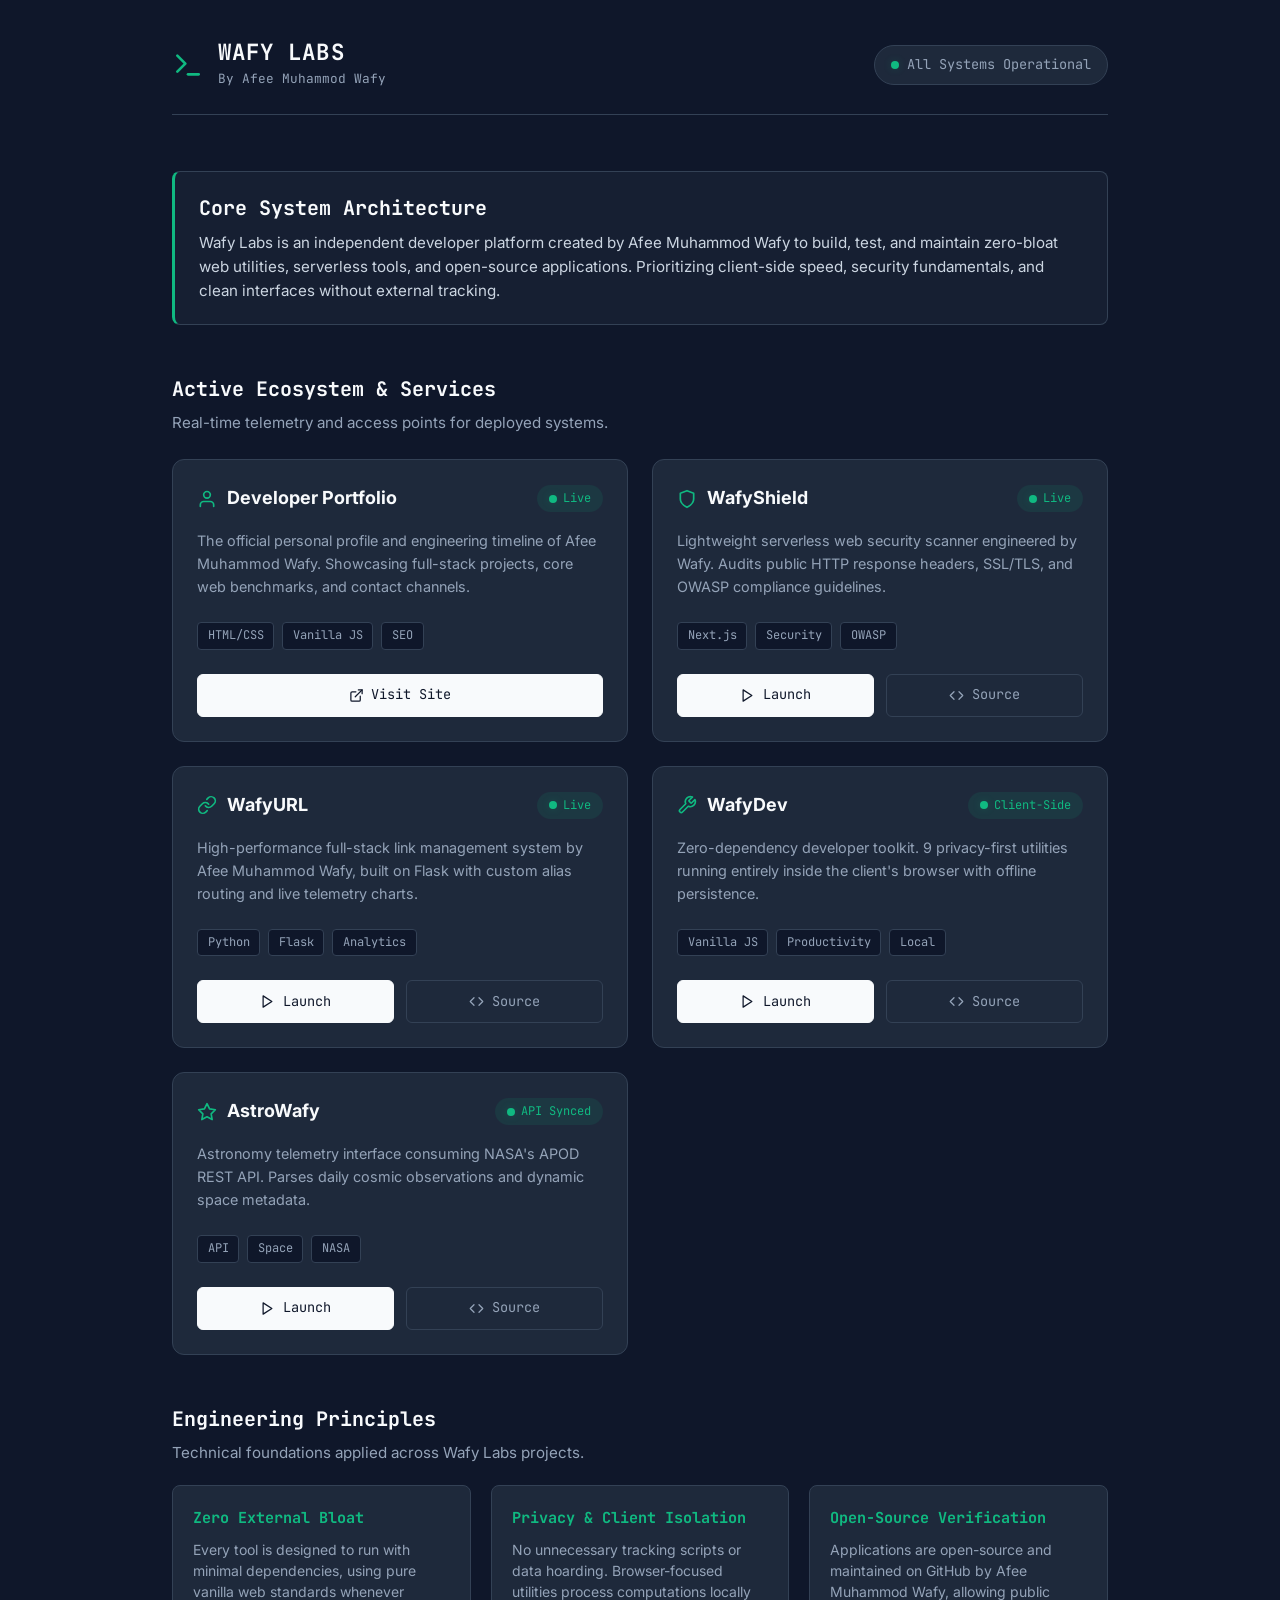
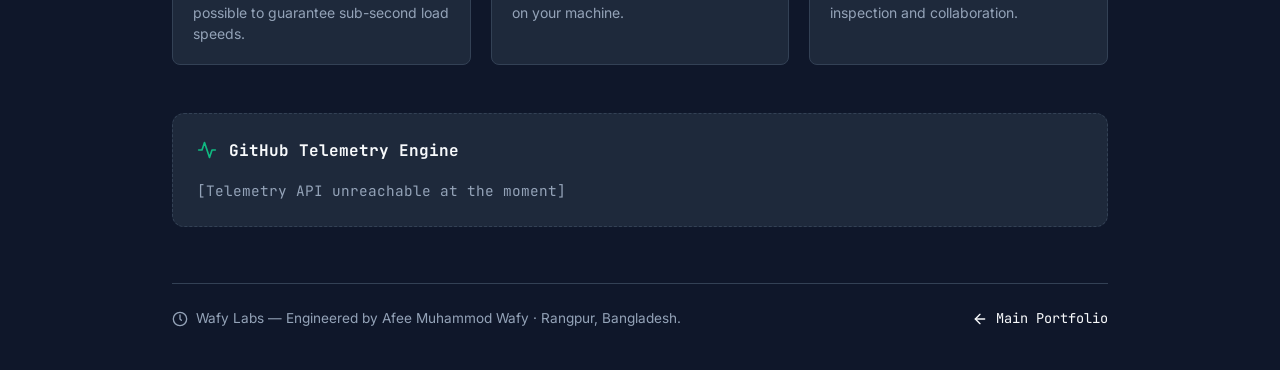
==== index.html @ 1345d780 "Add files via upload" ====
<!DOCTYPE html>
<html lang="en">
<head>
  <meta charset="UTF-8">
  <meta name="viewport" content="width=device-width, initial-scale=1.0">
  
  <!-- Primary Meta Tags -->
  <title>Wafy Labs — Developer Ecosystem & Software Utilities by Afee Muhammod Wafy</title>
  <meta name="title" content="Wafy Labs — Developer Ecosystem & Software Utilities by Afee Muhammod Wafy">
  <meta name="description" content="Central software ecosystem and developer utility lab founded by Afee Muhammod Wafy. Real-time access to security scanners, link managers, and developer suites.">
  <meta name="author" content="Afee Muhammod Wafy">
  <meta name="keywords" content="Wafy Labs, Afee Muhammod Wafy, Developer Tools, Web Security Scanner, URL Shortener, WafyDev, amwafy.xyz, Bangladesh Web Developer">
  
  <!-- Geo-SEO Tags (Rangpur, Bangladesh) -->
  <meta name="geo.region" content="BD-55">
  <meta name="geo.placename" content="Rangpur">
  <meta name="geo.position" content="25.7439;89.2752">
  <meta name="ICBM" content="25.7439, 89.2752">

  <!-- Open Graph / Facebook -->
  <meta property="og:type" content="website">
  <meta property="og:url" content="https://amwafy.xyz/">
  <meta property="og:title" content="Wafy Labs — Developer Ecosystem by Afee Muhammod Wafy">
  <meta property="og:description" content="Explore open-source developer applications and privacy-first web utilities built by Afee Muhammod Wafy.">
  <meta property="og:site_name" content="Wafy Labs">
  
  <!-- Twitter -->
  <meta property="twitter:card" content="summary_large_image">
  <meta property="twitter:url" content="https://amwafy.xyz/">
  <meta property="twitter:title" content="Wafy Labs — Developer Ecosystem by Afee Muhammod Wafy">
  <meta property="twitter:description" content="Central software ecosystem and developer utility lab founded by Afee Muhammod Wafy.">

  <!-- Inline SVG Favicon -->
  <link rel="icon" href="data:image/svg+xml,<svg xmlns='http://www.w3.org/2000/svg' viewBox='0 0 32 32'><rect width='32' height='32' rx='6' fill='%230f172a'/><path d='M8 10l6 6-6 6' fill='none' stroke='%2310b981' stroke-width='2.5' stroke-linecap='round' stroke-linejoin='round'/><line x1='16' y1='22' x2='24' y2='22' stroke='%2310b981' stroke-width='2.5' stroke-linecap='round'/></svg>">
  <link rel="canonical" href="https://amwafy.xyz/">

  <!-- Fonts & CSS -->
  <link rel="preconnect" href="https://fonts.googleapis.com">
  <link rel="preconnect" href="https://fonts.gstatic.com" crossorigin>
  <link href="https://fonts.googleapis.com/css2?family=JetBrains+Mono:wght@400;500;700&family=Inter:wght@400;500;600&display=swap" rel="stylesheet">
  <link rel="stylesheet" href="style.css">

  <!-- Rich Schema.org Graph -->
  <script type="application/ld+json">
  {
    "@context": "https://schema.org",
    "@graph": [
      {
        "@type": "WebSite",
        "@id": "https://amwafy.xyz/#website",
        "url": "https://amwafy.xyz/",
        "name": "Wafy Labs",
        "description": "Central software ecosystem and developer utility lab founded by Afee Muhammod Wafy.",
        "publisher": {
          "@id": "https://afeemuhammodwafy.com/#person"
        }
      },
      {
        "@type": "Person",
        "@id": "https://afeemuhammodwafy.com/#person",
        "name": "Afee Muhammod Wafy",
        "alternateName": ["Wafy", "Muhammod Wafy", "আফী মুহাম্মদ ওয়াফী"],
        "url": "https://afeemuhammodwafy.com/",
        "sameAs": [
          "https://github.com/afeemuhammodwafy1",
          "https://bd.linkedin.com/in/afeemuhammodwafy1",
          "https://twitter.com/muhammodwafy"
        ],
        "jobTitle": "Web Developer & Science Student",
        "address": {
          "@type": "PostalAddress",
          "addressLocality": "Rangpur",
          "addressCountry": "Bangladesh"
        }
      }
    ]
  }
  </script>
</head>
<body>
  <div class="layout">
    <!-- Header -->
    <header class="header">
      <div class="brand">
        <svg class="brand-icon" viewBox="0 0 24 24" fill="none" stroke="currentColor" stroke-width="2" stroke-linecap="round" stroke-linejoin="round"><polyline points="4 17 10 11 4 5"></polyline><line x1="12" y1="19" x2="20" y2="19"></line></svg>
        <div>
          <h1>WAFY LABS</h1>
          <span class="sub-brand">By Afee Muhammod Wafy</span>
        </div>
      </div>
      <div class="global-status">
        <span class="status-dot global"></span>
        <span class="status-text">All Systems Operational</span>
      </div>
    </header>

    <!-- Main Dashboard -->
    <main class="dashboard">
      <!-- Section: System Overview (SEO Content) -->
      <section class="overview-section">
        <div class="section-title">
          <h2>Core System Architecture</h2>
          <p>Wafy Labs is an independent developer platform created by Afee Muhammod Wafy to build, test, and maintain zero-bloat web utilities, serverless tools, and open-source applications. Prioritizing client-side speed, security fundamentals, and clean interfaces without external tracking.</p>
        </div>
      </section>

      <!-- Section: Project Cards -->
      <section class="ecosystem-section">
        <div class="section-title">
          <h2>Active Ecosystem & Services</h2>
          <p>Real-time telemetry and access points for deployed systems.</p>
        </div>

        <div class="grid">
          <!-- Main Portfolio -->
          <article class="card">
            <div class="card-header">
              <div class="card-title-group">
                <svg class="card-icon" viewBox="0 0 24 24" fill="none" stroke="currentColor" stroke-width="2" stroke-linecap="round" stroke-linejoin="round"><path d="M20 21v-2a4 4 0 0 0-4-4H8a4 4 0 0 0-4 4v2"></path><circle cx="12" cy="7" r="4"></circle></svg>
                <h3>Developer Portfolio</h3>
              </div>
              <div class="status-badge"><span class="status-dot"></span>Live</div>
            </div>
            <p class="card-desc">The official personal profile and engineering timeline of Afee Muhammod Wafy. Showcasing full-stack projects, core web benchmarks, and contact channels.</p>
            <div class="tags"><span>HTML/CSS</span><span>Vanilla JS</span><span>SEO</span></div>
            <div class="card-actions">
              <a href="https://afeemuhammodwafy.com/" target="_blank" rel="noopener" class="btn-primary">
                <svg class="btn-icon" viewBox="0 0 24 24" fill="none" stroke="currentColor" stroke-width="2" stroke-linecap="round" stroke-linejoin="round"><path d="M18 13v6a2 2 0 0 1-2 2H5a2 2 0 0 1-2-2V8a2 2 0 0 1 2-2h6"></path><polyline points="15 3 21 3 21 9"></polyline><line x1="10" y1="14" x2="21" y2="3"></line></svg>
                Visit Site
              </a>
            </div>
          </article>

          <!-- WafyShield -->
          <article class="card">
            <div class="card-header">
              <div class="card-title-group">
                <svg class="card-icon" viewBox="0 0 24 24" fill="none" stroke="currentColor" stroke-width="2" stroke-linecap="round" stroke-linejoin="round"><path d="M12 22s8-4 8-10V5l-8-3-8 3v7c0 6 8 10 8 10z"></path></svg>
                <h3>WafyShield</h3>
              </div>
              <div class="status-badge"><span class="status-dot"></span>Live</div>
            </div>
            <p class="card-desc">Lightweight serverless web security scanner engineered by Wafy. Audits public HTTP response headers, SSL/TLS, and OWASP compliance guidelines.</p>
            <div class="tags"><span>Next.js</span><span>Security</span><span>OWASP</span></div>
            <div class="card-actions">
              <a href="https://shield.amwafy.xyz/" target="_blank" rel="noopener" class="btn-primary">
                <svg class="btn-icon" viewBox="0 0 24 24" fill="none" stroke="currentColor" stroke-width="2" stroke-linecap="round" stroke-linejoin="round"><polygon points="5 3 19 12 5 21 5 3"></polygon></svg>
                Launch
              </a>
              <a href="https://github.com/afeemuhammodwafy1/wafyshield" target="_blank" rel="noopener" class="btn-secondary">
                <svg class="btn-icon" viewBox="0 0 24 24" fill="none" stroke="currentColor" stroke-width="2" stroke-linecap="round" stroke-linejoin="round"><polyline points="16 18 22 12 16 6"></polyline><polyline points="8 6 2 12 8 18"></polyline></svg>
                Source
              </a>
            </div>
          </article>

          <!-- WafyURL -->
          <article class="card">
            <div class="card-header">
              <div class="card-title-group">
                <svg class="card-icon" viewBox="0 0 24 24" fill="none" stroke="currentColor" stroke-width="2" stroke-linecap="round" stroke-linejoin="round"><path d="M10 13a5 5 0 0 0 7.54.54l3-3a5 5 0 0 0-7.07-7.07l-1.72 1.71"></path><path d="M14 11a5 5 0 0 0-7.54-.54l-3 3a5 5 0 0 0 7.07 7.07l1.71-1.71"></path></svg>
                <h3>WafyURL</h3>
              </div>
              <div class="status-badge"><span class="status-dot"></span>Live</div>
            </div>
            <p class="card-desc">High-performance full-stack link management system by Afee Muhammod Wafy, built on Flask with custom alias routing and live telemetry charts.</p>
            <div class="tags"><span>Python</span><span>Flask</span><span>Analytics</span></div>
            <div class="card-actions">
              <a href="https://url.amwafy.xyz/" target="_blank" rel="noopener" class="btn-primary">
                <svg class="btn-icon" viewBox="0 0 24 24" fill="none" stroke="currentColor" stroke-width="2" stroke-linecap="round" stroke-linejoin="round"><polygon points="5 3 19 12 5 21 5 3"></polygon></svg>
                Launch
              </a>
              <a href="https://github.com/afeemuhammodwafy1/wafyurl" target="_blank" rel="noopener" class="btn-secondary">
                <svg class="btn-icon" viewBox="0 0 24 24" fill="none" stroke="currentColor" stroke-width="2" stroke-linecap="round" stroke-linejoin="round"><polyline points="16 18 22 12 16 6"></polyline><polyline points="8 6 2 12 8 18"></polyline></svg>
                Source
              </a>
            </div>
          </article>

          <!-- WafyDev -->
          <article class="card">
            <div class="card-header">
              <div class="card-title-group">
                <svg class="card-icon" viewBox="0 0 24 24" fill="none" stroke="currentColor" stroke-width="2" stroke-linecap="round" stroke-linejoin="round"><path d="M14.7 6.3a1 1 0 0 0 0 1.4l1.6 1.6a1 1 0 0 0 1.4 0l3.77-3.77a6 6 0 0 1-7.94 7.94l-6.91 6.91a2.12 2.12 0 0 1-3-3l6.91-6.91a6 6 0 0 1 7.94-7.94l-3.76 3.76z"></path></svg>
                <h3>WafyDev</h3>
              </div>
              <div class="status-badge"><span class="status-dot"></span>Client-Side</div>
            </div>
            <p class="card-desc">Zero-dependency developer toolkit. 9 privacy-first utilities running entirely inside the client's browser with offline persistence.</p>
            <div class="tags"><span>Vanilla JS</span><span>Productivity</span><span>Local</span></div>
            <div class="card-actions">
              <a href="https://afeemuhammodwafy1.github.io/wafydev/" target="_blank" rel="noopener" class="btn-primary">
                <svg class="btn-icon" viewBox="0 0 24 24" fill="none" stroke="currentColor" stroke-width="2" stroke-linecap="round" stroke-linejoin="round"><polygon points="5 3 19 12 5 21 5 3"></polygon></svg>
                Launch
              </a>
              <a href="https://github.com/afeemuhammodwafy1/wafydev" target="_blank" rel="noopener" class="btn-secondary">
                <svg class="btn-icon" viewBox="0 0 24 24" fill="none" stroke="currentColor" stroke-width="2" stroke-linecap="round" stroke-linejoin="round"><polyline points="16 18 22 12 16 6"></polyline><polyline points="8 6 2 12 8 18"></polyline></svg>
                Source
              </a>
            </div>
          </article>

          <!-- AstroWafy -->
          <article class="card">
            <div class="card-header">
              <div class="card-title-group">
                <svg class="card-icon" viewBox="0 0 24 24" fill="none" stroke="currentColor" stroke-width="2" stroke-linecap="round" stroke-linejoin="round"><polygon points="12 2 15.09 8.26 22 9.27 17 14.14 18.18 21.02 12 17.77 5.82 21.02 7 14.14 2 9.27 8.91 8.26 12 2"></polygon></svg>
                <h3>AstroWafy</h3>
              </div>
              <div class="status-badge"><span class="status-dot"></span>API Synced</div>
            </div>
            <p class="card-desc">Astronomy telemetry interface consuming NASA's APOD REST API. Parses daily cosmic observations and dynamic space metadata.</p>
            <div class="tags"><span>API</span><span>Space</span><span>NASA</span></div>
            <div class="card-actions">
              <a href="https://astro.amwafy.xyz/" target="_blank" rel="noopener" class="btn-primary">
                <svg class="btn-icon" viewBox="0 0 24 24" fill="none" stroke="currentColor" stroke-width="2" stroke-linecap="round" stroke-linejoin="round"><polygon points="5 3 19 12 5 21 5 3"></polygon></svg>
                Launch
              </a>
              <a href="https://github.com/afeemuhammodwafy1/astrowafy" target="_blank" rel="noopener" class="btn-secondary">
                <svg class="btn-icon" viewBox="0 0 24 24" fill="none" stroke="currentColor" stroke-width="2" stroke-linecap="round" stroke-linejoin="round"><polyline points="16 18 22 12 16 6"></polyline><polyline points="8 6 2 12 8 18"></polyline></svg>
                Source
              </a>
            </div>
          </article>
        </div>
      </section>

      <!-- Section: Engineering Specs (Deep SEO Content) -->
      <section class="specs-section">
        <div class="section-title">
          <h2>Engineering Principles</h2>
          <p>Technical foundations applied across Wafy Labs projects.</p>
        </div>
        <div class="specs-grid">
          <div class="spec-box">
            <h4>Zero External Bloat</h4>
            <p>Every tool is designed to run with minimal dependencies, using pure vanilla web standards whenever possible to guarantee sub-second load speeds.</p>
          </div>
          <div class="spec-box">
            <h4>Privacy & Client Isolation</h4>
            <p>No unnecessary tracking scripts or data hoarding. Browser-focused utilities process computations locally on your machine.</p>
          </div>
          <div class="spec-box">
            <h4>Open-Source Verification</h4>
            <p>Applications are open-source and maintained on GitHub by Afee Muhammod Wafy, allowing public inspection and collaboration.</p>
          </div>
        </div>
      </section>

      <!-- Telemetry Section -->
      <div class="telemetry">
        <div class="telemetry-header">
          <svg viewBox="0 0 24 24" fill="none" stroke="currentColor" stroke-width="2" stroke-linecap="round" stroke-linejoin="round"><polyline points="22 12 18 12 15 21 9 3 6 12 2 12"></polyline></svg>
          <h3>GitHub Telemetry Engine</h3>
        </div>
        <div class="metrics" id="gh-metrics">
          <span>Fetching telemetry data for @afeemuhammodwafy1...</span>
        </div>
      </div>
    </main>

    <!-- Footer -->
    <footer class="footer">
      <div class="footer-left">
        <svg class="footer-icon" viewBox="0 0 24 24" fill="none" stroke="currentColor" stroke-width="2" stroke-linecap="round" stroke-linejoin="round"><circle cx="12" cy="12" r="10"></circle><polyline points="12 6 12 12 14 14"></polyline></svg>
        <span>Wafy Labs — Engineered by Afee Muhammod Wafy · Rangpur, Bangladesh.</span>
      </div>
      <a href="https://afeemuhammodwafy.com/" target="_blank" rel="noopener" class="footer-link">
        <svg class="footer-icon" viewBox="0 0 24 24" fill="none" stroke="currentColor" stroke-width="2" stroke-linecap="round" stroke-linejoin="round"><line x1="19" y1="12" x2="5" y2="12"></line><polyline points="12 19 5 12 12 5"></polyline></svg>
        Main Portfolio
      </a>
    </footer>
  </div>

  <script src="app.js"></script>
</body>
</html>
---- style.css ----
:root {
  --bg: #0f172a;
  --surface: #1e293b;
  --surface-hover: #334155;
  --text: #f8fafc;
  --text-muted: #94a3b8;
  --accent: #10b981;
  --accent-glow: rgba(16, 185, 129, 0.2);
  --border: #334155;
  
  --font-sans: 'Inter', sans-serif;
  --font-mono: 'JetBrains Mono', monospace;
}

* { margin: 0; padding: 0; box-sizing: border-box; }

body {
  background-color: var(--bg);
  color: var(--text);
  font-family: var(--font-sans);
  line-height: 1.6;
  min-height: 100vh;
  display: flex;
  justify-content: center;
}

.layout {
  width: 100%;
  max-width: 1000px;
  padding: 2.5rem 2rem;
  display: flex;
  flex-direction: column;
  gap: 3.5rem;
}

/* Header */
.header {
  display: flex;
  justify-content: space-between;
  align-items: center;
  padding-bottom: 1.5rem;
  border-bottom: 1px solid var(--border);
  flex-wrap: wrap;
  gap: 1rem;
}

.brand {
  display: flex;
  align-items: center;
  gap: 0.85rem;
}

.brand-icon {
  width: 32px;
  height: 32px;
  color: var(--accent);
}

.brand h1 {
  font-family: var(--font-mono);
  font-size: 1.4rem;
  font-weight: 700;
  letter-spacing: 0.05em;
  line-height: 1.1;
}

.sub-brand {
  font-size: 0.8rem;
  color: var(--text-muted);
  font-family: var(--font-mono);
}

/* Status Indicators */
.global-status {
  display: flex;
  align-items: center;
  gap: 0.5rem;
  font-family: var(--font-mono);
  font-size: 0.85rem;
  color: var(--text-muted);
  background: var(--surface);
  padding: 0.5rem 1rem;
  border-radius: 99px;
  border: 1px solid var(--border);
}

.status-dot {
  width: 8px;
  height: 8px;
  background-color: var(--accent);
  border-radius: 50%;
  display: inline-block;
  box-shadow: 0 0 8px var(--accent-glow);
}

.status-dot.global {
  animation: pulse 2s infinite;
}

@keyframes pulse {
  0% { box-shadow: 0 0 0 0 rgba(16, 185, 129, 0.4); }
  70% { box-shadow: 0 0 0 6px rgba(16, 185, 129, 0); }
  100% { box-shadow: 0 0 0 0 rgba(16, 185, 129, 0); }
}

/* Dashboard Sections */
.dashboard {
  display: flex;
  flex-direction: column;
  gap: 3rem;
}

.section-title h2 {
  font-size: 1.25rem;
  font-family: var(--font-mono);
  margin-bottom: 0.4rem;
}

.section-title p { 
  color: var(--text-muted); 
  font-size: 0.95rem; 
  line-height: 1.6;
}

.overview-section {
  background: rgba(30, 41, 59, 0.5);
  border: 1px solid var(--border);
  border-left: 3px solid var(--accent);
  padding: 1.25rem 1.5rem;
  border-radius: 8px;
}

.overview-section .section-title p {
  color: #cbd5e1;
}

.grid {
  display: grid;
  grid-template-columns: repeat(auto-fit, minmax(300px, 1fr));
  gap: 1.5rem;
  margin-top: 1.5rem;
}

/* Cards */
.card {
  background: var(--surface);
  border: 1px solid var(--border);
  border-radius: 12px;
  padding: 1.5rem;
  display: flex;
  flex-direction: column;
  transition: transform 0.2s ease, border-color 0.2s ease;
}

.card:hover {
  transform: translateY(-3px);
  border-color: var(--accent);
}

.card-header {
  display: flex;
  justify-content: space-between;
  align-items: center;
  margin-bottom: 1rem;
}

.card-title-group {
  display: flex;
  align-items: center;
  gap: 0.6rem;
}

.card-icon {
  width: 20px;
  height: 20px;
  color: var(--accent);
}

.card-header h3 { font-size: 1.125rem; }

.status-badge {
  display: flex;
  align-items: center;
  gap: 0.4rem;
  font-size: 0.75rem;
  font-family: var(--font-mono);
  background: rgba(16, 185, 129, 0.1);
  color: var(--accent);
  padding: 0.25rem 0.75rem;
  border-radius: 99px;
}

.card-desc {
  color: var(--text-muted);
  font-size: 0.9rem;
  flex-grow: 1;
  margin-bottom: 1.5rem;
}

.tags {
  display: flex;
  gap: 0.5rem;
  margin-bottom: 1.5rem;
  flex-wrap: wrap;
}

.tags span {
  font-size: 0.75rem;
  font-family: var(--font-mono);
  background: var(--bg);
  padding: 0.2rem 0.6rem;
  border-radius: 4px;
  color: var(--text-muted);
  border: 1px solid var(--border);
}

/* Card Buttons */
.card-actions {
  display: flex;
  gap: 0.75rem;
  margin-top: auto; 
}

.btn-primary, .btn-secondary {
  flex: 1; 
  display: inline-flex;
  align-items: center;
  justify-content: center;
  gap: 0.45rem;
  padding: 0.6rem;
  text-decoration: none;
  font-family: var(--font-mono);
  font-size: 0.85rem;
  border-radius: 6px;
  transition: all 0.2s ease;
}

.btn-icon {
  width: 15px;
  height: 15px;
}

.btn-primary {
  background: var(--text);
  color: var(--bg);
  border: 1px solid var(--text);
}

.btn-primary:hover {
  background: transparent;
  color: var(--text);
}

.btn-secondary {
  background: transparent;
  color: var(--text-muted);
  border: 1px solid var(--border);
}

.btn-secondary:hover {
  border-color: var(--accent);
  color: var(--accent);
}

/* Specs Section */
.specs-grid {
  display: grid;
  grid-template-columns: repeat(auto-fit, minmax(240px, 1fr));
  gap: 1.25rem;
  margin-top: 1.25rem;
}

.spec-box {
  background: var(--surface);
  border: 1px solid var(--border);
  border-radius: 8px;
  padding: 1.25rem;
}

.spec-box h4 {
  font-family: var(--font-mono);
  font-size: 0.95rem;
  color: var(--accent);
  margin-bottom: 0.5rem;
}

.spec-box p {
  font-size: 0.875rem;
  color: var(--text-muted);
  line-height: 1.5;
}

/* Telemetry Section */
.telemetry {
  padding: 1.5rem;
  background: var(--surface);
  border: 1px dashed var(--border);
  border-radius: 12px;
}

.telemetry-header {
  display: flex;
  align-items: center;
  gap: 0.75rem;
  color: var(--accent);
  margin-bottom: 1rem;
}

.telemetry-header svg { width: 20px; height: 20px; }
.telemetry-header h3 { font-family: var(--font-mono); font-size: 1rem; color: var(--text); }

.metrics {
  font-family: var(--font-mono);
  font-size: 0.9rem;
  color: var(--text-muted);
  display: flex;
  gap: 2rem;
  flex-wrap: wrap;
}

.metric-item strong { color: var(--text); }

/* Footer */
.footer {
  margin-top: auto;
  padding-top: 1.5rem;
  border-top: 1px solid var(--border);
  display: flex;
  justify-content: space-between;
  align-items: center;
  font-size: 0.85rem;
  color: var(--text-muted);
  flex-wrap: wrap;
  gap: 1rem;
}

.footer-left, .footer-link {
  display: flex;
  align-items: center;
  gap: 0.5rem;
}

.footer-icon {
  width: 16px;
  height: 16px;
}

.footer a {
  color: var(--text);
  text-decoration: none;
  font-family: var(--font-mono);
  transition: color 0.2s;
}

.footer a:hover { color: var(--accent); }

@media (max-width: 600px) {
  .layout { padding: 1.5rem; }
  .footer { flex-direction: column; align-items: flex-start; }
}
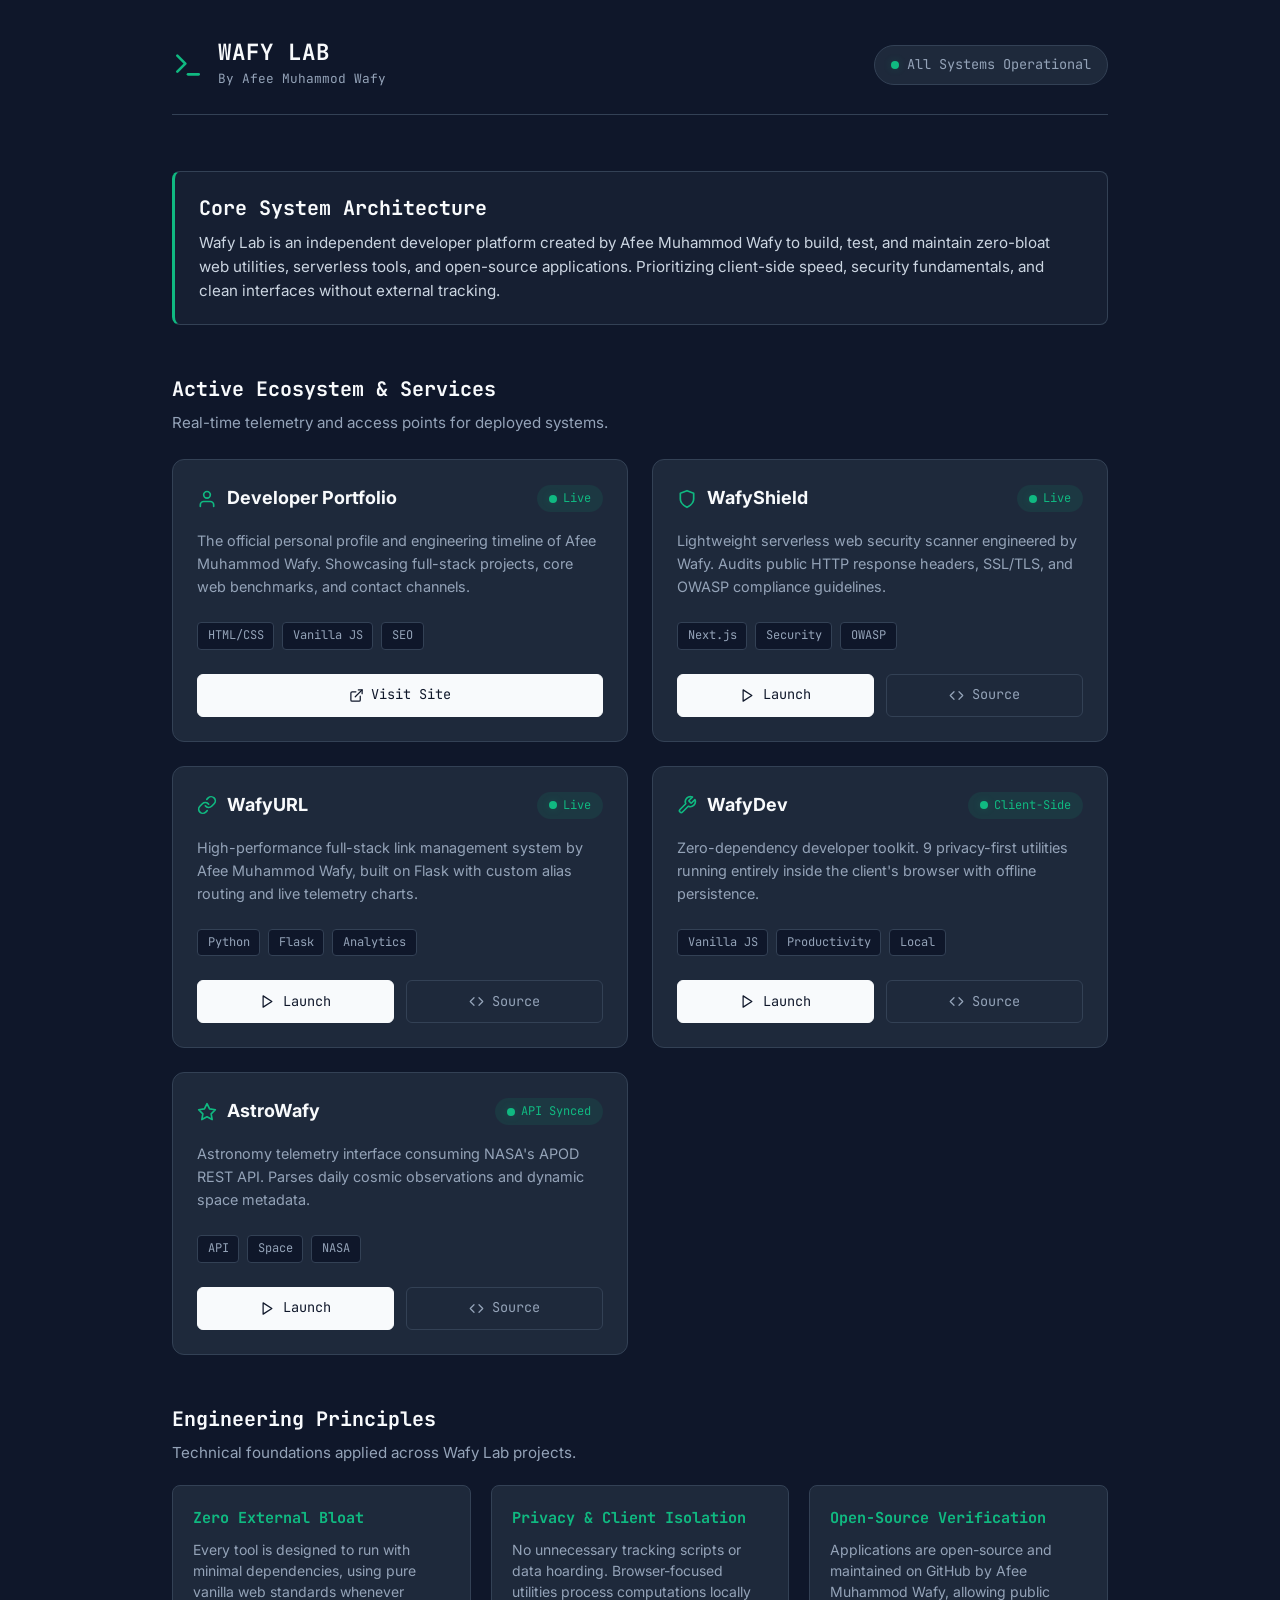
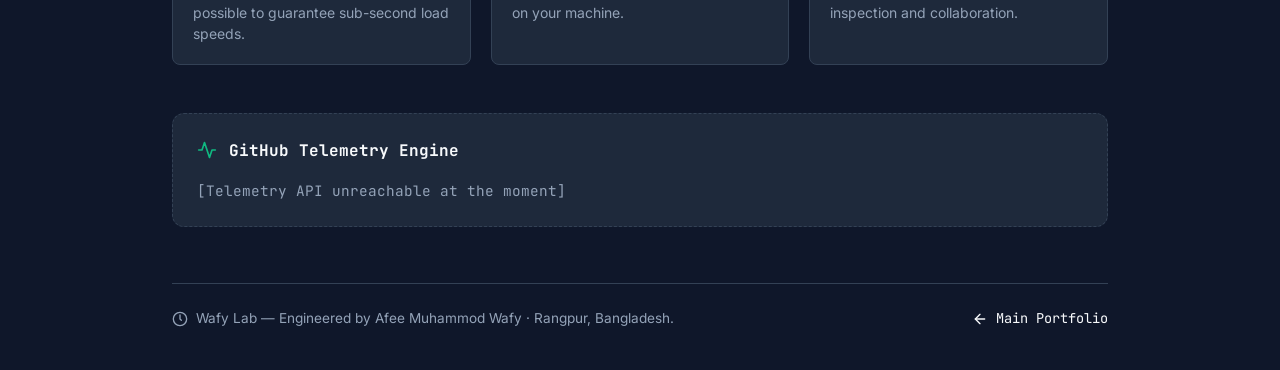
==== commit 85556e50: "Add files via upload" ====
--- a/index.html
+++ b/index.html
@@ -5,11 +5,11 @@
   <meta name="viewport" content="width=device-width, initial-scale=1.0">
   
   <!-- Primary Meta Tags -->
-  <title>Wafy Labs — Developer Ecosystem & Software Utilities by Afee Muhammod Wafy</title>
-  <meta name="title" content="Wafy Labs — Developer Ecosystem & Software Utilities by Afee Muhammod Wafy">
+  <title>Wafy Lab — Developer Ecosystem & Software Utilities by Afee Muhammod Wafy</title>
+  <meta name="title" content="Wafy Lab — Developer Ecosystem & Software Utilities by Afee Muhammod Wafy">
   <meta name="description" content="Central software ecosystem and developer utility lab founded by Afee Muhammod Wafy. Real-time access to security scanners, link managers, and developer suites.">
   <meta name="author" content="Afee Muhammod Wafy">
-  <meta name="keywords" content="Wafy Labs, Afee Muhammod Wafy, Developer Tools, Web Security Scanner, URL Shortener, WafyDev, amwafy.xyz, Bangladesh Web Developer">
+  <meta name="keywords" content="Wafy Lab, Afee Muhammod Wafy, Developer Tools, Web Security Scanner, URL Shortener, WafyDev, amwafy.xyz, Bangladesh Web Developer">
   
   <!-- Geo-SEO Tags (Rangpur, Bangladesh) -->
   <meta name="geo.region" content="BD-55">
@@ -20,14 +20,14 @@
   <!-- Open Graph / Facebook -->
   <meta property="og:type" content="website">
   <meta property="og:url" content="https://amwafy.xyz/">
-  <meta property="og:title" content="Wafy Labs — Developer Ecosystem by Afee Muhammod Wafy">
+  <meta property="og:title" content="Wafy Lab — Developer Ecosystem by Afee Muhammod Wafy">
   <meta property="og:description" content="Explore open-source developer applications and privacy-first web utilities built by Afee Muhammod Wafy.">
-  <meta property="og:site_name" content="Wafy Labs">
+  <meta property="og:site_name" content="Wafy Lab">
   
   <!-- Twitter -->
   <meta property="twitter:card" content="summary_large_image">
   <meta property="twitter:url" content="https://amwafy.xyz/">
-  <meta property="twitter:title" content="Wafy Labs — Developer Ecosystem by Afee Muhammod Wafy">
+  <meta property="twitter:title" content="Wafy Lab — Developer Ecosystem by Afee Muhammod Wafy">
   <meta property="twitter:description" content="Central software ecosystem and developer utility lab founded by Afee Muhammod Wafy.">
 
   <!-- Inline SVG Favicon -->
@@ -49,7 +49,7 @@
         "@type": "WebSite",
         "@id": "https://amwafy.xyz/#website",
         "url": "https://amwafy.xyz/",
-        "name": "Wafy Labs",
+        "name": "Wafy Lab",
         "description": "Central software ecosystem and developer utility lab founded by Afee Muhammod Wafy.",
         "publisher": {
           "@id": "https://afeemuhammodwafy.com/#person"
@@ -84,7 +84,7 @@
       <div class="brand">
         <svg class="brand-icon" viewBox="0 0 24 24" fill="none" stroke="currentColor" stroke-width="2" stroke-linecap="round" stroke-linejoin="round"><polyline points="4 17 10 11 4 5"></polyline><line x1="12" y1="19" x2="20" y2="19"></line></svg>
         <div>
-          <h1>WAFY LABS</h1>
+          <h1>WAFY LAB</h1>
           <span class="sub-brand">By Afee Muhammod Wafy</span>
         </div>
       </div>
@@ -100,7 +100,7 @@
       <section class="overview-section">
         <div class="section-title">
           <h2>Core System Architecture</h2>
-          <p>Wafy Labs is an independent developer platform created by Afee Muhammod Wafy to build, test, and maintain zero-bloat web utilities, serverless tools, and open-source applications. Prioritizing client-side speed, security fundamentals, and clean interfaces without external tracking.</p>
+          <p>Wafy Lab is an independent developer platform created by Afee Muhammod Wafy to build, test, and maintain zero-bloat web utilities, serverless tools, and open-source applications. Prioritizing client-side speed, security fundamentals, and clean interfaces without external tracking.</p>
         </div>
       </section>
 
@@ -229,7 +229,7 @@
       <section class="specs-section">
         <div class="section-title">
           <h2>Engineering Principles</h2>
-          <p>Technical foundations applied across Wafy Labs projects.</p>
+          <p>Technical foundations applied across Wafy Lab projects.</p>
         </div>
         <div class="specs-grid">
           <div class="spec-box">
@@ -263,7 +263,7 @@
     <footer class="footer">
       <div class="footer-left">
         <svg class="footer-icon" viewBox="0 0 24 24" fill="none" stroke="currentColor" stroke-width="2" stroke-linecap="round" stroke-linejoin="round"><circle cx="12" cy="12" r="10"></circle><polyline points="12 6 12 12 14 14"></polyline></svg>
-        <span>Wafy Labs — Engineered by Afee Muhammod Wafy · Rangpur, Bangladesh.</span>
+        <span>Wafy Lab — Engineered by Afee Muhammod Wafy · Rangpur, Bangladesh.</span>
       </div>
       <a href="https://afeemuhammodwafy.com/" target="_blank" rel="noopener" class="footer-link">
         <svg class="footer-icon" viewBox="0 0 24 24" fill="none" stroke="currentColor" stroke-width="2" stroke-linecap="round" stroke-linejoin="round"><line x1="19" y1="12" x2="5" y2="12"></line><polyline points="12 19 5 12 12 5"></polyline></svg>
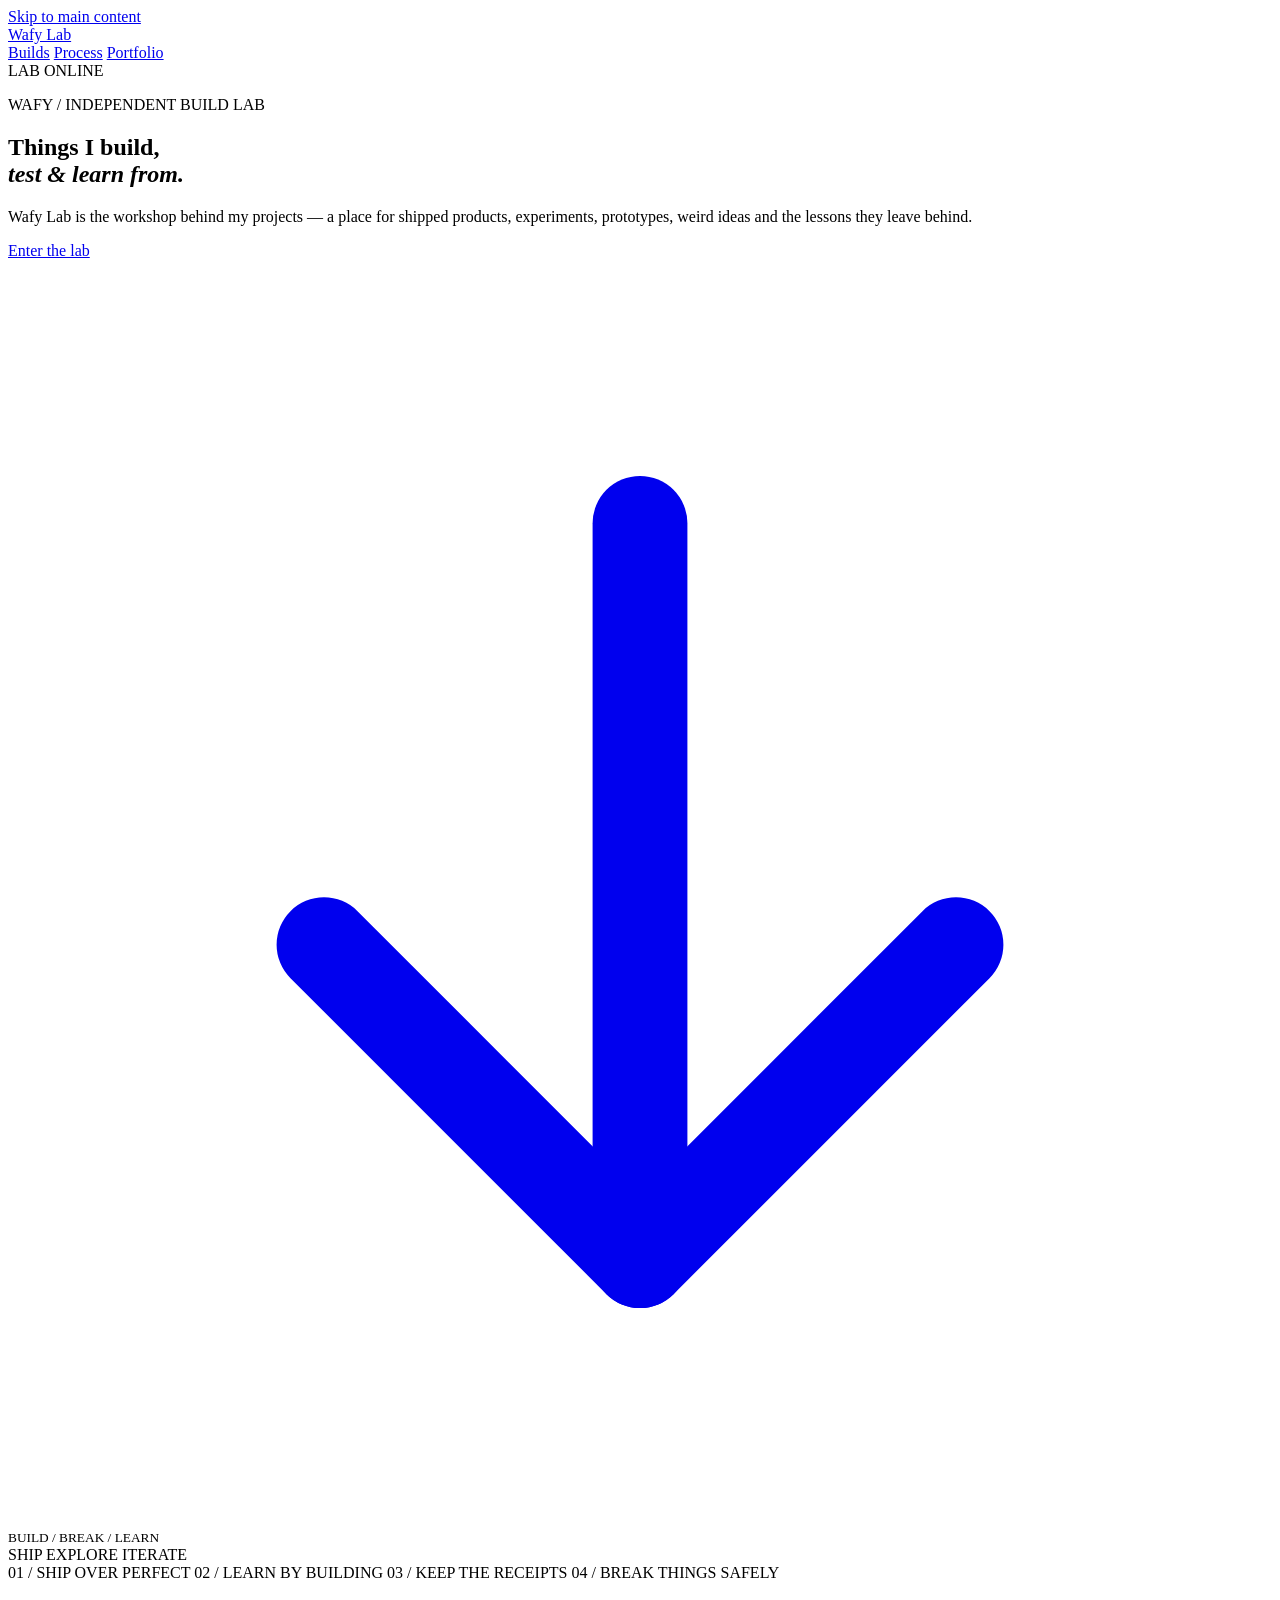
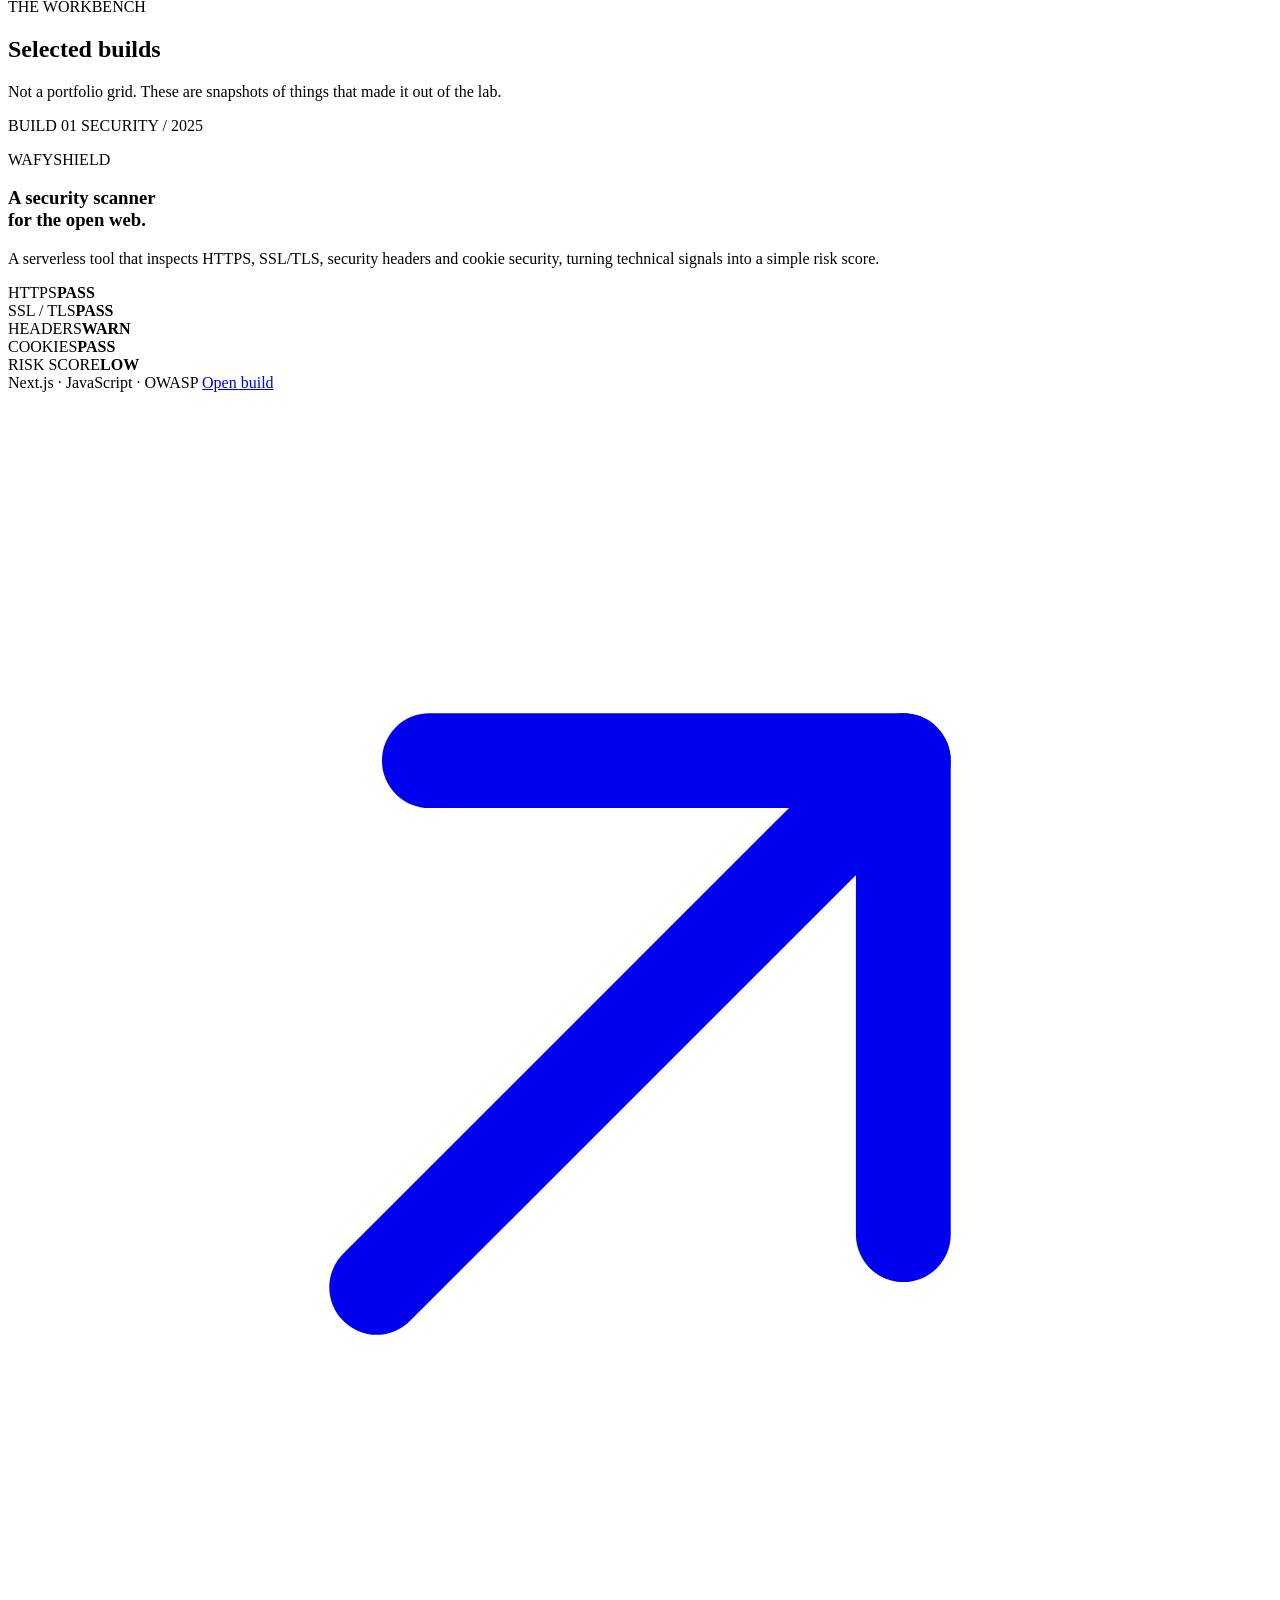
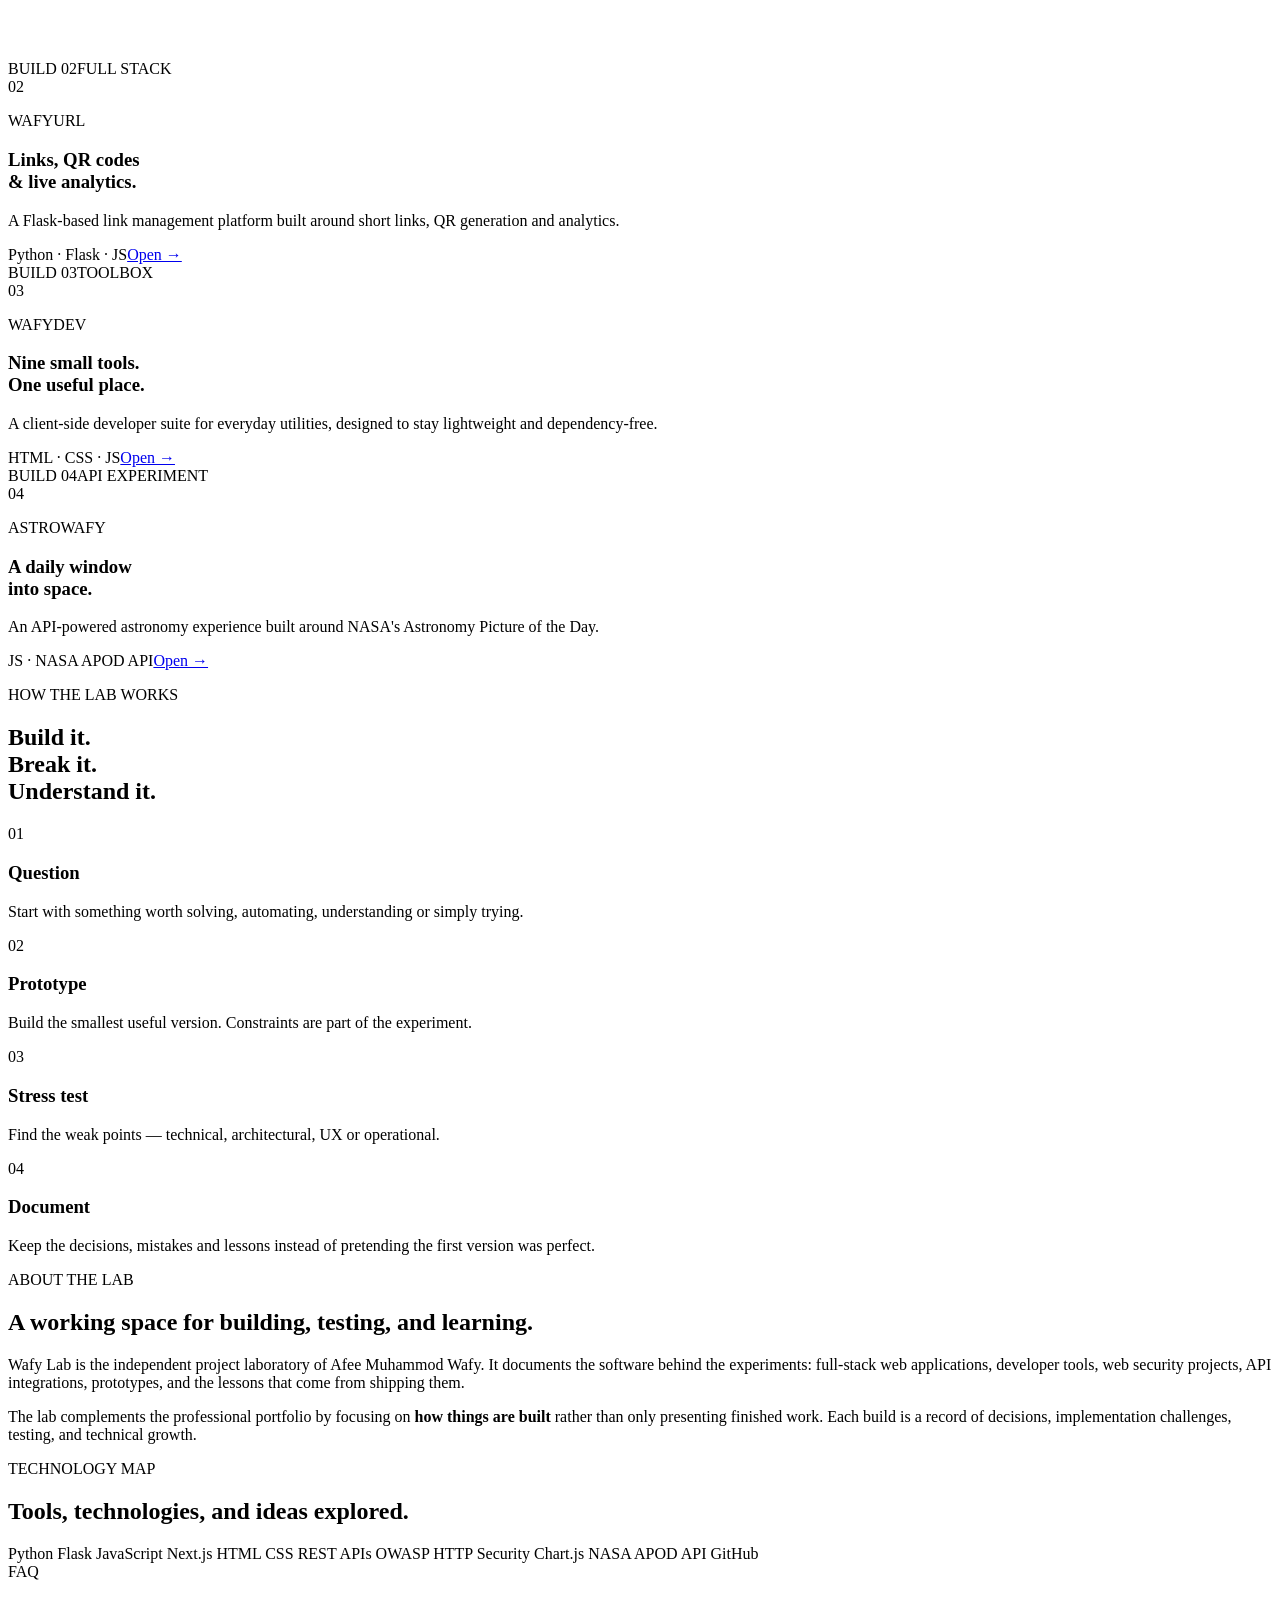
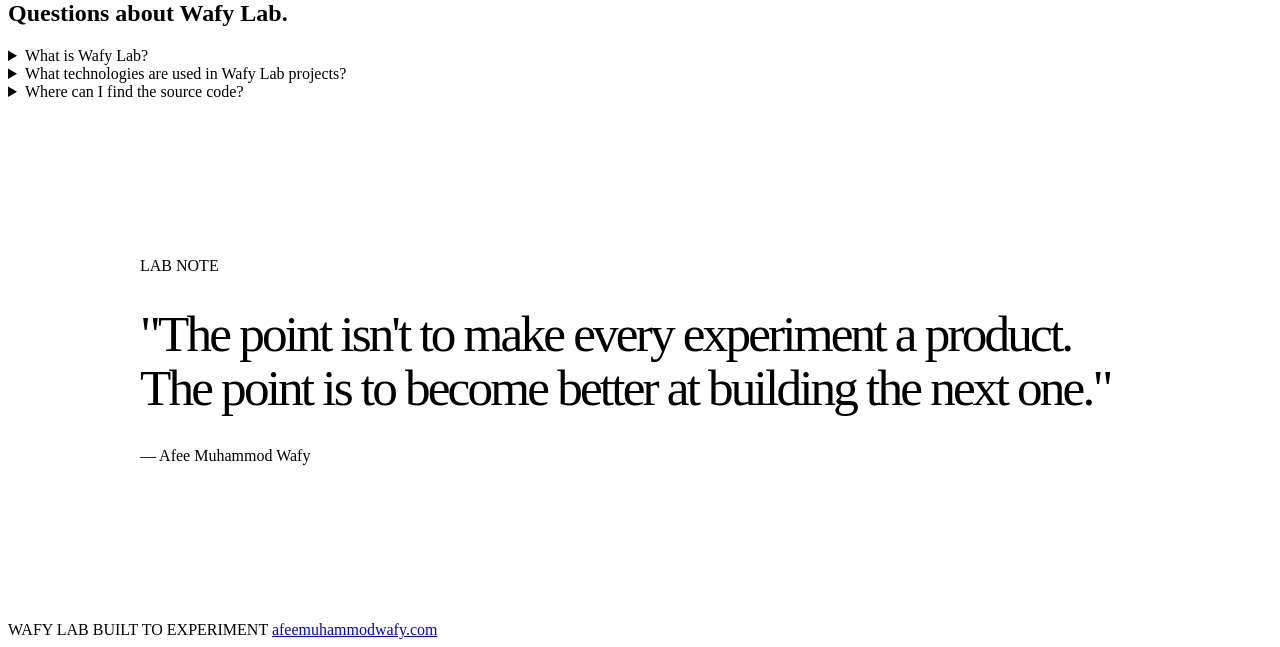
==== commit f6d5b207: "Add files via upload" ====
--- a/index.html
+++ b/index.html
@@ -1,46 +1,34 @@
-<!DOCTYPE html>
+<!doctype html>
 <html lang="en">
 <head>
   <meta charset="UTF-8">
   <meta name="viewport" content="width=device-width, initial-scale=1.0">
-  
-  <!-- Primary Meta Tags -->
-  <title>Wafy Lab — Developer Ecosystem & Software Utilities by Afee Muhammod Wafy</title>
-  <meta name="title" content="Wafy Lab — Developer Ecosystem & Software Utilities by Afee Muhammod Wafy">
-  <meta name="description" content="Central software ecosystem and developer utility lab founded by Afee Muhammod Wafy. Real-time access to security scanners, link managers, and developer suites.">
+  <title>Wafy Lab — Software Projects, Experiments & Technical Builds</title>
+  <meta name="description" content="Wafy Lab is Afee Muhammod Wafy's independent space for software projects, full-stack web apps, developer tools, security experiments, API builds, and technical lessons.">
   <meta name="author" content="Afee Muhammod Wafy">
-  <meta name="keywords" content="Wafy Lab, Afee Muhammod Wafy, Developer Tools, Web Security Scanner, URL Shortener, WafyDev, amwafy.xyz, Bangladesh Web Developer">
-  
-  <!-- Geo-SEO Tags (Rangpur, Bangladesh) -->
-  <meta name="geo.region" content="BD-55">
-  <meta name="geo.placename" content="Rangpur">
-  <meta name="geo.position" content="25.7439;89.2752">
-  <meta name="ICBM" content="25.7439, 89.2752">
-
-  <!-- Open Graph / Facebook -->
+  <meta name="robots" content="index, follow, max-image-preview:large, max-snippet:-1, max-video-preview:-1">
+  <link rel="canonical" href="https://amwafy.xyz/">
+
   <meta property="og:type" content="website">
+  <meta property="og:site_name" content="Wafy Lab">
+  <meta property="og:title" content="Wafy Lab — Software Projects, Experiments & Technical Builds">
+  <meta property="og:description" content="Explore software projects, full-stack web apps, developer tools, web security experiments, API-powered builds, and technical lessons by Afee Muhammod Wafy.">
   <meta property="og:url" content="https://amwafy.xyz/">
-  <meta property="og:title" content="Wafy Lab — Developer Ecosystem by Afee Muhammod Wafy">
-  <meta property="og:description" content="Explore open-source developer applications and privacy-first web utilities built by Afee Muhammod Wafy.">
-  <meta property="og:site_name" content="Wafy Lab">
-  
-  <!-- Twitter -->
-  <meta property="twitter:card" content="summary_large_image">
-  <meta property="twitter:url" content="https://amwafy.xyz/">
-  <meta property="twitter:title" content="Wafy Lab — Developer Ecosystem by Afee Muhammod Wafy">
-  <meta property="twitter:description" content="Central software ecosystem and developer utility lab founded by Afee Muhammod Wafy.">
-
-  <!-- Inline SVG Favicon -->
-  <link rel="icon" href="data:image/svg+xml,<svg xmlns='http://www.w3.org/2000/svg' viewBox='0 0 32 32'><rect width='32' height='32' rx='6' fill='%230f172a'/><path d='M8 10l6 6-6 6' fill='none' stroke='%2310b981' stroke-width='2.5' stroke-linecap='round' stroke-linejoin='round'/><line x1='16' y1='22' x2='24' y2='22' stroke='%2310b981' stroke-width='2.5' stroke-linecap='round'/></svg>">
-  <link rel="canonical" href="https://amwafy.xyz/">
-
-  <!-- Fonts & CSS -->
+  <meta property="og:image" content="https://afeemuhammodwafy.com/image-og.png">
+  <meta property="og:image:alt" content="Wafy Lab — software projects and technical experiments by Afee Muhammod Wafy">
+
+  <meta name="twitter:card" content="summary_large_image">
+  <meta name="twitter:title" content="Wafy Lab — Software Projects, Experiments & Technical Builds">
+  <meta name="twitter:description" content="Software projects, developer tools, security experiments, API builds, prototypes, and lessons from Afee Muhammod Wafy.">
+  <meta name="twitter:image" content="https://afeemuhammodwafy.com/image-og.png">
+  <meta name="twitter:creator" content="@muhammodwafy">
+
   <link rel="preconnect" href="https://fonts.googleapis.com">
   <link rel="preconnect" href="https://fonts.gstatic.com" crossorigin>
-  <link href="https://fonts.googleapis.com/css2?family=JetBrains+Mono:wght@400;500;700&family=Inter:wght@400;500;600&display=swap" rel="stylesheet">
+  <link href="https://fonts.googleapis.com/css2?family=DM+Mono:wght@400;500&family=Manrope:wght@400;500;600;700;800&display=swap" rel="stylesheet">
+
   <link rel="stylesheet" href="style.css">
 
-  <!-- Rich Schema.org Graph -->
   <script type="application/ld+json">
   {
     "@context": "https://schema.org",
@@ -50,228 +38,354 @@
         "@id": "https://amwafy.xyz/#website",
         "url": "https://amwafy.xyz/",
         "name": "Wafy Lab",
-        "description": "Central software ecosystem and developer utility lab founded by Afee Muhammod Wafy.",
+        "description": "An independent software project laboratory documenting builds, experiments, prototypes and technical lessons.",
         "publisher": {
-          "@id": "https://afeemuhammodwafy.com/#person"
+          "@id": "https://amwafy.xyz/#person"
         }
       },
       {
         "@type": "Person",
-        "@id": "https://afeemuhammodwafy.com/#person",
+        "@id": "https://amwafy.xyz/#person",
         "name": "Afee Muhammod Wafy",
-        "alternateName": ["Wafy", "Muhammod Wafy", "আফী মুহাম্মদ ওয়াফী"],
+        "jobTitle": "Web Developer & Science Student",
         "url": "https://afeemuhammodwafy.com/",
+        "image": "https://afeemuhammodwafy.com/profile.png",
+        "nationality": "Bangladesh",
         "sameAs": [
           "https://github.com/afeemuhammodwafy1",
+          "https://dev.to/afeemuhammodwafy",
           "https://bd.linkedin.com/in/afeemuhammodwafy1",
           "https://twitter.com/muhammodwafy"
         ],
-        "jobTitle": "Web Developer & Science Student",
-        "address": {
-          "@type": "PostalAddress",
-          "addressLocality": "Rangpur",
-          "addressCountry": "Bangladesh"
-        }
+        "knowsAbout": [
+          "Front-End Development",
+          "Web Development",
+          "Cybersecurity",
+          "Artificial Intelligence",
+          "Python",
+          "JavaScript",
+          "Flask",
+          "Next.js",
+          "REST APIs",
+          "OWASP"
+        ]
+      },
+      {
+        "@type": "CollectionPage",
+        "@id": "https://amwafy.xyz/#collection",
+        "url": "https://amwafy.xyz/",
+        "name": "Wafy Lab — Software Projects, Experiments & Technical Builds",
+        "description": "A collection of software projects, developer tools, web security experiments, API integrations, prototypes and technical learnings.",
+        "isPartOf": {
+          "@id": "https://amwafy.xyz/#website"
+        },
+        "about": {
+          "@id": "https://amwafy.xyz/#person"
+        }
+      },
+      {
+        "@type": "ItemList",
+        "@id": "https://amwafy.xyz/#projects",
+        "name": "Selected Wafy Lab Builds",
+        "itemListElement": [
+          {
+            "@type": "ListItem",
+            "position": 1,
+            "name": "WafyShield",
+            "url": "https://shield.amwafy.xyz/"
+          },
+          {
+            "@type": "ListItem",
+            "position": 2,
+            "name": "WafyURL",
+            "url": "https://url.amwafy.xyz/"
+          },
+          {
+            "@type": "ListItem",
+            "position": 3,
+            "name": "WafyDev",
+            "url": "https://github.com/afeemuhammodwafy1/wafydev"
+          },
+          {
+            "@type": "ListItem",
+            "position": 4,
+            "name": "AstroWafy",
+            "url": "https://astro.amwafy.xyz/"
+          }
+        ]
       }
     ]
   }
   </script>
+
+  <script type="application/ld+json">
+  {
+    "@context": "https://schema.org",
+    "@type": "FAQPage",
+    "mainEntity": [
+      {
+        "@type": "Question",
+        "name": "What is Wafy Lab?",
+        "acceptedAnswer": {
+          "@type": "Answer",
+          "text": "Wafy Lab is Afee Muhammod Wafy's independent space for software projects, experiments, prototypes, technical notes, and lessons learned while building."
+        }
+      },
+      {
+        "@type": "Question",
+        "name": "What technologies are used in Wafy Lab projects?",
+        "acceptedAnswer": {
+          "@type": "Answer",
+          "text": "Projects explore Python, Flask, JavaScript, Next.js, HTML, CSS, REST APIs, OWASP-oriented web security, Chart.js, and the NASA APOD API."
+        }
+      },
+      {
+        "@type": "Question",
+        "name": "Where can I find the source code?",
+        "acceptedAnswer": {
+          "@type": "Answer",
+          "text": "Open-source projects and source repositories are linked from their individual build entries and Afee Muhammod Wafy's GitHub profile."
+        }
+      }
+    ]
+  }
+  </script>
+
 </head>
 <body>
-  <div class="layout">
-    <!-- Header -->
-    <header class="header">
-      <div class="brand">
-        <svg class="brand-icon" viewBox="0 0 24 24" fill="none" stroke="currentColor" stroke-width="2" stroke-linecap="round" stroke-linejoin="round"><polyline points="4 17 10 11 4 5"></polyline><line x1="12" y1="19" x2="20" y2="19"></line></svg>
+  <a class="skip-link" href="#main-content">Skip to main content</a>
+  <div class="noise" aria-hidden="true"></div>
+
+  <header class="topbar">
+    <a class="brand" href="/" aria-label="Wafy Lab home">
+      <span>Wafy Lab</span>
+    </a>
+
+    <nav>
+      <a href="#builds">Builds</a>
+      <a href="#process">Process</a>
+      <a href="https://afeemuhammodwafy.com/" target="_blank" rel="noopener">Portfolio</a>
+    </nav>
+
+    <span class="status"><i></i> LAB ONLINE</span>
+  </header>
+
+  <main id="main-content">
+    <section class="hero">
+      <div class="hero-copy">
+        <p class="kicker"><span>WAFY</span> / INDEPENDENT BUILD LAB</p>
+        <h1>Things I build,<br><em>test & learn from.</em></h1>
+        <p class="lede">
+          Wafy Lab is the workshop behind my projects — a place for shipped products,
+          experiments, prototypes, weird ideas and the lessons they leave behind.
+        </p>
+        <a class="scroll-cue" href="#builds">
+          <span>Enter the lab</span>
+          <svg viewBox="0 0 24 24" fill="none" stroke="currentColor" stroke-width="1.8" stroke-linecap="round" stroke-linejoin="round" aria-hidden="true">
+            <path d="M12 5v14"></path><path d="m6 13 6 6 6-6"></path>
+          </svg>
+        </a>
+      </div>
+
+      <div class="lab-orbit" aria-hidden="true">
+        <div class="orbit orbit-a"></div>
+        <div class="orbit orbit-b"></div>
+        <div class="orbit orbit-c"></div>
+        <div class="core">
+          <small>BUILD / BREAK / LEARN</small>
+        </div>
+        <span class="orbit-label l1">SHIP</span>
+        <span class="orbit-label l2">EXPLORE</span>
+        <span class="orbit-label l3">ITERATE</span>
+      </div>
+    </section>
+
+    <section class="signal-strip" aria-label="Lab principles">
+      <span>01 / SHIP OVER PERFECT</span>
+      <span>02 / LEARN BY BUILDING</span>
+      <span>03 / KEEP THE RECEIPTS</span>
+      <span>04 / BREAK THINGS SAFELY</span>
+    </section>
+
+    <section class="builds" id="builds">
+      <div class="section-intro">
         <div>
-          <h1>WAFY LAB</h1>
-          <span class="sub-brand">By Afee Muhammod Wafy</span>
-        </div>
-      </div>
-      <div class="global-status">
-        <span class="status-dot global"></span>
-        <span class="status-text">All Systems Operational</span>
-      </div>
-    </header>
-
-    <!-- Main Dashboard -->
-    <main class="dashboard">
-      <!-- Section: System Overview (SEO Content) -->
-      <section class="overview-section">
-        <div class="section-title">
-          <h2>Core System Architecture</h2>
-          <p>Wafy Lab is an independent developer platform created by Afee Muhammod Wafy to build, test, and maintain zero-bloat web utilities, serverless tools, and open-source applications. Prioritizing client-side speed, security fundamentals, and clean interfaces without external tracking.</p>
-        </div>
-      </section>
-
-      <!-- Section: Project Cards -->
-      <section class="ecosystem-section">
-        <div class="section-title">
-          <h2>Active Ecosystem & Services</h2>
-          <p>Real-time telemetry and access points for deployed systems.</p>
-        </div>
-
-        <div class="grid">
-          <!-- Main Portfolio -->
-          <article class="card">
-            <div class="card-header">
-              <div class="card-title-group">
-                <svg class="card-icon" viewBox="0 0 24 24" fill="none" stroke="currentColor" stroke-width="2" stroke-linecap="round" stroke-linejoin="round"><path d="M20 21v-2a4 4 0 0 0-4-4H8a4 4 0 0 0-4 4v2"></path><circle cx="12" cy="7" r="4"></circle></svg>
-                <h3>Developer Portfolio</h3>
-              </div>
-              <div class="status-badge"><span class="status-dot"></span>Live</div>
-            </div>
-            <p class="card-desc">The official personal profile and engineering timeline of Afee Muhammod Wafy. Showcasing full-stack projects, core web benchmarks, and contact channels.</p>
-            <div class="tags"><span>HTML/CSS</span><span>Vanilla JS</span><span>SEO</span></div>
-            <div class="card-actions">
-              <a href="https://afeemuhammodwafy.com/" target="_blank" rel="noopener" class="btn-primary">
-                <svg class="btn-icon" viewBox="0 0 24 24" fill="none" stroke="currentColor" stroke-width="2" stroke-linecap="round" stroke-linejoin="round"><path d="M18 13v6a2 2 0 0 1-2 2H5a2 2 0 0 1-2-2V8a2 2 0 0 1 2-2h6"></path><polyline points="15 3 21 3 21 9"></polyline><line x1="10" y1="14" x2="21" y2="3"></line></svg>
-                Visit Site
-              </a>
-            </div>
-          </article>
-
-          <!-- WafyShield -->
-          <article class="card">
-            <div class="card-header">
-              <div class="card-title-group">
-                <svg class="card-icon" viewBox="0 0 24 24" fill="none" stroke="currentColor" stroke-width="2" stroke-linecap="round" stroke-linejoin="round"><path d="M12 22s8-4 8-10V5l-8-3-8 3v7c0 6 8 10 8 10z"></path></svg>
-                <h3>WafyShield</h3>
-              </div>
-              <div class="status-badge"><span class="status-dot"></span>Live</div>
-            </div>
-            <p class="card-desc">Lightweight serverless web security scanner engineered by Wafy. Audits public HTTP response headers, SSL/TLS, and OWASP compliance guidelines.</p>
-            <div class="tags"><span>Next.js</span><span>Security</span><span>OWASP</span></div>
-            <div class="card-actions">
-              <a href="https://shield.amwafy.xyz/" target="_blank" rel="noopener" class="btn-primary">
-                <svg class="btn-icon" viewBox="0 0 24 24" fill="none" stroke="currentColor" stroke-width="2" stroke-linecap="round" stroke-linejoin="round"><polygon points="5 3 19 12 5 21 5 3"></polygon></svg>
-                Launch
-              </a>
-              <a href="https://github.com/afeemuhammodwafy1/wafyshield" target="_blank" rel="noopener" class="btn-secondary">
-                <svg class="btn-icon" viewBox="0 0 24 24" fill="none" stroke="currentColor" stroke-width="2" stroke-linecap="round" stroke-linejoin="round"><polyline points="16 18 22 12 16 6"></polyline><polyline points="8 6 2 12 8 18"></polyline></svg>
-                Source
-              </a>
-            </div>
-          </article>
-
-          <!-- WafyURL -->
-          <article class="card">
-            <div class="card-header">
-              <div class="card-title-group">
-                <svg class="card-icon" viewBox="0 0 24 24" fill="none" stroke="currentColor" stroke-width="2" stroke-linecap="round" stroke-linejoin="round"><path d="M10 13a5 5 0 0 0 7.54.54l3-3a5 5 0 0 0-7.07-7.07l-1.72 1.71"></path><path d="M14 11a5 5 0 0 0-7.54-.54l-3 3a5 5 0 0 0 7.07 7.07l1.71-1.71"></path></svg>
-                <h3>WafyURL</h3>
-              </div>
-              <div class="status-badge"><span class="status-dot"></span>Live</div>
-            </div>
-            <p class="card-desc">High-performance full-stack link management system by Afee Muhammod Wafy, built on Flask with custom alias routing and live telemetry charts.</p>
-            <div class="tags"><span>Python</span><span>Flask</span><span>Analytics</span></div>
-            <div class="card-actions">
-              <a href="https://url.amwafy.xyz/" target="_blank" rel="noopener" class="btn-primary">
-                <svg class="btn-icon" viewBox="0 0 24 24" fill="none" stroke="currentColor" stroke-width="2" stroke-linecap="round" stroke-linejoin="round"><polygon points="5 3 19 12 5 21 5 3"></polygon></svg>
-                Launch
-              </a>
-              <a href="https://github.com/afeemuhammodwafy1/wafyurl" target="_blank" rel="noopener" class="btn-secondary">
-                <svg class="btn-icon" viewBox="0 0 24 24" fill="none" stroke="currentColor" stroke-width="2" stroke-linecap="round" stroke-linejoin="round"><polyline points="16 18 22 12 16 6"></polyline><polyline points="8 6 2 12 8 18"></polyline></svg>
-                Source
-              </a>
-            </div>
-          </article>
-
-          <!-- WafyDev -->
-          <article class="card">
-            <div class="card-header">
-              <div class="card-title-group">
-                <svg class="card-icon" viewBox="0 0 24 24" fill="none" stroke="currentColor" stroke-width="2" stroke-linecap="round" stroke-linejoin="round"><path d="M14.7 6.3a1 1 0 0 0 0 1.4l1.6 1.6a1 1 0 0 0 1.4 0l3.77-3.77a6 6 0 0 1-7.94 7.94l-6.91 6.91a2.12 2.12 0 0 1-3-3l6.91-6.91a6 6 0 0 1 7.94-7.94l-3.76 3.76z"></path></svg>
-                <h3>WafyDev</h3>
-              </div>
-              <div class="status-badge"><span class="status-dot"></span>Client-Side</div>
-            </div>
-            <p class="card-desc">Zero-dependency developer toolkit. 9 privacy-first utilities running entirely inside the client's browser with offline persistence.</p>
-            <div class="tags"><span>Vanilla JS</span><span>Productivity</span><span>Local</span></div>
-            <div class="card-actions">
-              <a href="https://afeemuhammodwafy1.github.io/wafydev/" target="_blank" rel="noopener" class="btn-primary">
-                <svg class="btn-icon" viewBox="0 0 24 24" fill="none" stroke="currentColor" stroke-width="2" stroke-linecap="round" stroke-linejoin="round"><polygon points="5 3 19 12 5 21 5 3"></polygon></svg>
-                Launch
-              </a>
-              <a href="https://github.com/afeemuhammodwafy1/wafydev" target="_blank" rel="noopener" class="btn-secondary">
-                <svg class="btn-icon" viewBox="0 0 24 24" fill="none" stroke="currentColor" stroke-width="2" stroke-linecap="round" stroke-linejoin="round"><polyline points="16 18 22 12 16 6"></polyline><polyline points="8 6 2 12 8 18"></polyline></svg>
-                Source
-              </a>
-            </div>
-          </article>
-
-          <!-- AstroWafy -->
-          <article class="card">
-            <div class="card-header">
-              <div class="card-title-group">
-                <svg class="card-icon" viewBox="0 0 24 24" fill="none" stroke="currentColor" stroke-width="2" stroke-linecap="round" stroke-linejoin="round"><polygon points="12 2 15.09 8.26 22 9.27 17 14.14 18.18 21.02 12 17.77 5.82 21.02 7 14.14 2 9.27 8.91 8.26 12 2"></polygon></svg>
-                <h3>AstroWafy</h3>
-              </div>
-              <div class="status-badge"><span class="status-dot"></span>API Synced</div>
-            </div>
-            <p class="card-desc">Astronomy telemetry interface consuming NASA's APOD REST API. Parses daily cosmic observations and dynamic space metadata.</p>
-            <div class="tags"><span>API</span><span>Space</span><span>NASA</span></div>
-            <div class="card-actions">
-              <a href="https://astro.amwafy.xyz/" target="_blank" rel="noopener" class="btn-primary">
-                <svg class="btn-icon" viewBox="0 0 24 24" fill="none" stroke="currentColor" stroke-width="2" stroke-linecap="round" stroke-linejoin="round"><polygon points="5 3 19 12 5 21 5 3"></polygon></svg>
-                Launch
-              </a>
-              <a href="https://github.com/afeemuhammodwafy1/astrowafy" target="_blank" rel="noopener" class="btn-secondary">
-                <svg class="btn-icon" viewBox="0 0 24 24" fill="none" stroke="currentColor" stroke-width="2" stroke-linecap="round" stroke-linejoin="round"><polyline points="16 18 22 12 16 6"></polyline><polyline points="8 6 2 12 8 18"></polyline></svg>
-                Source
-              </a>
-            </div>
-          </article>
-        </div>
-      </section>
-
-      <!-- Section: Engineering Specs (Deep SEO Content) -->
-      <section class="specs-section">
-        <div class="section-title">
-          <h2>Engineering Principles</h2>
-          <p>Technical foundations applied across Wafy Lab projects.</p>
-        </div>
-        <div class="specs-grid">
-          <div class="spec-box">
-            <h4>Zero External Bloat</h4>
-            <p>Every tool is designed to run with minimal dependencies, using pure vanilla web standards whenever possible to guarantee sub-second load speeds.</p>
+          <p class="eyebrow">THE WORKBENCH</p>
+          <h2>Selected builds</h2>
+        </div>
+        <p class="section-note">Not a portfolio grid. These are snapshots of things that made it out of the lab.</p>
+      </div>
+
+      <div class="featured-build">
+        <div class="build-meta">
+          <span>BUILD 01</span>
+          <span>SECURITY / 2025</span>
+        </div>
+
+        <div class="featured-content">
+          <div>
+            <p class="micro">WAFYSHIELD</p>
+            <h3>A security scanner<br>for the open web.</h3>
+            <p class="build-description">
+              A serverless tool that inspects HTTPS, SSL/TLS, security headers and cookie
+              security, turning technical signals into a simple risk score.
+            </p>
           </div>
-          <div class="spec-box">
-            <h4>Privacy & Client Isolation</h4>
-            <p>No unnecessary tracking scripts or data hoarding. Browser-focused utilities process computations locally on your machine.</p>
+
+          <div class="specimen">
+            <div class="scanner-line"><span>HTTPS</span><b>PASS</b></div>
+            <div class="scanner-line"><span>SSL / TLS</span><b>PASS</b></div>
+            <div class="scanner-line"><span>HEADERS</span><b>WARN</b></div>
+            <div class="scanner-line"><span>COOKIES</span><b>PASS</b></div>
+            <div class="score"><span>RISK SCORE</span><strong>LOW</strong></div>
           </div>
-          <div class="spec-box">
-            <h4>Open-Source Verification</h4>
-            <p>Applications are open-source and maintained on GitHub by Afee Muhammod Wafy, allowing public inspection and collaboration.</p>
-          </div>
-        </div>
-      </section>
-
-      <!-- Telemetry Section -->
-      <div class="telemetry">
-        <div class="telemetry-header">
-          <svg viewBox="0 0 24 24" fill="none" stroke="currentColor" stroke-width="2" stroke-linecap="round" stroke-linejoin="round"><polyline points="22 12 18 12 15 21 9 3 6 12 2 12"></polyline></svg>
-          <h3>GitHub Telemetry Engine</h3>
-        </div>
-        <div class="metrics" id="gh-metrics">
-          <span>Fetching telemetry data for @afeemuhammodwafy1...</span>
-        </div>
-      </div>
-    </main>
-
-    <!-- Footer -->
-    <footer class="footer">
-      <div class="footer-left">
-        <svg class="footer-icon" viewBox="0 0 24 24" fill="none" stroke="currentColor" stroke-width="2" stroke-linecap="round" stroke-linejoin="round"><circle cx="12" cy="12" r="10"></circle><polyline points="12 6 12 12 14 14"></polyline></svg>
-        <span>Wafy Lab — Engineered by Afee Muhammod Wafy · Rangpur, Bangladesh.</span>
-      </div>
-      <a href="https://afeemuhammodwafy.com/" target="_blank" rel="noopener" class="footer-link">
-        <svg class="footer-icon" viewBox="0 0 24 24" fill="none" stroke="currentColor" stroke-width="2" stroke-linecap="round" stroke-linejoin="round"><line x1="19" y1="12" x2="5" y2="12"></line><polyline points="12 19 5 12 12 5"></polyline></svg>
-        Main Portfolio
-      </a>
-    </footer>
+        </div>
+
+        <div class="build-footer">
+          <span>Next.js · JavaScript · OWASP</span>
+          <a href="https://shield.amwafy.xyz/" target="_blank" rel="noopener">
+            Open build
+            <svg viewBox="0 0 24 24" fill="none" stroke="currentColor" stroke-width="1.8" stroke-linecap="round" stroke-linejoin="round" aria-hidden="true">
+              <path d="M7 17 17 7"></path><path d="M8 7h9v9"></path>
+            </svg>
+          </a>
+        </div>
+      </div>
+
+      <div class="build-stack">
+        <article class="build-tile">
+          <div class="tile-head"><span>BUILD 02</span><span>FULL STACK</span></div>
+          <div class="tile-number">02</div>
+          <p class="micro">WAFYURL</p>
+          <h3>Links, QR codes<br>& live analytics.</h3>
+          <p>A Flask-based link management platform built around short links, QR generation and analytics.</p>
+          <div class="tile-foot"><span>Python · Flask · JS</span><a href="https://url.amwafy.xyz/" target="_blank" rel="noopener">Open →</a></div>
+        </article>
+
+        <article class="build-tile">
+          <div class="tile-head"><span>BUILD 03</span><span>TOOLBOX</span></div>
+          <div class="tile-number">03</div>
+          <p class="micro">WAFYDEV</p>
+          <h3>Nine small tools.<br>One useful place.</h3>
+          <p>A client-side developer suite for everyday utilities, designed to stay lightweight and dependency-free.</p>
+          <div class="tile-foot"><span>HTML · CSS · JS</span><a href="https://afeemuhammodwafy1.github.io/wafydev/" target="_blank" rel="noopener">Open →</a></div>
+        </article>
+
+        <article class="build-tile">
+          <div class="tile-head"><span>BUILD 04</span><span>API EXPERIMENT</span></div>
+          <div class="tile-number">04</div>
+          <p class="micro">ASTROWAFY</p>
+          <h3>A daily window<br>into space.</h3>
+          <p>An API-powered astronomy experience built around NASA's Astronomy Picture of the Day.</p>
+          <div class="tile-foot"><span>JS · NASA APOD API</span><a href="https://astro.amwafy.xyz/" target="_blank" rel="noopener">Open →</a></div>
+        </article>
+      </div>
+    </section>
+
+    <section class="process" id="process">
+      <div class="process-side">
+        <p class="eyebrow">HOW THE LAB WORKS</p>
+        <h2>Build it.<br>Break it.<br>Understand it.</h2>
+      </div>
+
+      <div class="process-list">
+        <div class="process-row">
+          <span>01</span>
+          <div><h3>Question</h3><p>Start with something worth solving, automating, understanding or simply trying.</p></div>
+        </div>
+        <div class="process-row">
+          <span>02</span>
+          <div><h3>Prototype</h3><p>Build the smallest useful version. Constraints are part of the experiment.</p></div>
+        </div>
+        <div class="process-row">
+          <span>03</span>
+          <div><h3>Stress test</h3><p>Find the weak points — technical, architectural, UX or operational.</p></div>
+        </div>
+        <div class="process-row">
+          <span>04</span>
+          <div><h3>Document</h3><p>Keep the decisions, mistakes and lessons instead of pretending the first version was perfect.</p></div>
+        </div>
+      </div>
+    </section>
+
+    
+<section class="lab-info" id="about-lab" aria-labelledby="about-lab-title">
+  <div class="section-label">ABOUT THE LAB</div>
+  <div class="lab-info-grid">
+    <div>
+      <h2 id="about-lab-title">A working space for building, testing, and learning.</h2>
+    </div>
+    <div class="lab-info-copy">
+      <p>Wafy Lab is the independent project laboratory of Afee Muhammod Wafy. It documents the software behind the experiments: full-stack web applications, developer tools, web security projects, API integrations, prototypes, and the lessons that come from shipping them.</p>
+      <p>The lab complements the professional portfolio by focusing on <strong>how things are built</strong> rather than only presenting finished work. Each build is a record of decisions, implementation challenges, testing, and technical growth.</p>
+    </div>
   </div>
-
-  <script src="app.js"></script>
+</section>
+
+<section class="tech-map" id="technology" aria-labelledby="technology-title">
+  <div class="section-label">TECHNOLOGY MAP</div>
+  <div class="tech-map-grid">
+    <div>
+      <h2 id="technology-title">Tools, technologies, and ideas explored.</h2>
+    </div>
+    <div class="tech-list" aria-label="Technologies used across Wafy Lab projects">
+      <span>Python</span>
+      <span>Flask</span>
+      <span>JavaScript</span>
+      <span>Next.js</span>
+      <span>HTML</span>
+      <span>CSS</span>
+      <span>REST APIs</span>
+      <span>OWASP</span>
+      <span>HTTP Security</span>
+      <span>Chart.js</span>
+      <span>NASA APOD API</span>
+      <span>GitHub</span>
+    </div>
+  </div>
+</section>
+
+
+<section class="faq" id="faq" aria-labelledby="faq-title">
+  <div class="section-label">FAQ</div>
+  <div class="faq-grid">
+    <div>
+      <h2 id="faq-title">Questions about Wafy Lab.</h2>
+    </div>
+    <div class="faq-list">
+      <details>
+        <summary>What is Wafy Lab?</summary>
+        <p>Wafy Lab is Afee Muhammod Wafy's independent space for software projects, experiments, prototypes, technical notes, and lessons learned while building.</p>
+      </details>
+      <details>
+        <summary>What technologies are used in Wafy Lab projects?</summary>
+        <p>Projects explore technologies including Python, Flask, JavaScript, Next.js, HTML, CSS, REST APIs, OWASP-oriented web security, Chart.js, and the NASA APOD API.</p>
+      </details>
+      <details>
+        <summary>Where can I find the source code?</summary>
+        <p>Open-source projects and source repositories are linked from their individual build entries and GitHub profile.</p>
+      </details>
+    </div>
+  </div>
+</section>
+
+<!-- ====== ফাঁকা বক্স রিমুভ করে শুধু টেক্সট রাখা হয়েছে ====== -->
+<section class="manifesto">
+  <div>
+    <p class="eyebrow">LAB NOTE</p>
+    <blockquote>"The point isn't to make every experiment a product. The point is to become better at building the next one."</blockquote>
+    <p class="signature">— Afee Muhammod Wafy</p>
+  </div>
+</section>
+
+  </main>
+
+  <footer>
+    <span>WAFY LAB</span>
+    <span>BUILT TO EXPERIMENT</span>
+    <a href="https://afeemuhammodwafy.com/" target="_blank" rel="noopener">afeemuhammodwafy.com</a>
+  </footer>
+
+  <script src="script.js"></script>
 </body>
 </html>
--- a/style.css
+++ b/style.css
@@ -1,360 +1,32 @@
-:root {
-  --bg: #0f172a;
-  --surface: #1e293b;
-  --surface-hover: #334155;
-  --text: #f8fafc;
-  --text-muted: #94a3b8;
-  --accent: #10b981;
-  --accent-glow: rgba(16, 185, 129, 0.2);
-  --border: #334155;
-  
-  --font-sans: 'Inter', sans-serif;
-  --font-mono: 'JetBrains Mono', monospace;
+/* ====== ম্যানিফেস্টো - ফাঁকা বক্স রিমুভ ====== */
+.manifesto {
+  padding: 140px clamp(20px, 8vw, 120px);
+  border-top: 1px solid var(--line);
+  border-bottom: 1px solid var(--line);
+  max-width: 1000px;
+  margin: 0 auto;
 }
 
-* { margin: 0; padding: 0; box-sizing: border-box; }
-
-body {
-  background-color: var(--bg);
-  color: var(--text);
-  font-family: var(--font-sans);
-  line-height: 1.6;
-  min-height: 100vh;
-  display: flex;
-  justify-content: center;
+.manifesto .eyebrow {
+  margin-bottom: 2rem;
 }
 
-.layout {
-  width: 100%;
+blockquote {
+  font-size: clamp(1.9rem, 4vw, 4.2rem);
+  line-height: 1.05;
+  letter-spacing: -0.055em;
   max-width: 1000px;
-  padding: 2.5rem 2rem;
-  display: flex;
-  flex-direction: column;
-  gap: 3.5rem;
+  margin: 0 0 2rem 0;
 }
 
-/* Header */
-.header {
-  display: flex;
-  justify-content: space-between;
-  align-items: center;
-  padding-bottom: 1.5rem;
-  border-bottom: 1px solid var(--border);
-  flex-wrap: wrap;
-  gap: 1rem;
+.signature {
+  font: 500 0.68rem var(--mono);
+  color: var(--dim);
 }
 
-.brand {
-  display: flex;
-  align-items: center;
-  gap: 0.85rem;
-}
-
-.brand-icon {
-  width: 32px;
-  height: 32px;
-  color: var(--accent);
-}
-
-.brand h1 {
-  font-family: var(--font-mono);
-  font-size: 1.4rem;
-  font-weight: 700;
-  letter-spacing: 0.05em;
-  line-height: 1.1;
-}
-
-.sub-brand {
-  font-size: 0.8rem;
-  color: var(--text-muted);
-  font-family: var(--font-mono);
-}
-
-/* Status Indicators */
-.global-status {
-  display: flex;
-  align-items: center;
-  gap: 0.5rem;
-  font-family: var(--font-mono);
-  font-size: 0.85rem;
-  color: var(--text-muted);
-  background: var(--surface);
-  padding: 0.5rem 1rem;
-  border-radius: 99px;
-  border: 1px solid var(--border);
-}
-
-.status-dot {
-  width: 8px;
-  height: 8px;
-  background-color: var(--accent);
-  border-radius: 50%;
-  display: inline-block;
-  box-shadow: 0 0 8px var(--accent-glow);
-}
-
-.status-dot.global {
-  animation: pulse 2s infinite;
-}
-
-@keyframes pulse {
-  0% { box-shadow: 0 0 0 0 rgba(16, 185, 129, 0.4); }
-  70% { box-shadow: 0 0 0 6px rgba(16, 185, 129, 0); }
-  100% { box-shadow: 0 0 0 0 rgba(16, 185, 129, 0); }
-}
-
-/* Dashboard Sections */
-.dashboard {
-  display: flex;
-  flex-direction: column;
-  gap: 3rem;
-}
-
-.section-title h2 {
-  font-size: 1.25rem;
-  font-family: var(--font-mono);
-  margin-bottom: 0.4rem;
-}
-
-.section-title p { 
-  color: var(--text-muted); 
-  font-size: 0.95rem; 
-  line-height: 1.6;
-}
-
-.overview-section {
-  background: rgba(30, 41, 59, 0.5);
-  border: 1px solid var(--border);
-  border-left: 3px solid var(--accent);
-  padding: 1.25rem 1.5rem;
-  border-radius: 8px;
-}
-
-.overview-section .section-title p {
-  color: #cbd5e1;
-}
-
-.grid {
-  display: grid;
-  grid-template-columns: repeat(auto-fit, minmax(300px, 1fr));
-  gap: 1.5rem;
-  margin-top: 1.5rem;
-}
-
-/* Cards */
-.card {
-  background: var(--surface);
-  border: 1px solid var(--border);
-  border-radius: 12px;
-  padding: 1.5rem;
-  display: flex;
-  flex-direction: column;
-  transition: transform 0.2s ease, border-color 0.2s ease;
-}
-
-.card:hover {
-  transform: translateY(-3px);
-  border-color: var(--accent);
-}
-
-.card-header {
-  display: flex;
-  justify-content: space-between;
-  align-items: center;
-  margin-bottom: 1rem;
-}
-
-.card-title-group {
-  display: flex;
-  align-items: center;
-  gap: 0.6rem;
-}
-
-.card-icon {
-  width: 20px;
-  height: 20px;
-  color: var(--accent);
-}
-
-.card-header h3 { font-size: 1.125rem; }
-
-.status-badge {
-  display: flex;
-  align-items: center;
-  gap: 0.4rem;
-  font-size: 0.75rem;
-  font-family: var(--font-mono);
-  background: rgba(16, 185, 129, 0.1);
-  color: var(--accent);
-  padding: 0.25rem 0.75rem;
-  border-radius: 99px;
-}
-
-.card-desc {
-  color: var(--text-muted);
-  font-size: 0.9rem;
-  flex-grow: 1;
-  margin-bottom: 1.5rem;
-}
-
-.tags {
-  display: flex;
-  gap: 0.5rem;
-  margin-bottom: 1.5rem;
-  flex-wrap: wrap;
-}
-
-.tags span {
-  font-size: 0.75rem;
-  font-family: var(--font-mono);
-  background: var(--bg);
-  padding: 0.2rem 0.6rem;
-  border-radius: 4px;
-  color: var(--text-muted);
-  border: 1px solid var(--border);
-}
-
-/* Card Buttons */
-.card-actions {
-  display: flex;
-  gap: 0.75rem;
-  margin-top: auto; 
-}
-
-.btn-primary, .btn-secondary {
-  flex: 1; 
-  display: inline-flex;
-  align-items: center;
-  justify-content: center;
-  gap: 0.45rem;
-  padding: 0.6rem;
-  text-decoration: none;
-  font-family: var(--font-mono);
-  font-size: 0.85rem;
-  border-radius: 6px;
-  transition: all 0.2s ease;
-}
-
-.btn-icon {
-  width: 15px;
-  height: 15px;
-}
-
-.btn-primary {
-  background: var(--text);
-  color: var(--bg);
-  border: 1px solid var(--text);
-}
-
-.btn-primary:hover {
-  background: transparent;
-  color: var(--text);
-}
-
-.btn-secondary {
-  background: transparent;
-  color: var(--text-muted);
-  border: 1px solid var(--border);
-}
-
-.btn-secondary:hover {
-  border-color: var(--accent);
-  color: var(--accent);
-}
-
-/* Specs Section */
-.specs-grid {
-  display: grid;
-  grid-template-columns: repeat(auto-fit, minmax(240px, 1fr));
-  gap: 1.25rem;
-  margin-top: 1.25rem;
-}
-
-.spec-box {
-  background: var(--surface);
-  border: 1px solid var(--border);
-  border-radius: 8px;
-  padding: 1.25rem;
-}
-
-.spec-box h4 {
-  font-family: var(--font-mono);
-  font-size: 0.95rem;
-  color: var(--accent);
-  margin-bottom: 0.5rem;
-}
-
-.spec-box p {
-  font-size: 0.875rem;
-  color: var(--text-muted);
-  line-height: 1.5;
-}
-
-/* Telemetry Section */
-.telemetry {
-  padding: 1.5rem;
-  background: var(--surface);
-  border: 1px dashed var(--border);
-  border-radius: 12px;
-}
-
-.telemetry-header {
-  display: flex;
-  align-items: center;
-  gap: 0.75rem;
-  color: var(--accent);
-  margin-bottom: 1rem;
-}
-
-.telemetry-header svg { width: 20px; height: 20px; }
-.telemetry-header h3 { font-family: var(--font-mono); font-size: 1rem; color: var(--text); }
-
-.metrics {
-  font-family: var(--font-mono);
-  font-size: 0.9rem;
-  color: var(--text-muted);
-  display: flex;
-  gap: 2rem;
-  flex-wrap: wrap;
-}
-
-.metric-item strong { color: var(--text); }
-
-/* Footer */
-.footer {
-  margin-top: auto;
-  padding-top: 1.5rem;
-  border-top: 1px solid var(--border);
-  display: flex;
-  justify-content: space-between;
-  align-items: center;
-  font-size: 0.85rem;
-  color: var(--text-muted);
-  flex-wrap: wrap;
-  gap: 1rem;
-}
-
-.footer-left, .footer-link {
-  display: flex;
-  align-items: center;
-  gap: 0.5rem;
-}
-
-.footer-icon {
-  width: 16px;
-  height: 16px;
-}
-
-.footer a {
-  color: var(--text);
-  text-decoration: none;
-  font-family: var(--font-mono);
-  transition: color 0.2s;
-}
-
-.footer a:hover { color: var(--accent); }
-
-@media (max-width: 600px) {
-  .layout { padding: 1.5rem; }
-  .footer { flex-direction: column; align-items: flex-start; }
+/* মোবাইলে */
+@media (max-width: 620px) {
+  .manifesto {
+    padding: 90px 20px;
+  }
 }
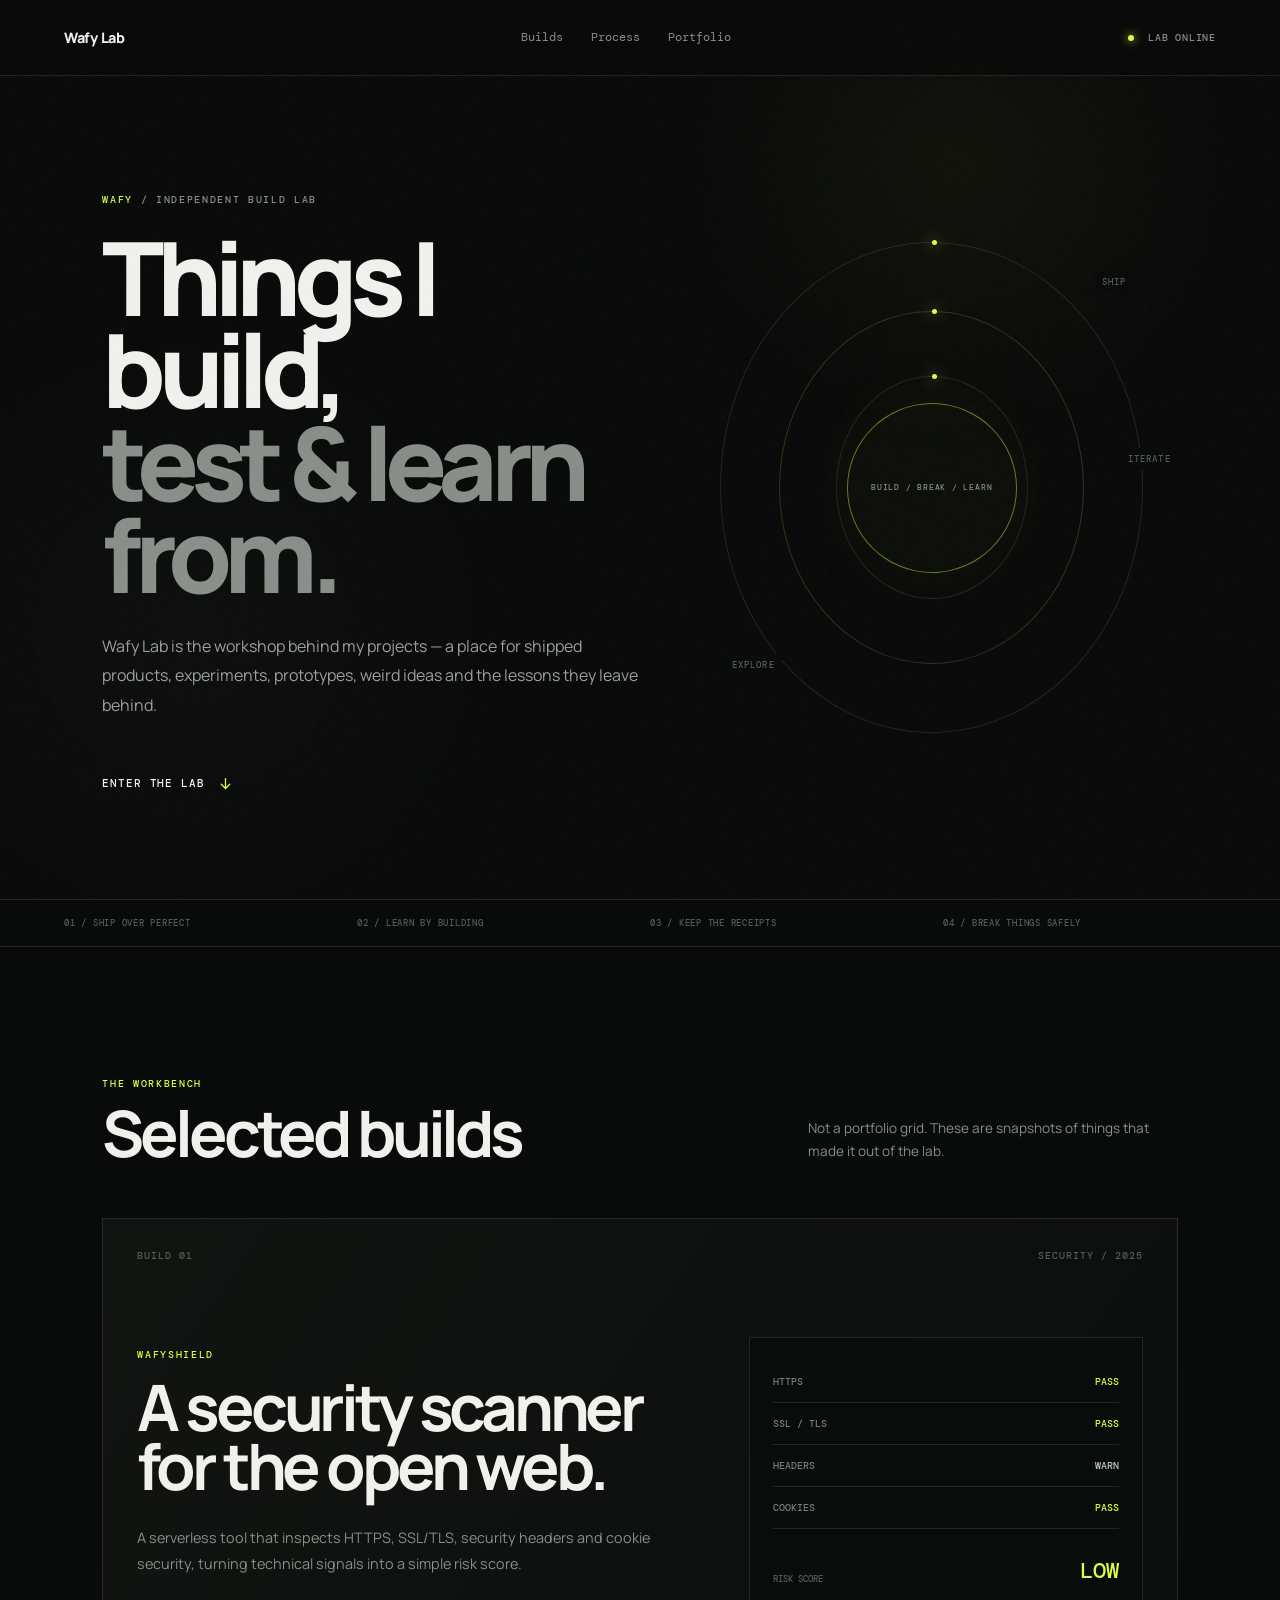
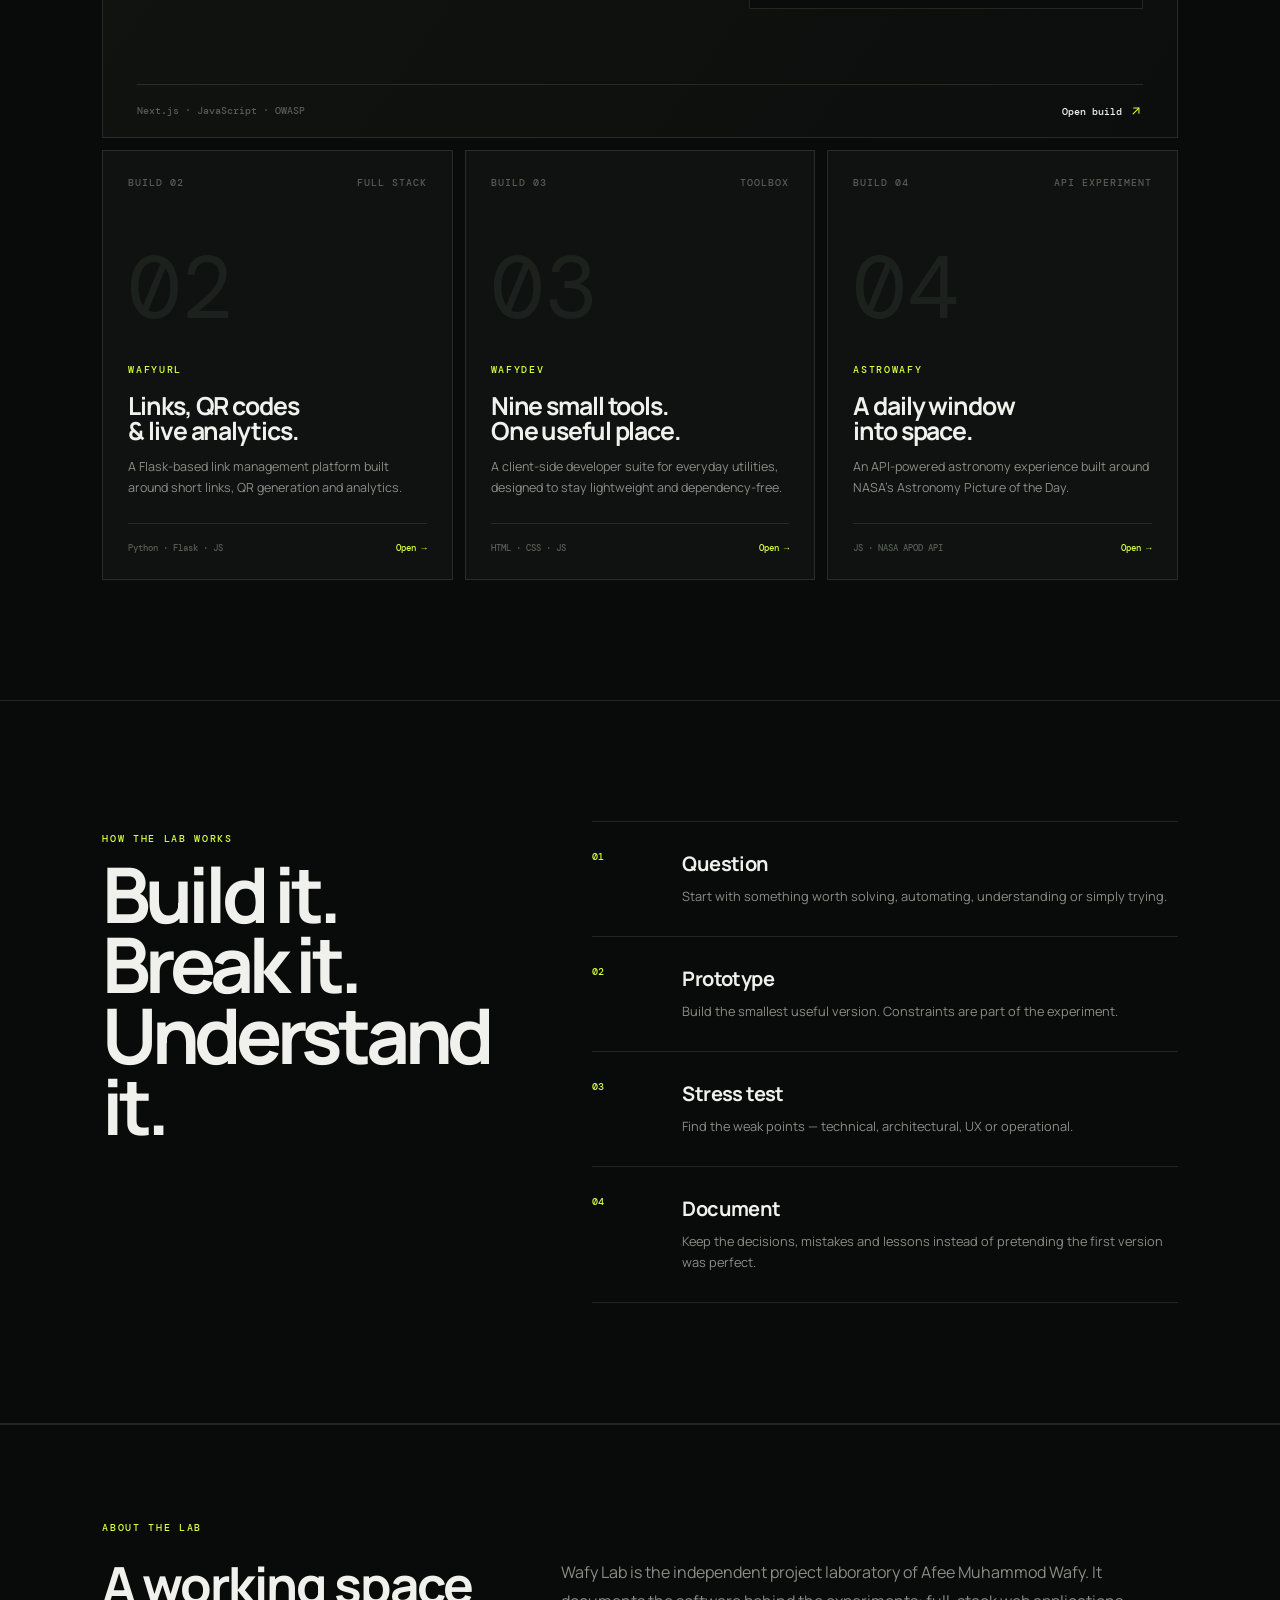
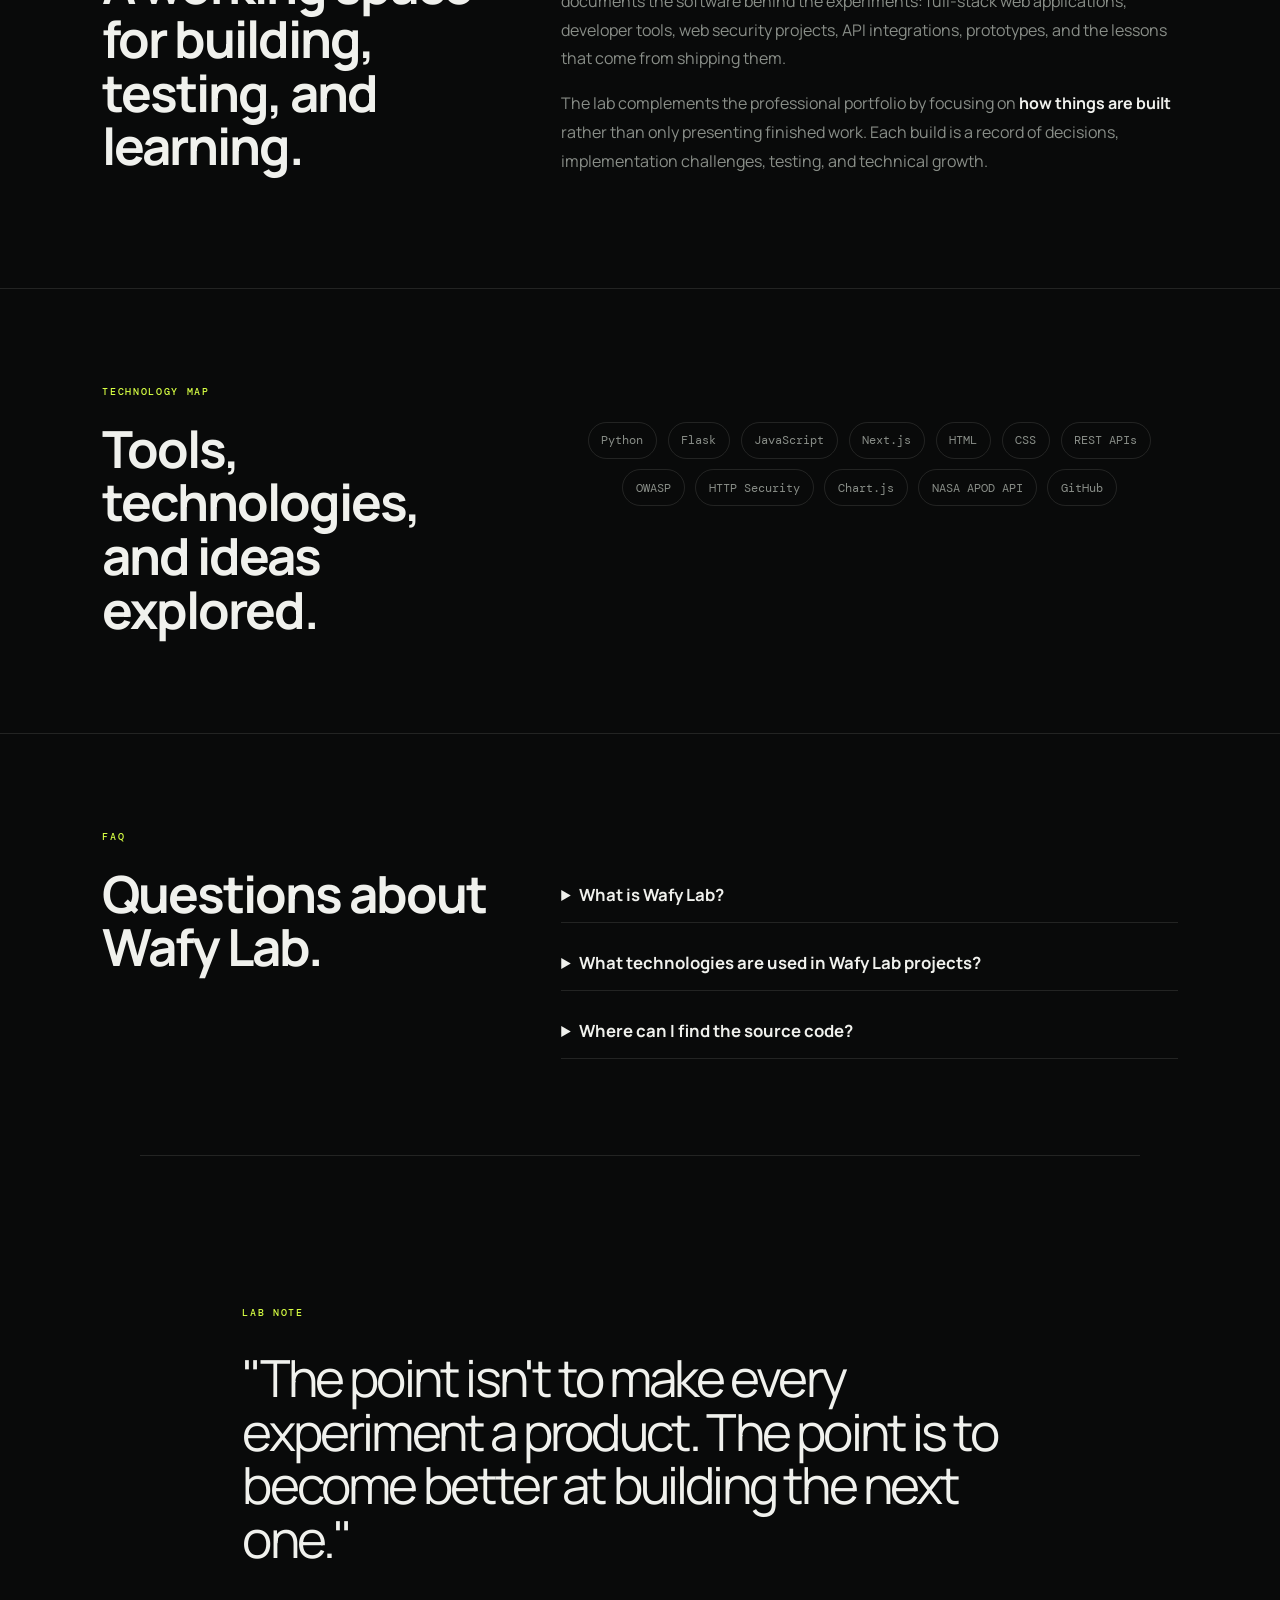
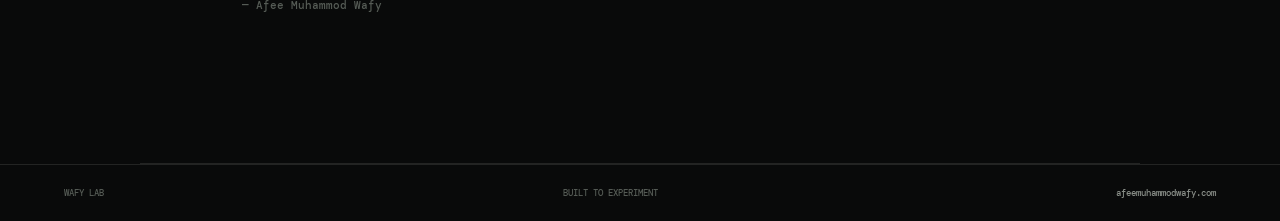
==== commit 03db6ccd: "Add files via upload" ====
--- a/index.html
+++ b/index.html
@@ -26,6 +26,8 @@
   <link rel="preconnect" href="https://fonts.googleapis.com">
   <link rel="preconnect" href="https://fonts.gstatic.com" crossorigin>
   <link href="https://fonts.googleapis.com/css2?family=DM+Mono:wght@400;500&family=Manrope:wght@400;500;600;700;800&display=swap" rel="stylesheet">
+
+  <link rel="icon" href="data:image/svg+xml,%3Csvg xmlns='http://www.w3.org/2000/svg' viewBox='0 0 64 64'%3E%3Crect width='64' height='64' rx='14' fill='%230b0b0b'/%3E%3Cpath d='M18 17h28v8H34v22h-9V25H18z' fill='white'/%3E%3C/svg%3E">
 
   <link rel="stylesheet" href="style.css">
 
@@ -369,7 +371,6 @@
   </div>
 </section>
 
-<!-- ====== ফাঁকা বক্স রিমুভ করে শুধু টেক্সট রাখা হয়েছে ====== -->
 <section class="manifesto">
   <div>
     <p class="eyebrow">LAB NOTE</p>
--- a/style.css
+++ b/style.css
@@ -1,32 +1,247 @@
-/* ====== ম্যানিফেস্টো - ফাঁকা বক্স রিমুভ ====== */
-.manifesto {
-  padding: 140px clamp(20px, 8vw, 120px);
+:root{
+  --bg:#090a0a;
+  --panel:#101211;
+  --panel-2:#141715;
+  --text:#f0f1ed;
+  --muted:#898e88;
+  --dim:#555b55;
+  --line:rgba(240,241,237,.11);
+  --acid:#d7ff43;
+  --mono:"DM Mono",monospace;
+  --sans:"Manrope",sans-serif;
+}
+*{box-sizing:border-box}
+html{scroll-behavior:smooth}
+body{margin:0;background:var(--bg);color:var(--text);font-family:var(--sans);overflow-x:hidden}
+body:before{content:"";position:fixed;inset:0;background:radial-gradient(circle at 75% 18%,rgba(215,255,67,.045),transparent 25%),radial-gradient(circle at 15% 70%,rgba(255,255,255,.025),transparent 30%);pointer-events:none}
+.noise{position:fixed;inset:0;opacity:.025;pointer-events:none;z-index:10;background-image:url("data:image/svg+xml,%3Csvg viewBox='0 0 180 180' xmlns='http://www.w3.org/2000/svg'%3E%3Cfilter id='n'%3E%3CfeTurbulence type='fractalNoise' baseFrequency='.9' numOctaves='3' stitchTiles='stitch'/%3E%3C/filter%3E%3Crect width='100%25' height='100%25' filter='url(%23n)' opacity='.7'/%3E%3C/svg%3E")}
+a{color:inherit}
+.topbar{height:76px;border-bottom:1px solid var(--line);display:flex;align-items:center;padding:0 clamp(20px,5vw,72px);gap:42px;position:relative;z-index:2;background:rgba(9,10,10,.78);backdrop-filter:blur(16px);position:sticky;top:0}
+.brand{display:flex;align-items:center;gap:0;text-decoration:none;font-size:.9rem;font-weight:800;letter-spacing:-.02em}
+.brand-mark{display:none}
+.topbar nav{display:flex;gap:28px;margin:auto;font:400 .72rem var(--mono);color:var(--muted)}
+.topbar nav a{text-decoration:none;transition:color .2s}
+.topbar nav a:hover{color:var(--text)}
+.status{font:500 .62rem var(--mono);letter-spacing:.08em;color:var(--muted)}
+.status i{display:inline-block;width:6px;height:6px;background:var(--acid);border-radius:50%;margin-right:7px;box-shadow:0 0 10px var(--acid)}
+.hero{min-height:calc(100vh - 76px);display:grid;grid-template-columns:minmax(0,1.05fr) minmax(380px,.95fr);align-items:center;gap:40px;padding:70px clamp(20px,8vw,120px);border-bottom:1px solid var(--line)}
+.kicker,.eyebrow,.micro{font:500 .65rem var(--mono);letter-spacing:.16em;color:var(--muted);text-transform:uppercase}
+.kicker span,.eyebrow{color:var(--acid)}
+.hero h1{font-size:clamp(3.6rem,8vw,8.2rem);line-height:.9;letter-spacing:-.075em;margin:25px 0 32px;font-weight:800}
+.hero h1 em{font-style:normal;color:var(--muted)}
+.lede{max-width:630px;color:#9b9f99;font-size:1rem;line-height:1.85}
+.scroll-cue{display:inline-flex;align-items:center;gap:12px;margin-top:38px;text-decoration:none;font:500 .68rem var(--mono);color:var(--text);text-transform:uppercase;letter-spacing:.08em}
+.scroll-cue svg{width:17px;color:var(--acid);transition:transform .2s}
+.scroll-cue:hover svg{transform:translateY(4px)}
+.lab-orbit{height:min(570px,45vw);min-height:360px;position:relative;display:grid;place-items:center}
+.orbit{position:absolute;border:1px solid var(--line);border-radius:50%;animation:spin linear infinite}
+.orbit-a{width:86%;height:86%;animation-duration:28s}
+.orbit-b{width:62%;height:62%;border-color:rgba(215,255,67,.18);animation-duration:19s;animation-direction:reverse}
+.orbit-c{width:39%;height:39%;animation-duration:12s}
+.orbit:after{content:"";position:absolute;width:5px;height:5px;background:var(--acid);border-radius:50%;top:-3px;left:50%;box-shadow:0 0 16px var(--acid)}
+.core{width:170px;height:170px;border:1px solid rgba(215,255,67,.45);border-radius:50%;display:flex;flex-direction:column;align-items:center;justify-content:center;background:rgba(215,255,67,.025);box-shadow:0 0 80px rgba(215,255,67,.05)}
+.core small{font:500 .48rem var(--mono);color:var(--muted);letter-spacing:.1em;text-align:center;line-height:1.6}
+.orbit-label{position:absolute;font:500 .55rem var(--mono);letter-spacing:.12em;color:var(--dim);background:var(--bg);padding:5px 7px}
+.l1{top:12%;right:9%}.l2{bottom:17%;left:8%}.l3{top:43%;right:0}
+@keyframes spin{to{transform:rotate(360deg)}}
+.signal-strip{border-bottom:1px solid var(--line);display:grid;grid-template-columns:repeat(4,1fr);padding:17px clamp(20px,5vw,72px);gap:20px;font:500 .59rem var(--mono);color:var(--dim);letter-spacing:.08em}
+.builds{padding:120px clamp(20px,8vw,120px)}
+.section-intro{display:flex;justify-content:space-between;align-items:end;gap:40px;margin-bottom:55px}
+.section-intro h2,.process h2{font-size:clamp(2.7rem,5vw,5.2rem);line-height:.92;letter-spacing:-.065em;margin:14px 0 0}
+.section-note{max-width:370px;color:var(--muted);font-size:.85rem;line-height:1.7;margin:0}
+.featured-build{border:1px solid var(--line);background:linear-gradient(125deg,#111411,#0c0e0d);padding:30px 34px 0;overflow:hidden}
+.build-meta,.tile-head{display:flex;justify-content:space-between;font:500 .6rem var(--mono);letter-spacing:.1em;color:var(--dim)}
+.featured-content{display:grid;grid-template-columns:1.15fr .85fr;gap:80px;padding:75px 0}
+.micro{color:var(--acid);margin-bottom:17px}
+.featured-content h3{font-size:clamp(2.5rem,5vw,5.2rem);line-height:.92;letter-spacing:-.065em;margin:0}
+.build-description{max-width:560px;color:var(--muted);line-height:1.8;font-size:.9rem;margin-top:30px}
+.specimen{border:1px solid var(--line);align-self:center;padding:23px;background:#0a0c0b}
+.scanner-line{display:flex;justify-content:space-between;padding:14px 0;border-bottom:1px solid var(--line);font:500 .65rem var(--mono);color:#777d76}
+.scanner-line b{color:var(--acid);font-weight:500}
+.scanner-line:nth-child(3) b{color:#c3c7bd}
+.score{display:flex;justify-content:space-between;align-items:end;padding-top:28px}
+.score span{font:500 .57rem var(--mono);color:var(--dim)}
+.score strong{font:500 1.35rem var(--mono);color:var(--acid)}
+.build-footer{border-top:1px solid var(--line);padding:19px 0;display:flex;justify-content:space-between;gap:20px;font:500 .6rem var(--mono);color:var(--dim)}
+.build-footer a,.tile-foot a{display:inline-flex;align-items:center;gap:7px;color:var(--text);text-decoration:none}
+.build-footer svg{width:14px;color:var(--acid)}
+.build-stack{display:grid;grid-template-columns:repeat(3,1fr);gap:12px;margin-top:12px}
+.build-tile{min-height:430px;border:1px solid var(--line);padding:25px;display:flex;flex-direction:column;position:relative;background:var(--panel);transition:transform .25s,border-color .25s}
+.build-tile:hover{transform:translateY(-4px);border-color:rgba(215,255,67,.28)}
+.tile-number{font:400 5.5rem var(--mono);line-height:1;color:#1d211e;margin:55px 0 20px}
+.build-tile h3{font-size:1.55rem;line-height:1.02;letter-spacing:-.045em;margin:0}
+.build-tile>p:not(.micro){color:var(--muted);font-size:.78rem;line-height:1.7;max-width:330px}
+.tile-foot{border-top:1px solid var(--line);margin-top:auto;padding-top:18px;display:flex;justify-content:space-between;font:500 .58rem var(--mono);color:var(--dim)}
+.tile-foot a{color:var(--acid)}
+.process{padding:120px clamp(20px,8vw,120px);display:grid;grid-template-columns:.8fr 1.2fr;gap:100px;border-top:1px solid var(--line);border-bottom:1px solid var(--line)}
+.process h2{font-size:clamp(3rem,6vw,6rem)}
+.process-list{border-top:1px solid var(--line)}
+.process-row{display:grid;grid-template-columns:70px 1fr;gap:20px;padding:28px 0;border-bottom:1px solid var(--line)}
+.process-row>span{font:500 .65rem var(--mono);color:var(--acid)}
+.process-row h3{margin:0;font-size:1.25rem;letter-spacing:-.03em}
+.process-row p{color:var(--muted);font-size:.8rem;line-height:1.7;max-width:540px;margin:9px 0 0}
+.manifesto{padding:140px clamp(20px,8vw,120px);border-top:1px solid var(--line);border-bottom:1px solid var(--line);max-width:1000px;margin:0 auto}
+.manifesto .eyebrow{margin-bottom:2rem}
+blockquote{font-size:clamp(1.9rem,4vw,4.2rem);line-height:1.05;letter-spacing:-.055em;max-width:1000px;margin:0 0 2rem 0}
+.signature{font:500 .68rem var(--mono);color:var(--dim)}
+footer{border-top:1px solid var(--line);padding:22px clamp(20px,5vw,72px);display:flex;justify-content:space-between;gap:20px;font:500 .57rem var(--mono);color:var(--dim)}
+footer a{text-decoration:none;color:var(--muted)}
+@media(max-width:900px){
+  .hero{grid-template-columns:1fr;padding-top:90px}
+  .lab-orbit{height:440px}
+  .build-stack{grid-template-columns:1fr}
+  .featured-content{grid-template-columns:1fr;gap:45px}
+  .process{grid-template-columns:1fr;gap:60px}
+}
+@media(max-width:620px){
+  .topbar{height:64px;padding:0 18px;gap:0}
+  .topbar nav{display:none}
+  .status{margin-left:auto}
+  .hero{min-height:auto;padding:80px 20px 70px}
+  .hero h1{font-size:clamp(3.1rem,17vw,5rem)}
+  .lab-orbit{min-height:310px;height:310px}
+  .core{width:130px;height:130px}
+  .core small{font-size:.4rem}
+  .signal-strip{grid-template-columns:1fr 1fr;font-size:.52rem}
+  .builds,.process{padding:80px 20px}
+  .section-intro{display:block}
+  .section-note{margin-top:20px}
+  .featured-build{padding:22px 20px 0}
+  .featured-content{padding:55px 0 45px}
+  .build-footer{display:block}
+  .build-footer a{margin-top:14px}
+  .manifesto{padding:90px 20px}
+  footer{display:grid;grid-template-columns:1fr}
+}
+@media(prefers-reduced-motion:reduce){
+  html{scroll-behavior:auto}
+  .orbit{animation:none}
+}
+
+.featured-build,.build-tile,.process-row,.manifesto{opacity:0;transform:translateY(16px);transition:opacity .7s ease,transform .7s ease,border-color .25s}
+.featured-build.visible,.build-tile.visible,.process-row.visible,.manifesto.visible{opacity:1;transform:none}
+
+/* SEO content + accessibility additions */
+.skip-link {
+  position: fixed;
+  left: 1rem;
+  top: -4rem;
+  z-index: 9999;
+  padding: .7rem 1rem;
+  background: #111;
+  color: #fff;
+  text-decoration: none;
+  border-radius: .5rem;
+}
+.skip-link:focus { top: 1rem; }
+
+.section-label {
+  font-family: var(--mono);
+  font-size: 0.65rem;
+  font-weight: 500;
+  letter-spacing: 0.16em;
+  color: var(--acid);
+  text-transform: uppercase;
+  margin-bottom: 1.5rem;
+}
+
+.lab-info, .tech-map, .faq {
+  padding: 6rem clamp(20px, 8vw, 120px);
   border-top: 1px solid var(--line);
+}
+
+.lab-info-grid, .tech-map-grid, .faq-grid {
+  display: grid;
+  grid-template-columns: minmax(0, 0.8fr) minmax(0, 1.2fr);
+  gap: 3rem;
+  align-items: start;
+  max-width: 1400px;
+  margin: 0 auto;
+}
+
+.lab-info h2, .tech-map h2, .faq h2 {
+  margin: 0;
+  font-size: clamp(2.5rem, 4vw, 3.8rem);
+  line-height: 1.05;
+  letter-spacing: -0.04em;
+}
+
+.lab-info-copy p {
+  margin: 0 0 1rem;
+  max-width: 65ch;
+  line-height: 1.8;
+  color: var(--muted);
+}
+
+.lab-info-copy p strong {
+  color: var(--text);
+}
+
+.tech-list {
+  display: flex;
+  flex-wrap: wrap;
+  gap: 0.65rem;
+  justify-content: center;
+}
+
+.tech-list span {
+  display: inline-flex;
+  align-items: center;
+  padding: 0.6rem 0.8rem;
+  border: 1px solid var(--line);
+  border-radius: 999px;
+  font-family: var(--mono);
+  font-size: 0.78rem;
+  color: var(--muted);
+  transition: all 0.2s ease;
+}
+
+.tech-list span:hover {
+  border-color: var(--acid);
+  color: var(--text);
+}
+
+.faq-list {
+  display: grid;
+  gap: 0.75rem;
+}
+
+.faq details {
   border-bottom: 1px solid var(--line);
-  max-width: 1000px;
-  margin: 0 auto;
-}
-
-.manifesto .eyebrow {
-  margin-bottom: 2rem;
-}
-
-blockquote {
-  font-size: clamp(1.9rem, 4vw, 4.2rem);
-  line-height: 1.05;
-  letter-spacing: -0.055em;
-  max-width: 1000px;
-  margin: 0 0 2rem 0;
-}
-
-.signature {
-  font: 500 0.68rem var(--mono);
-  color: var(--dim);
-}
-
-/* মোবাইলে */
-@media (max-width: 620px) {
-  .manifesto {
-    padding: 90px 20px;
+  padding: 1rem 0;
+}
+
+.faq summary {
+  cursor: pointer;
+  font-weight: 700;
+  font-size: 1.05rem;
+  color: var(--text);
+  transition: color 0.2s ease;
+}
+
+.faq summary:hover {
+  color: var(--acid);
+}
+
+.faq details p {
+  max-width: 65ch;
+  line-height: 1.7;
+  margin: 0.9rem 0 0;
+  color: var(--muted);
+}
+
+@media (max-width: 760px) {
+  .lab-info-grid, .tech-map-grid, .faq-grid {
+    grid-template-columns: 1fr;
+    gap: 1.5rem;
+  }
+  .lab-info, .tech-map, .faq {
+    padding: 4rem 20px;
+  }
+  .lab-info h2, .tech-map h2, .faq h2 {
+    font-size: clamp(2rem, 6vw, 2.8rem);
+  }
+  .tech-list {
+    justify-content: flex-start;
   }
 }
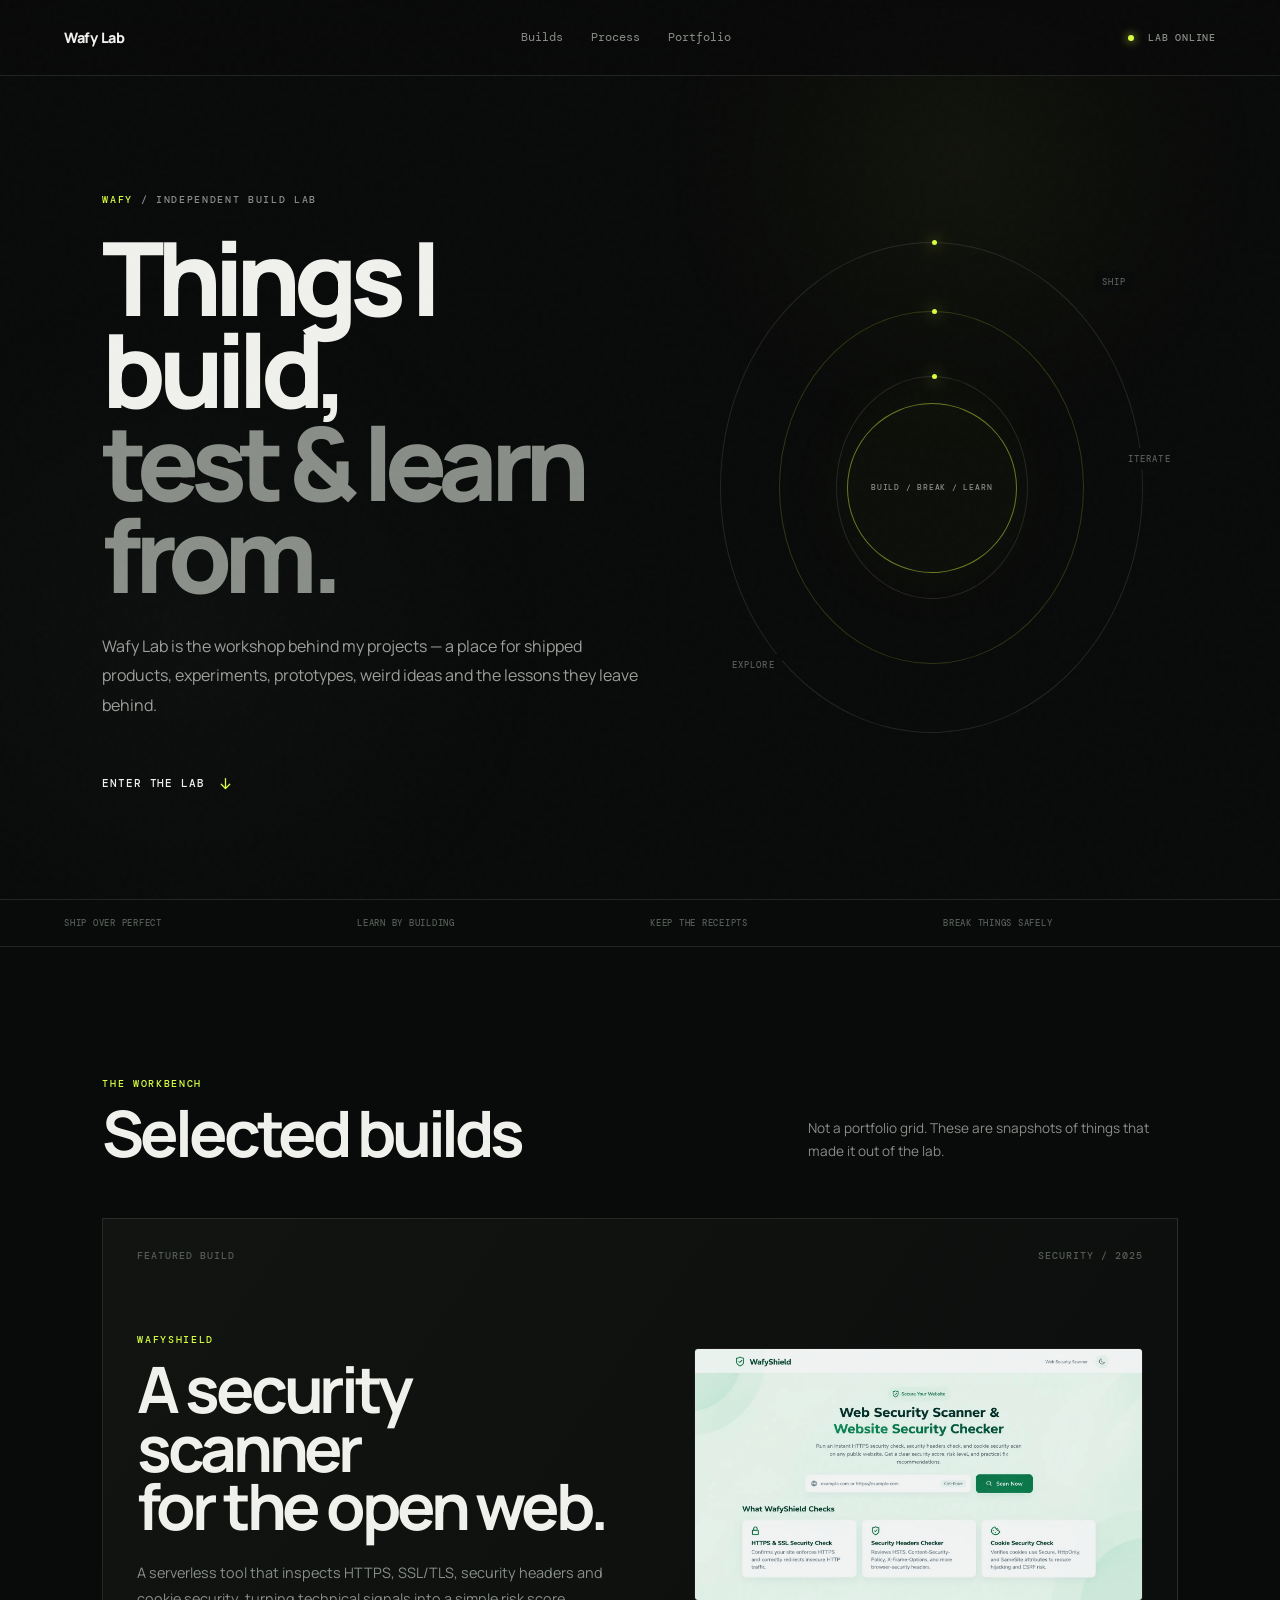
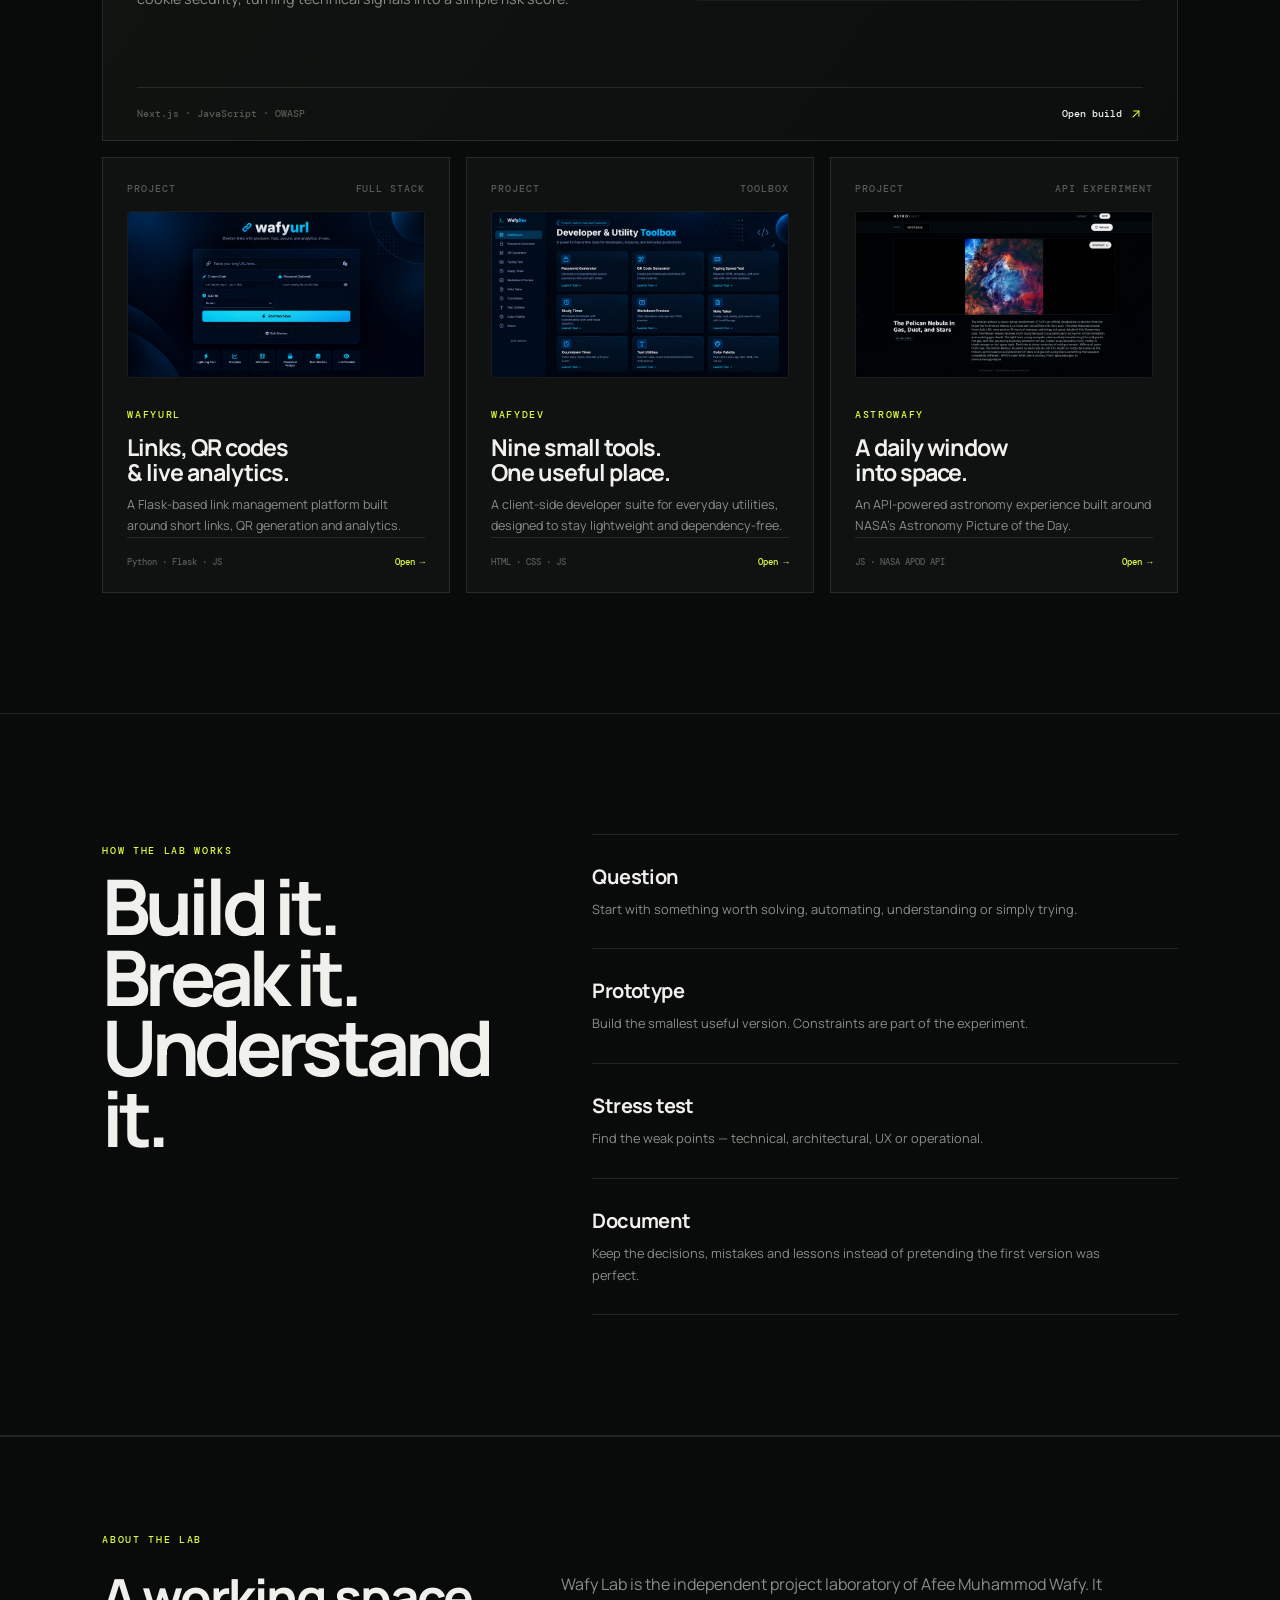
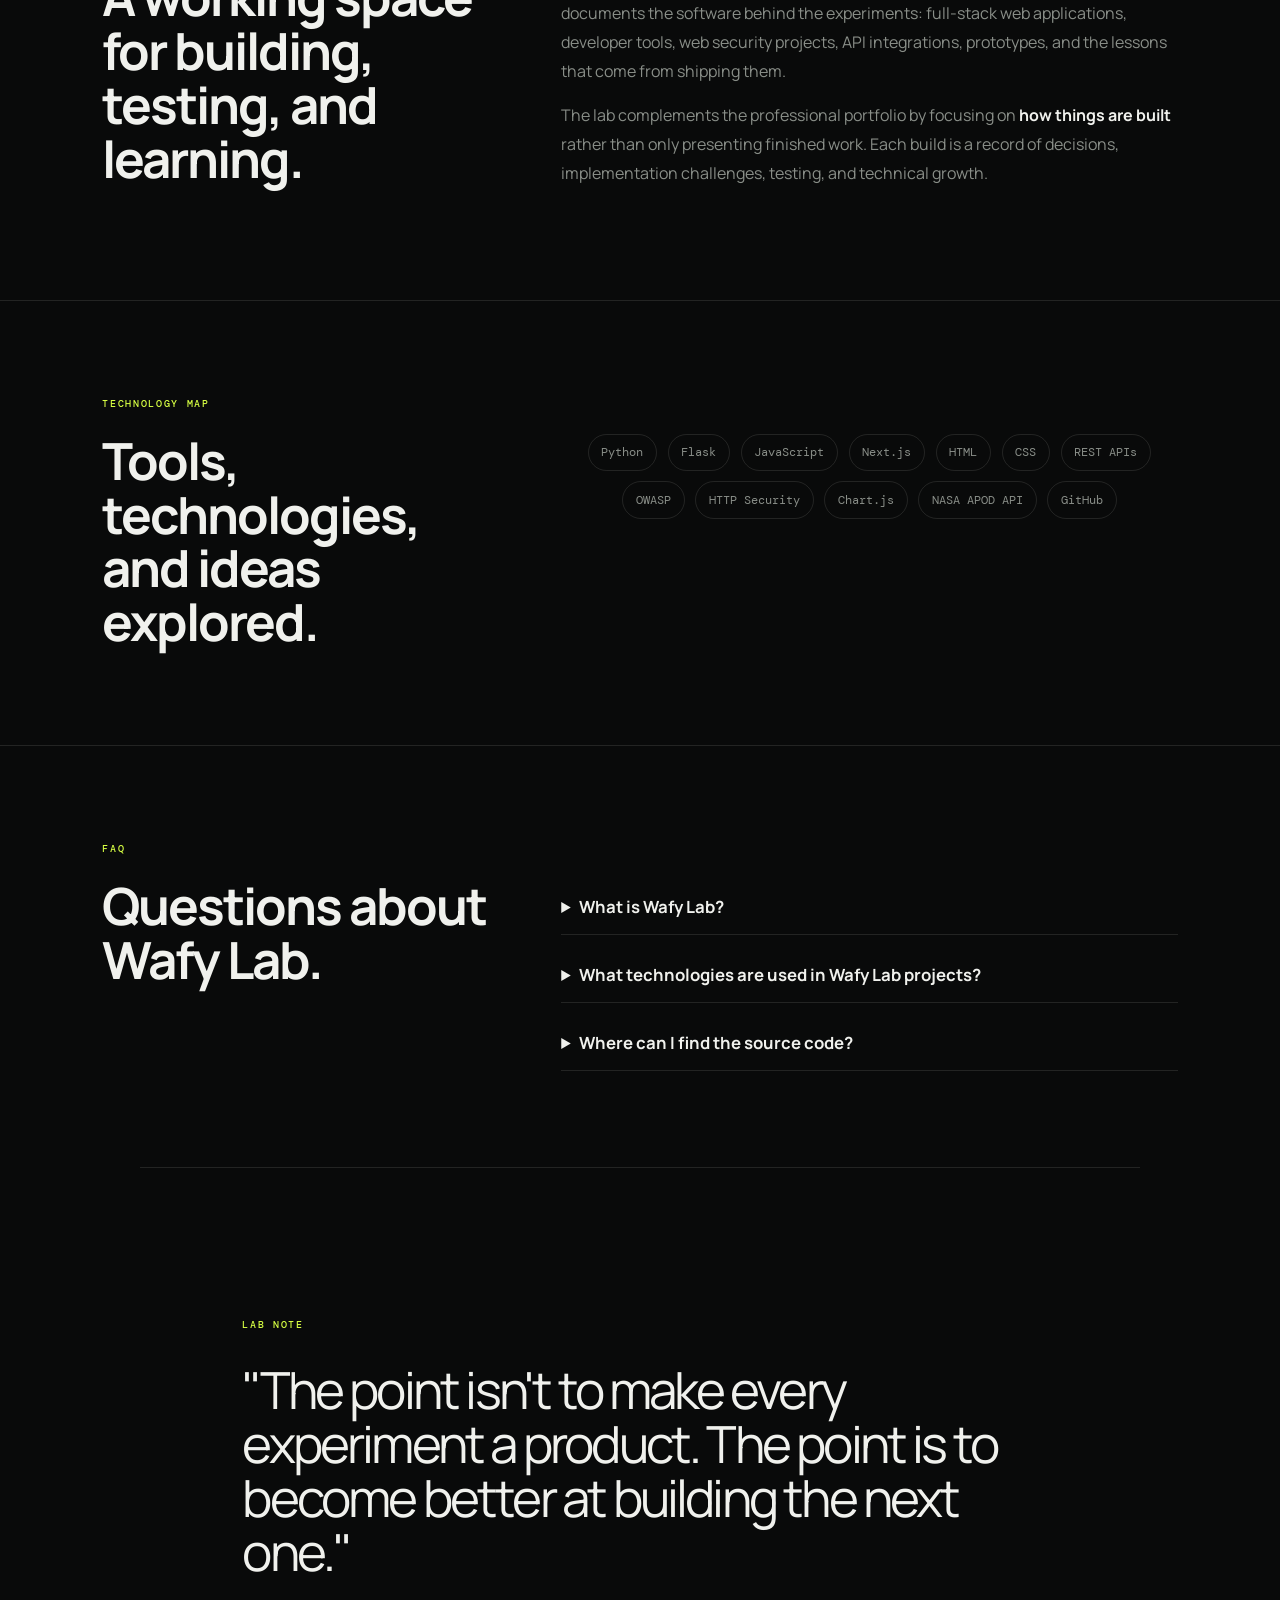
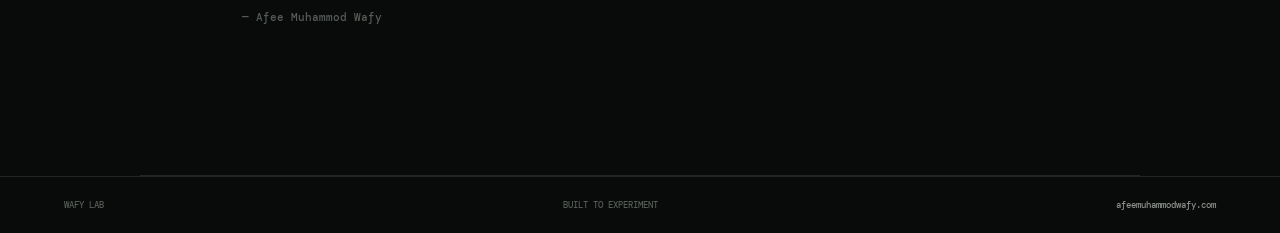
==== commit 2a4e9cd6: "Add files via upload" ====
--- a/index.html
+++ b/index.html
@@ -203,10 +203,10 @@
     </section>
 
     <section class="signal-strip" aria-label="Lab principles">
-      <span>01 / SHIP OVER PERFECT</span>
-      <span>02 / LEARN BY BUILDING</span>
-      <span>03 / KEEP THE RECEIPTS</span>
-      <span>04 / BREAK THINGS SAFELY</span>
+      <span>SHIP OVER PERFECT</span>
+      <span>LEARN BY BUILDING</span>
+      <span>KEEP THE RECEIPTS</span>
+      <span>BREAK THINGS SAFELY</span>
     </section>
 
     <section class="builds" id="builds">
@@ -220,7 +220,7 @@
 
       <div class="featured-build">
         <div class="build-meta">
-          <span>BUILD 01</span>
+          <span>FEATURED BUILD</span>
           <span>SECURITY / 2025</span>
         </div>
 
@@ -234,12 +234,8 @@
             </p>
           </div>
 
-          <div class="specimen">
-            <div class="scanner-line"><span>HTTPS</span><b>PASS</b></div>
-            <div class="scanner-line"><span>SSL / TLS</span><b>PASS</b></div>
-            <div class="scanner-line"><span>HEADERS</span><b>WARN</b></div>
-            <div class="scanner-line"><span>COOKIES</span><b>PASS</b></div>
-            <div class="score"><span>RISK SCORE</span><strong>LOW</strong></div>
+          <div class="project-media">
+            <img src="assets/images/wafyshield.webp" alt="WafyShield Security Scanner Interface" class="project-shot" loading="lazy">
           </div>
         </div>
 
@@ -256,8 +252,10 @@
 
       <div class="build-stack">
         <article class="build-tile">
-          <div class="tile-head"><span>BUILD 02</span><span>FULL STACK</span></div>
-          <div class="tile-number">02</div>
+          <div class="tile-head"><span>PROJECT</span><span>FULL STACK</span></div>
+          <div class="tile-media">
+            <img src="assets/images/wafyurl.webp" alt="WafyURL Interface Preview" class="project-shot" loading="lazy">
+          </div>
           <p class="micro">WAFYURL</p>
           <h3>Links, QR codes<br>& live analytics.</h3>
           <p>A Flask-based link management platform built around short links, QR generation and analytics.</p>
@@ -265,8 +263,10 @@
         </article>
 
         <article class="build-tile">
-          <div class="tile-head"><span>BUILD 03</span><span>TOOLBOX</span></div>
-          <div class="tile-number">03</div>
+          <div class="tile-head"><span>PROJECT</span><span>TOOLBOX</span></div>
+          <div class="tile-media">
+            <img src="assets/images/wafydev.webp" alt="WafyDev Tool Suite Preview" class="project-shot" loading="lazy">
+          </div>
           <p class="micro">WAFYDEV</p>
           <h3>Nine small tools.<br>One useful place.</h3>
           <p>A client-side developer suite for everyday utilities, designed to stay lightweight and dependency-free.</p>
@@ -274,8 +274,10 @@
         </article>
 
         <article class="build-tile">
-          <div class="tile-head"><span>BUILD 04</span><span>API EXPERIMENT</span></div>
-          <div class="tile-number">04</div>
+          <div class="tile-head"><span>PROJECT</span><span>API EXPERIMENT</span></div>
+          <div class="tile-media">
+            <img src="assets/images/astrowafy.webp" alt="AstroWafy NASA APOD Interface" class="project-shot" loading="lazy">
+          </div>
           <p class="micro">ASTROWAFY</p>
           <h3>A daily window<br>into space.</h3>
           <p>An API-powered astronomy experience built around NASA's Astronomy Picture of the Day.</p>
@@ -292,93 +294,86 @@
 
       <div class="process-list">
         <div class="process-row">
-          <span>01</span>
           <div><h3>Question</h3><p>Start with something worth solving, automating, understanding or simply trying.</p></div>
         </div>
         <div class="process-row">
-          <span>02</span>
           <div><h3>Prototype</h3><p>Build the smallest useful version. Constraints are part of the experiment.</p></div>
         </div>
         <div class="process-row">
-          <span>03</span>
           <div><h3>Stress test</h3><p>Find the weak points — technical, architectural, UX or operational.</p></div>
         </div>
         <div class="process-row">
-          <span>04</span>
           <div><h3>Document</h3><p>Keep the decisions, mistakes and lessons instead of pretending the first version was perfect.</p></div>
         </div>
       </div>
     </section>
 
-    
-<section class="lab-info" id="about-lab" aria-labelledby="about-lab-title">
-  <div class="section-label">ABOUT THE LAB</div>
-  <div class="lab-info-grid">
-    <div>
-      <h2 id="about-lab-title">A working space for building, testing, and learning.</h2>
-    </div>
-    <div class="lab-info-copy">
-      <p>Wafy Lab is the independent project laboratory of Afee Muhammod Wafy. It documents the software behind the experiments: full-stack web applications, developer tools, web security projects, API integrations, prototypes, and the lessons that come from shipping them.</p>
-      <p>The lab complements the professional portfolio by focusing on <strong>how things are built</strong> rather than only presenting finished work. Each build is a record of decisions, implementation challenges, testing, and technical growth.</p>
-    </div>
-  </div>
-</section>
-
-<section class="tech-map" id="technology" aria-labelledby="technology-title">
-  <div class="section-label">TECHNOLOGY MAP</div>
-  <div class="tech-map-grid">
-    <div>
-      <h2 id="technology-title">Tools, technologies, and ideas explored.</h2>
-    </div>
-    <div class="tech-list" aria-label="Technologies used across Wafy Lab projects">
-      <span>Python</span>
-      <span>Flask</span>
-      <span>JavaScript</span>
-      <span>Next.js</span>
-      <span>HTML</span>
-      <span>CSS</span>
-      <span>REST APIs</span>
-      <span>OWASP</span>
-      <span>HTTP Security</span>
-      <span>Chart.js</span>
-      <span>NASA APOD API</span>
-      <span>GitHub</span>
-    </div>
-  </div>
-</section>
-
-
-<section class="faq" id="faq" aria-labelledby="faq-title">
-  <div class="section-label">FAQ</div>
-  <div class="faq-grid">
-    <div>
-      <h2 id="faq-title">Questions about Wafy Lab.</h2>
-    </div>
-    <div class="faq-list">
-      <details>
-        <summary>What is Wafy Lab?</summary>
-        <p>Wafy Lab is Afee Muhammod Wafy's independent space for software projects, experiments, prototypes, technical notes, and lessons learned while building.</p>
-      </details>
-      <details>
-        <summary>What technologies are used in Wafy Lab projects?</summary>
-        <p>Projects explore technologies including Python, Flask, JavaScript, Next.js, HTML, CSS, REST APIs, OWASP-oriented web security, Chart.js, and the NASA APOD API.</p>
-      </details>
-      <details>
-        <summary>Where can I find the source code?</summary>
-        <p>Open-source projects and source repositories are linked from their individual build entries and GitHub profile.</p>
-      </details>
-    </div>
-  </div>
-</section>
-
-<section class="manifesto">
-  <div>
-    <p class="eyebrow">LAB NOTE</p>
-    <blockquote>"The point isn't to make every experiment a product. The point is to become better at building the next one."</blockquote>
-    <p class="signature">— Afee Muhammod Wafy</p>
-  </div>
-</section>
-
+    <section class="lab-info" id="about-lab" aria-labelledby="about-lab-title">
+      <div class="section-label">ABOUT THE LAB</div>
+      <div class="lab-info-grid">
+        <div>
+          <h2 id="about-lab-title">A working space for building, testing, and learning.</h2>
+        </div>
+        <div class="lab-info-copy">
+          <p>Wafy Lab is the independent project laboratory of Afee Muhammod Wafy. It documents the software behind the experiments: full-stack web applications, developer tools, web security projects, API integrations, prototypes, and the lessons that come from shipping them.</p>
+          <p>The lab complements the professional portfolio by focusing on <strong>how things are built</strong> rather than only presenting finished work. Each build is a record of decisions, implementation challenges, testing, and technical growth.</p>
+        </div>
+      </div>
+    </section>
+
+    <section class="tech-map" id="technology" aria-labelledby="technology-title">
+      <div class="section-label">TECHNOLOGY MAP</div>
+      <div class="tech-map-grid">
+        <div>
+          <h2 id="technology-title">Tools, technologies, and ideas explored.</h2>
+        </div>
+        <div class="tech-list" aria-label="Technologies used across Wafy Lab projects">
+          <span>Python</span>
+          <span>Flask</span>
+          <span>JavaScript</span>
+          <span>Next.js</span>
+          <span>HTML</span>
+          <span>CSS</span>
+          <span>REST APIs</span>
+          <span>OWASP</span>
+          <span>HTTP Security</span>
+          <span>Chart.js</span>
+          <span>NASA APOD API</span>
+          <span>GitHub</span>
+        </div>
+      </div>
+    </section>
+
+    <section class="faq" id="faq" aria-labelledby="faq-title">
+      <div class="section-label">FAQ</div>
+      <div class="faq-grid">
+        <div>
+          <h2 id="faq-title">Questions about Wafy Lab.</h2>
+        </div>
+        <div class="faq-list">
+          <details>
+            <summary>What is Wafy Lab?</summary>
+            <p>Wafy Lab is Afee Muhammod Wafy's independent space for software projects, experiments, prototypes, technical notes, and lessons learned while building.</p>
+          </details>
+          <details>
+            <summary>What technologies are used in Wafy Lab projects?</summary>
+            <p>Projects explore technologies including Python, Flask, JavaScript, Next.js, HTML, CSS, REST APIs, OWASP-oriented web security, Chart.js, and the NASA APOD API.</p>
+          </details>
+          <details>
+            <summary>Where can I find the source code?</summary>
+            <p>Open-source projects and source repositories are linked from their individual build entries and GitHub profile.</p>
+          </details>
+        </div>
+      </div>
+    </section>
+
+    <section class="manifesto">
+      <div>
+        <p class="eyebrow">LAB NOTE</p>
+        <blockquote>"The point isn't to make every experiment a product. The point is to become better at building the next one."</blockquote>
+        <p class="signature">— Afee Muhammod Wafy</p>
+      </div>
+    </section>
   </main>
 
   <footer>
--- a/style.css
+++ b/style.css
@@ -51,33 +51,29 @@
 .section-note{max-width:370px;color:var(--muted);font-size:.85rem;line-height:1.7;margin:0}
 .featured-build{border:1px solid var(--line);background:linear-gradient(125deg,#111411,#0c0e0d);padding:30px 34px 0;overflow:hidden}
 .build-meta,.tile-head{display:flex;justify-content:space-between;font:500 .6rem var(--mono);letter-spacing:.1em;color:var(--dim)}
-.featured-content{display:grid;grid-template-columns:1.15fr .85fr;gap:80px;padding:75px 0}
-.micro{color:var(--acid);margin-bottom:17px}
+.featured-content{display:grid;grid-template-columns:1.05fr .95fr;gap:60px;padding:60px 0;align-items:center}
+.micro{color:var(--acid);margin-bottom:14px}
 .featured-content h3{font-size:clamp(2.5rem,5vw,5.2rem);line-height:.92;letter-spacing:-.065em;margin:0}
-.build-description{max-width:560px;color:var(--muted);line-height:1.8;font-size:.9rem;margin-top:30px}
-.specimen{border:1px solid var(--line);align-self:center;padding:23px;background:#0a0c0b}
-.scanner-line{display:flex;justify-content:space-between;padding:14px 0;border-bottom:1px solid var(--line);font:500 .65rem var(--mono);color:#777d76}
-.scanner-line b{color:var(--acid);font-weight:500}
-.scanner-line:nth-child(3) b{color:#c3c7bd}
-.score{display:flex;justify-content:space-between;align-items:end;padding-top:28px}
-.score span{font:500 .57rem var(--mono);color:var(--dim)}
-.score strong{font:500 1.35rem var(--mono);color:var(--acid)}
+.build-description{max-width:560px;color:var(--muted);line-height:1.8;font-size:.9rem;margin-top:24px}
+.project-media{width:100%;aspect-ratio:16/9;border:1px solid var(--line);background:#000;border-radius:4px;overflow:hidden;position:relative}
+.tile-media{width:100%;aspect-ratio:16/9;border:1px solid var(--line);background:#000;border-radius:4px;overflow:hidden;position:relative;margin:16px 0 20px}
+.project-shot{width:100%;height:100%;object-fit:cover;display:block;filter:contrast(102%) brightness(0.95);transition:transform .4s cubic-bezier(.16,1,.3,1),filter .4s ease}
 .build-footer{border-top:1px solid var(--line);padding:19px 0;display:flex;justify-content:space-between;gap:20px;font:500 .6rem var(--mono);color:var(--dim)}
 .build-footer a,.tile-foot a{display:inline-flex;align-items:center;gap:7px;color:var(--text);text-decoration:none}
 .build-footer svg{width:14px;color:var(--acid)}
-.build-stack{display:grid;grid-template-columns:repeat(3,1fr);gap:12px;margin-top:12px}
-.build-tile{min-height:430px;border:1px solid var(--line);padding:25px;display:flex;flex-direction:column;position:relative;background:var(--panel);transition:transform .25s,border-color .25s}
+.build-stack{display:grid;grid-template-columns:repeat(3,1fr);gap:16px;margin-top:16px}
+.build-tile{min-height:430px;border:1px solid var(--line);padding:24px;display:flex;flex-direction:column;position:relative;background:var(--panel);transition:transform .25s,border-color .25s}
 .build-tile:hover{transform:translateY(-4px);border-color:rgba(215,255,67,.28)}
-.tile-number{font:400 5.5rem var(--mono);line-height:1;color:#1d211e;margin:55px 0 20px}
-.build-tile h3{font-size:1.55rem;line-height:1.02;letter-spacing:-.045em;margin:0}
-.build-tile>p:not(.micro){color:var(--muted);font-size:.78rem;line-height:1.7;max-width:330px}
+.build-tile:hover .project-shot,.featured-build:hover .project-shot{transform:scale(1.04);filter:contrast(108%) brightness(1)}
+.build-tile:hover .tile-media,.featured-build:hover .project-media{border-color:rgba(215,255,67,.35)}
+.build-tile h3{font-size:1.45rem;line-height:1.05;letter-spacing:-.045em;margin:0 0 10px}
+.build-tile>p:not(.micro){color:var(--muted);font-size:.78rem;line-height:1.7;max-width:330px;margin:0}
 .tile-foot{border-top:1px solid var(--line);margin-top:auto;padding-top:18px;display:flex;justify-content:space-between;font:500 .58rem var(--mono);color:var(--dim)}
 .tile-foot a{color:var(--acid)}
 .process{padding:120px clamp(20px,8vw,120px);display:grid;grid-template-columns:.8fr 1.2fr;gap:100px;border-top:1px solid var(--line);border-bottom:1px solid var(--line)}
 .process h2{font-size:clamp(3rem,6vw,6rem)}
 .process-list{border-top:1px solid var(--line)}
-.process-row{display:grid;grid-template-columns:70px 1fr;gap:20px;padding:28px 0;border-bottom:1px solid var(--line)}
-.process-row>span{font:500 .65rem var(--mono);color:var(--acid)}
+.process-row{padding:28px 0;border-bottom:1px solid var(--line)}
 .process-row h3{margin:0;font-size:1.25rem;letter-spacing:-.03em}
 .process-row p{color:var(--muted);font-size:.8rem;line-height:1.7;max-width:540px;margin:9px 0 0}
 .manifesto{padding:140px clamp(20px,8vw,120px);border-top:1px solid var(--line);border-bottom:1px solid var(--line);max-width:1000px;margin:0 auto}
@@ -107,7 +103,7 @@
   .section-intro{display:block}
   .section-note{margin-top:20px}
   .featured-build{padding:22px 20px 0}
-  .featured-content{padding:55px 0 45px}
+  .featured-content{padding:40px 0 35px}
   .build-footer{display:block}
   .build-footer a{margin-top:14px}
   .manifesto{padding:90px 20px}
@@ -117,131 +113,27 @@
   html{scroll-behavior:auto}
   .orbit{animation:none}
 }
-
 .featured-build,.build-tile,.process-row,.manifesto{opacity:0;transform:translateY(16px);transition:opacity .7s ease,transform .7s ease,border-color .25s}
 .featured-build.visible,.build-tile.visible,.process-row.visible,.manifesto.visible{opacity:1;transform:none}
-
-/* SEO content + accessibility additions */
-.skip-link {
-  position: fixed;
-  left: 1rem;
-  top: -4rem;
-  z-index: 9999;
-  padding: .7rem 1rem;
-  background: #111;
-  color: #fff;
-  text-decoration: none;
-  border-radius: .5rem;
-}
-.skip-link:focus { top: 1rem; }
-
-.section-label {
-  font-family: var(--mono);
-  font-size: 0.65rem;
-  font-weight: 500;
-  letter-spacing: 0.16em;
-  color: var(--acid);
-  text-transform: uppercase;
-  margin-bottom: 1.5rem;
-}
-
-.lab-info, .tech-map, .faq {
-  padding: 6rem clamp(20px, 8vw, 120px);
-  border-top: 1px solid var(--line);
-}
-
-.lab-info-grid, .tech-map-grid, .faq-grid {
-  display: grid;
-  grid-template-columns: minmax(0, 0.8fr) minmax(0, 1.2fr);
-  gap: 3rem;
-  align-items: start;
-  max-width: 1400px;
-  margin: 0 auto;
-}
-
-.lab-info h2, .tech-map h2, .faq h2 {
-  margin: 0;
-  font-size: clamp(2.5rem, 4vw, 3.8rem);
-  line-height: 1.05;
-  letter-spacing: -0.04em;
-}
-
-.lab-info-copy p {
-  margin: 0 0 1rem;
-  max-width: 65ch;
-  line-height: 1.8;
-  color: var(--muted);
-}
-
-.lab-info-copy p strong {
-  color: var(--text);
-}
-
-.tech-list {
-  display: flex;
-  flex-wrap: wrap;
-  gap: 0.65rem;
-  justify-content: center;
-}
-
-.tech-list span {
-  display: inline-flex;
-  align-items: center;
-  padding: 0.6rem 0.8rem;
-  border: 1px solid var(--line);
-  border-radius: 999px;
-  font-family: var(--mono);
-  font-size: 0.78rem;
-  color: var(--muted);
-  transition: all 0.2s ease;
-}
-
-.tech-list span:hover {
-  border-color: var(--acid);
-  color: var(--text);
-}
-
-.faq-list {
-  display: grid;
-  gap: 0.75rem;
-}
-
-.faq details {
-  border-bottom: 1px solid var(--line);
-  padding: 1rem 0;
-}
-
-.faq summary {
-  cursor: pointer;
-  font-weight: 700;
-  font-size: 1.05rem;
-  color: var(--text);
-  transition: color 0.2s ease;
-}
-
-.faq summary:hover {
-  color: var(--acid);
-}
-
-.faq details p {
-  max-width: 65ch;
-  line-height: 1.7;
-  margin: 0.9rem 0 0;
-  color: var(--muted);
-}
-
-@media (max-width: 760px) {
-  .lab-info-grid, .tech-map-grid, .faq-grid {
-    grid-template-columns: 1fr;
-    gap: 1.5rem;
-  }
-  .lab-info, .tech-map, .faq {
-    padding: 4rem 20px;
-  }
-  .lab-info h2, .tech-map h2, .faq h2 {
-    font-size: clamp(2rem, 6vw, 2.8rem);
-  }
-  .tech-list {
-    justify-content: flex-start;
-  }
+.skip-link{position:fixed;left:1rem;top:-4rem;z-index:9999;padding:.7rem 1rem;background:#111;color:#fff;text-decoration:none;border-radius:.5rem}
+.skip-link:focus{top:1rem}
+.section-label{font-family:var(--mono);font-size:.65rem;font-weight:500;letter-spacing:.16em;color:var(--acid);text-transform:uppercase;margin-bottom:1.5rem}
+.lab-info,.tech-map,.faq{padding:6rem clamp(20px,8vw,120px);border-top:1px solid var(--line)}
+.lab-info-grid,.tech-map-grid,.faq-grid{display:grid;grid-template-columns:minmax(0,.8fr) minmax(0,1.2fr);gap:3rem;align-items:start;max-width:1400px;margin:0 auto}
+.lab-info h2,.tech-map h2,.faq h2{margin:0;font-size:clamp(2.5rem,4vw,3.8rem);line-height:1.05;letter-spacing:-.04em}
+.lab-info-copy p{margin:0 0 1rem;max-width:65ch;line-height:1.8;color:var(--muted)}
+.lab-info-copy p strong{color:var(--text)}
+.tech-list{display:flex;flex-wrap:wrap;gap:.65rem;justify-content:center}
+.tech-list span{display:inline-flex;align-items:center;padding:.6rem .8rem;border:1px solid var(--line);border-radius:999px;font-family:var(--mono);font-size:.78rem;color:var(--muted);transition:all .2s ease}
+.tech-list span:hover{border-color:var(--acid);color:var(--text)}
+.faq-list{display:grid;gap:.75rem}
+.faq details{border-bottom:1px solid var(--line);padding:1rem 0}
+.faq summary{cursor:pointer;font-weight:700;font-size:1.05rem;color:var(--text);transition:color .2s ease}
+.faq summary:hover{color:var(--acid)}
+.faq details p{max-width:65ch;line-height:1.7;margin:.9rem 0 0;color:var(--muted)}
+@media(max-width:760px){
+  .lab-info-grid,.tech-map-grid,.faq-grid{grid-template-columns:1fr;gap:1.5rem}
+  .lab-info,.tech-map,.faq{padding:4rem 20px}
+  .lab-info h2,.tech-map h2,.faq h2{font-size:clamp(2rem,6vw,2.8rem)}
+  .tech-list{justify-content:flex-start}
 }
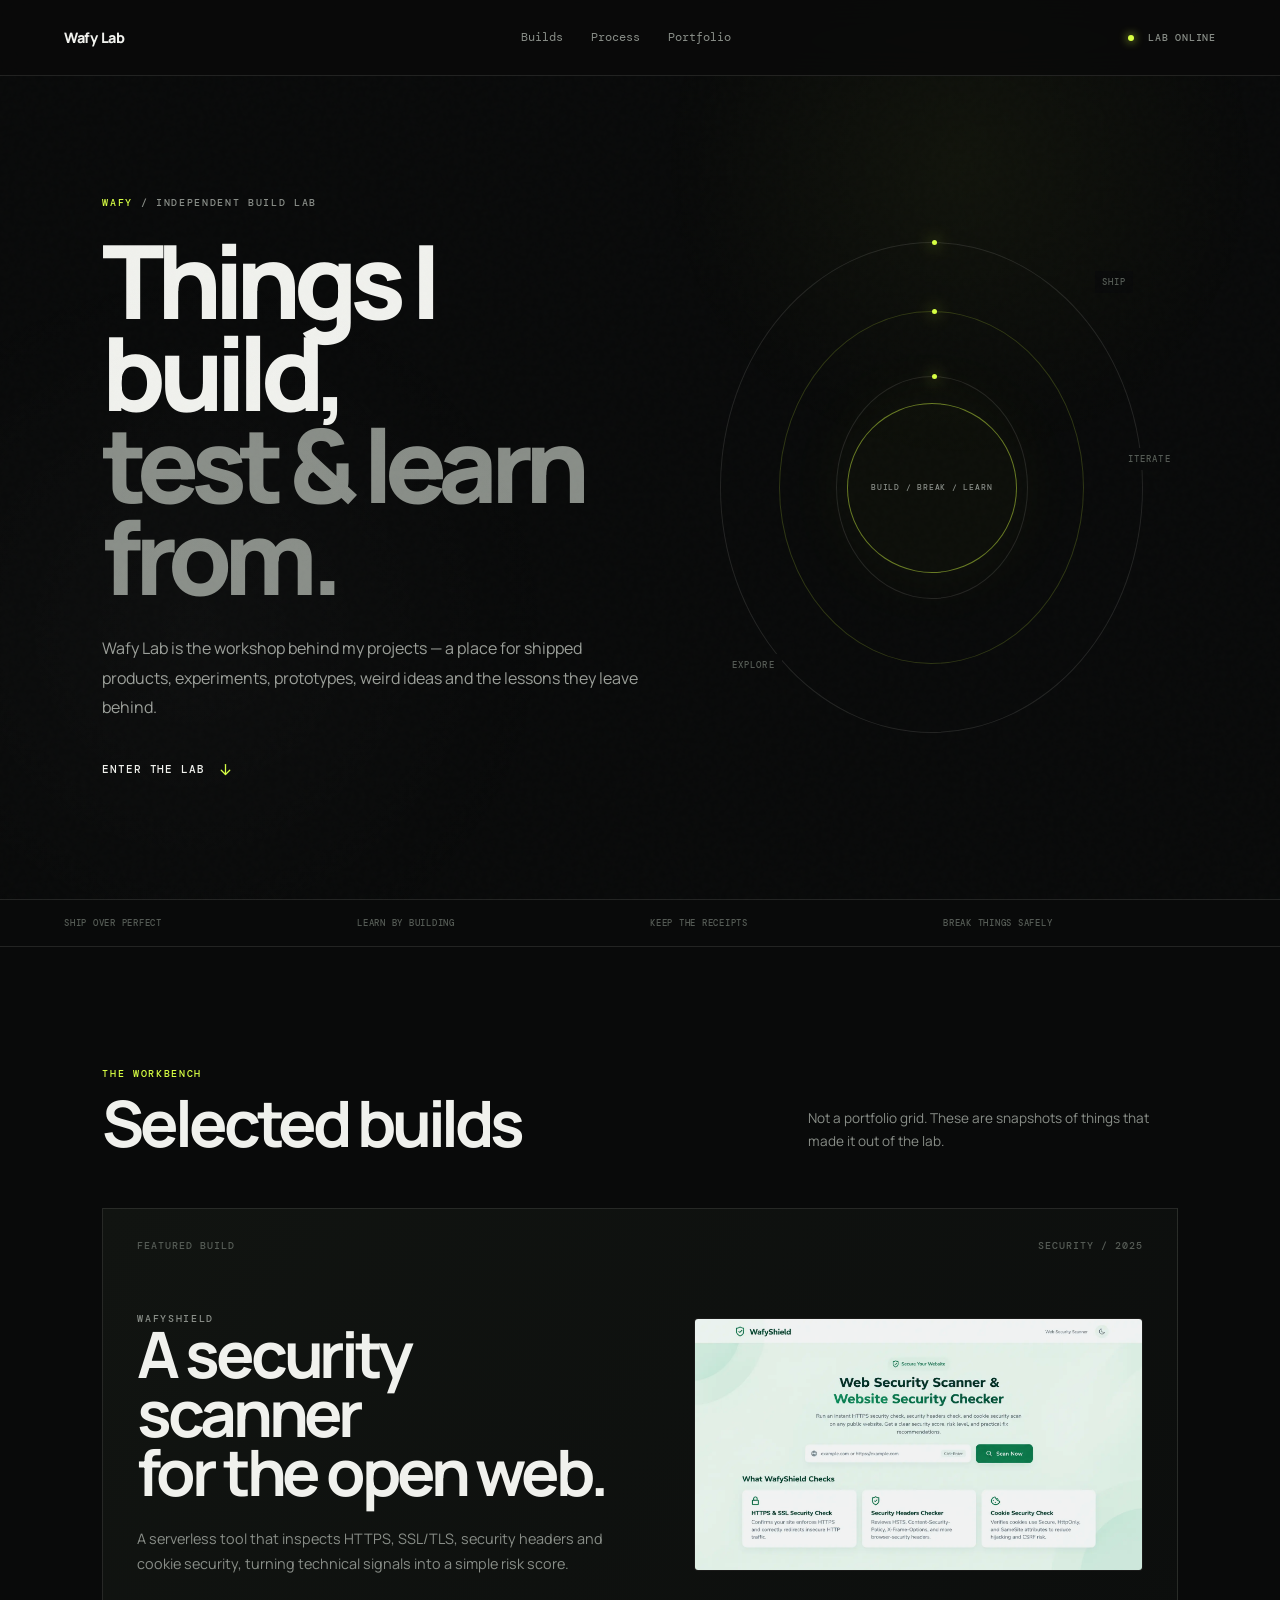
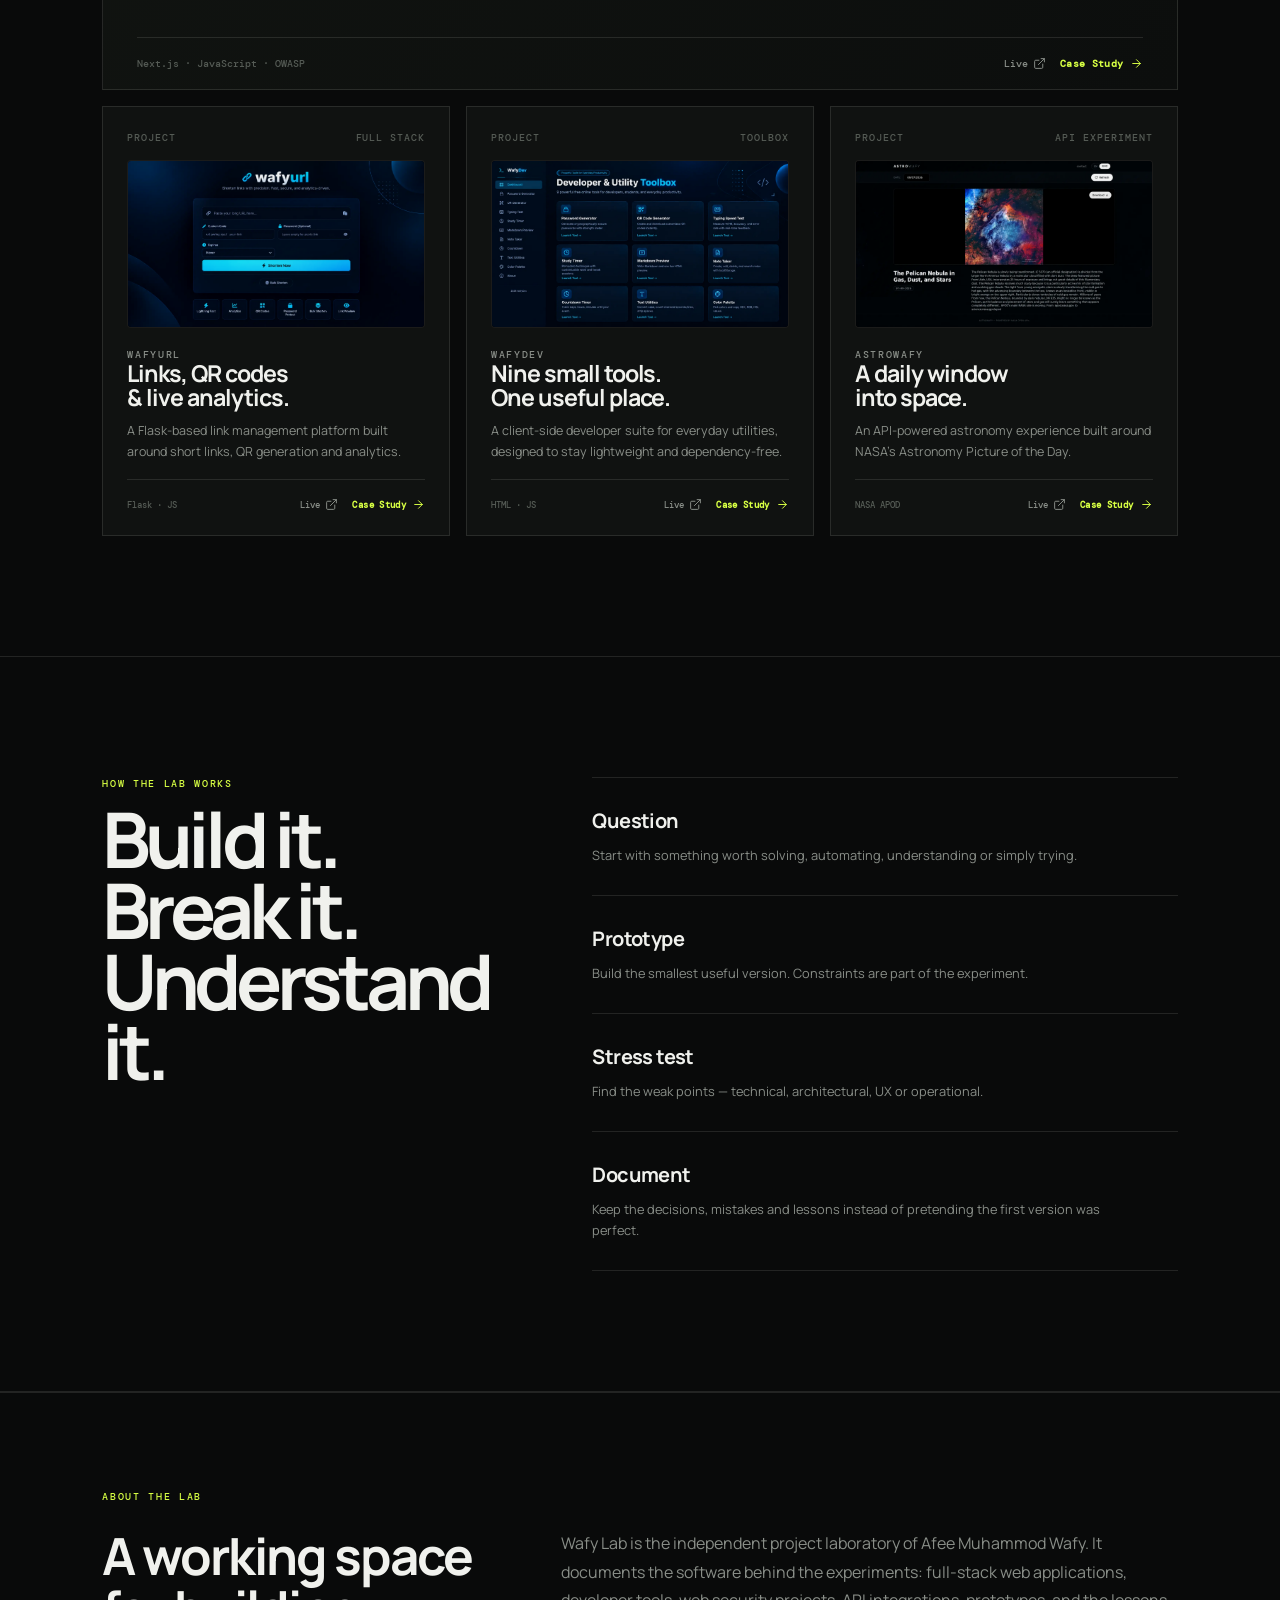
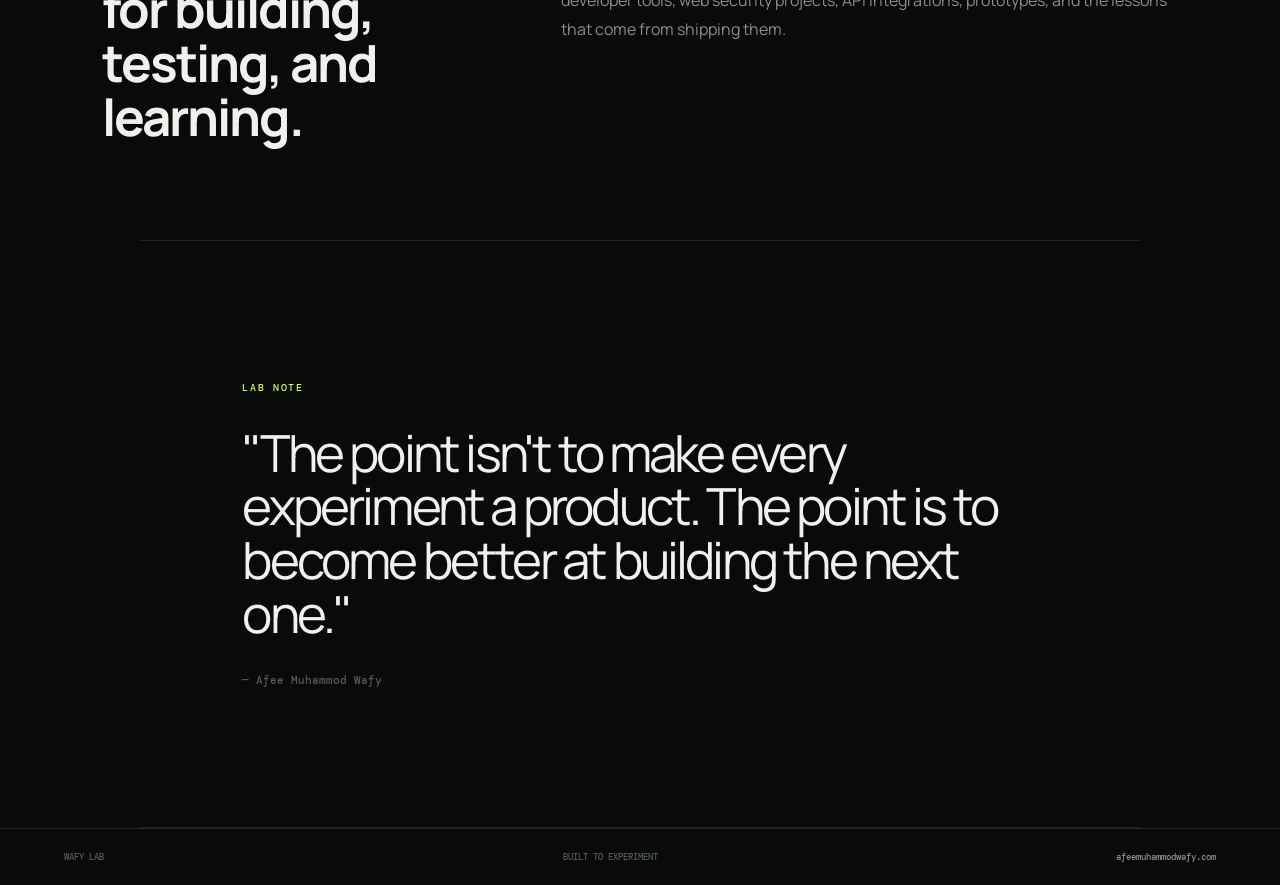
==== commit f5166a3b: "Add files via upload" ====
--- a/index.html
+++ b/index.html
@@ -6,153 +6,13 @@
   <title>Wafy Lab — Software Projects, Experiments & Technical Builds</title>
   <meta name="description" content="Wafy Lab is Afee Muhammod Wafy's independent space for software projects, full-stack web apps, developer tools, security experiments, API builds, and technical lessons.">
   <meta name="author" content="Afee Muhammod Wafy">
-  <meta name="robots" content="index, follow, max-image-preview:large, max-snippet:-1, max-video-preview:-1">
+  <meta name="robots" content="index, follow">
   <link rel="canonical" href="https://amwafy.xyz/">
-
-  <meta property="og:type" content="website">
-  <meta property="og:site_name" content="Wafy Lab">
-  <meta property="og:title" content="Wafy Lab — Software Projects, Experiments & Technical Builds">
-  <meta property="og:description" content="Explore software projects, full-stack web apps, developer tools, web security experiments, API-powered builds, and technical lessons by Afee Muhammod Wafy.">
-  <meta property="og:url" content="https://amwafy.xyz/">
-  <meta property="og:image" content="https://afeemuhammodwafy.com/image-og.png">
-  <meta property="og:image:alt" content="Wafy Lab — software projects and technical experiments by Afee Muhammod Wafy">
-
-  <meta name="twitter:card" content="summary_large_image">
-  <meta name="twitter:title" content="Wafy Lab — Software Projects, Experiments & Technical Builds">
-  <meta name="twitter:description" content="Software projects, developer tools, security experiments, API builds, prototypes, and lessons from Afee Muhammod Wafy.">
-  <meta name="twitter:image" content="https://afeemuhammodwafy.com/image-og.png">
-  <meta name="twitter:creator" content="@muhammodwafy">
-
   <link rel="preconnect" href="https://fonts.googleapis.com">
   <link rel="preconnect" href="https://fonts.gstatic.com" crossorigin>
   <link href="https://fonts.googleapis.com/css2?family=DM+Mono:wght@400;500&family=Manrope:wght@400;500;600;700;800&display=swap" rel="stylesheet">
-
   <link rel="icon" href="data:image/svg+xml,%3Csvg xmlns='http://www.w3.org/2000/svg' viewBox='0 0 64 64'%3E%3Crect width='64' height='64' rx='14' fill='%230b0b0b'/%3E%3Cpath d='M18 17h28v8H34v22h-9V25H18z' fill='white'/%3E%3C/svg%3E">
-
   <link rel="stylesheet" href="style.css">
-
-  <script type="application/ld+json">
-  {
-    "@context": "https://schema.org",
-    "@graph": [
-      {
-        "@type": "WebSite",
-        "@id": "https://amwafy.xyz/#website",
-        "url": "https://amwafy.xyz/",
-        "name": "Wafy Lab",
-        "description": "An independent software project laboratory documenting builds, experiments, prototypes and technical lessons.",
-        "publisher": {
-          "@id": "https://amwafy.xyz/#person"
-        }
-      },
-      {
-        "@type": "Person",
-        "@id": "https://amwafy.xyz/#person",
-        "name": "Afee Muhammod Wafy",
-        "jobTitle": "Web Developer & Science Student",
-        "url": "https://afeemuhammodwafy.com/",
-        "image": "https://afeemuhammodwafy.com/profile.png",
-        "nationality": "Bangladesh",
-        "sameAs": [
-          "https://github.com/afeemuhammodwafy1",
-          "https://dev.to/afeemuhammodwafy",
-          "https://bd.linkedin.com/in/afeemuhammodwafy1",
-          "https://twitter.com/muhammodwafy"
-        ],
-        "knowsAbout": [
-          "Front-End Development",
-          "Web Development",
-          "Cybersecurity",
-          "Artificial Intelligence",
-          "Python",
-          "JavaScript",
-          "Flask",
-          "Next.js",
-          "REST APIs",
-          "OWASP"
-        ]
-      },
-      {
-        "@type": "CollectionPage",
-        "@id": "https://amwafy.xyz/#collection",
-        "url": "https://amwafy.xyz/",
-        "name": "Wafy Lab — Software Projects, Experiments & Technical Builds",
-        "description": "A collection of software projects, developer tools, web security experiments, API integrations, prototypes and technical learnings.",
-        "isPartOf": {
-          "@id": "https://amwafy.xyz/#website"
-        },
-        "about": {
-          "@id": "https://amwafy.xyz/#person"
-        }
-      },
-      {
-        "@type": "ItemList",
-        "@id": "https://amwafy.xyz/#projects",
-        "name": "Selected Wafy Lab Builds",
-        "itemListElement": [
-          {
-            "@type": "ListItem",
-            "position": 1,
-            "name": "WafyShield",
-            "url": "https://shield.amwafy.xyz/"
-          },
-          {
-            "@type": "ListItem",
-            "position": 2,
-            "name": "WafyURL",
-            "url": "https://url.amwafy.xyz/"
-          },
-          {
-            "@type": "ListItem",
-            "position": 3,
-            "name": "WafyDev",
-            "url": "https://github.com/afeemuhammodwafy1/wafydev"
-          },
-          {
-            "@type": "ListItem",
-            "position": 4,
-            "name": "AstroWafy",
-            "url": "https://astro.amwafy.xyz/"
-          }
-        ]
-      }
-    ]
-  }
-  </script>
-
-  <script type="application/ld+json">
-  {
-    "@context": "https://schema.org",
-    "@type": "FAQPage",
-    "mainEntity": [
-      {
-        "@type": "Question",
-        "name": "What is Wafy Lab?",
-        "acceptedAnswer": {
-          "@type": "Answer",
-          "text": "Wafy Lab is Afee Muhammod Wafy's independent space for software projects, experiments, prototypes, technical notes, and lessons learned while building."
-        }
-      },
-      {
-        "@type": "Question",
-        "name": "What technologies are used in Wafy Lab projects?",
-        "acceptedAnswer": {
-          "@type": "Answer",
-          "text": "Projects explore Python, Flask, JavaScript, Next.js, HTML, CSS, REST APIs, OWASP-oriented web security, Chart.js, and the NASA APOD API."
-        }
-      },
-      {
-        "@type": "Question",
-        "name": "Where can I find the source code?",
-        "acceptedAnswer": {
-          "@type": "Answer",
-          "text": "Open-source projects and source repositories are linked from their individual build entries and Afee Muhammod Wafy's GitHub profile."
-        }
-      }
-    ]
-  }
-  </script>
-
 </head>
 <body>
   <a class="skip-link" href="#main-content">Skip to main content</a>
@@ -162,13 +22,11 @@
     <a class="brand" href="/" aria-label="Wafy Lab home">
       <span>Wafy Lab</span>
     </a>
-
     <nav>
       <a href="#builds">Builds</a>
       <a href="#process">Process</a>
       <a href="https://afeemuhammodwafy.com/" target="_blank" rel="noopener">Portfolio</a>
     </nav>
-
     <span class="status"><i></i> LAB ONLINE</span>
   </header>
 
@@ -218,6 +76,7 @@
         <p class="section-note">Not a portfolio grid. These are snapshots of things that made it out of the lab.</p>
       </div>
 
+      <!-- FEATURED: WafyShield -->
       <div class="featured-build">
         <div class="build-meta">
           <span>FEATURED BUILD</span>
@@ -241,16 +100,22 @@
 
         <div class="build-footer">
           <span>Next.js · JavaScript · OWASP</span>
-          <a href="https://shield.amwafy.xyz/" target="_blank" rel="noopener">
-            Open build
-            <svg viewBox="0 0 24 24" fill="none" stroke="currentColor" stroke-width="1.8" stroke-linecap="round" stroke-linejoin="round" aria-hidden="true">
-              <path d="M7 17 17 7"></path><path d="M8 7h9v9"></path>
-            </svg>
-          </a>
-        </div>
-      </div>
-
+          <div class="card-actions">
+            <a href="https://shield.amwafy.xyz/" target="_blank" rel="noopener" class="btn-live">
+              Live
+              <svg viewBox="0 0 24 24" fill="none" stroke="currentColor" stroke-width="1.8" stroke-linecap="round" stroke-linejoin="round"><path d="M18 13v6a2 2 0 0 1-2 2H5a2 2 0 0 1-2-2V8a2 2 0 0 1 2-2h6"></path><polyline points="15 3 21 3 21 9"></polyline><line x1="10" y1="14" x2="21" y2="3"></line></svg>
+            </a>
+            <a href="wafyshield/index.html" class="btn-case-study">
+              Case Study
+              <svg viewBox="0 0 24 24" fill="none" stroke="currentColor" stroke-width="1.8" stroke-linecap="round" stroke-linejoin="round"><path d="M5 12h14"></path><path d="m12 5 7 7-7 7"></path></svg>
+            </a>
+          </div>
+        </div>
+      </div>
+
+      <!-- STACK TILES -->
       <div class="build-stack">
+        <!-- TILE 1: WafyURL -->
         <article class="build-tile">
           <div class="tile-head"><span>PROJECT</span><span>FULL STACK</span></div>
           <div class="tile-media">
@@ -259,9 +124,22 @@
           <p class="micro">WAFYURL</p>
           <h3>Links, QR codes<br>& live analytics.</h3>
           <p>A Flask-based link management platform built around short links, QR generation and analytics.</p>
-          <div class="tile-foot"><span>Python · Flask · JS</span><a href="https://url.amwafy.xyz/" target="_blank" rel="noopener">Open →</a></div>
+          <div class="tile-foot">
+            <span class="tile-stack-tag">Flask · JS</span>
+            <div class="card-actions">
+              <a href="https://url.amwafy.xyz/" target="_blank" rel="noopener" class="btn-live">
+                Live
+                <svg viewBox="0 0 24 24" fill="none" stroke="currentColor" stroke-width="1.8" stroke-linecap="round" stroke-linejoin="round"><path d="M18 13v6a2 2 0 0 1-2 2H5a2 2 0 0 1-2-2V8a2 2 0 0 1 2-2h6"></path><polyline points="15 3 21 3 21 9"></polyline><line x1="10" y1="14" x2="21" y2="3"></line></svg>
+              </a>
+              <a href="wafyurl/index.html" class="btn-case-study">
+                Case Study
+                <svg viewBox="0 0 24 24" fill="none" stroke="currentColor" stroke-width="1.8" stroke-linecap="round" stroke-linejoin="round"><path d="M5 12h14"></path><path d="m12 5 7 7-7 7"></path></svg>
+              </a>
+            </div>
+          </div>
         </article>
 
+        <!-- TILE 2: WafyDev -->
         <article class="build-tile">
           <div class="tile-head"><span>PROJECT</span><span>TOOLBOX</span></div>
           <div class="tile-media">
@@ -270,9 +148,22 @@
           <p class="micro">WAFYDEV</p>
           <h3>Nine small tools.<br>One useful place.</h3>
           <p>A client-side developer suite for everyday utilities, designed to stay lightweight and dependency-free.</p>
-          <div class="tile-foot"><span>HTML · CSS · JS</span><a href="https://afeemuhammodwafy1.github.io/wafydev/" target="_blank" rel="noopener">Open →</a></div>
+          <div class="tile-foot">
+            <span class="tile-stack-tag">HTML · JS</span>
+            <div class="card-actions">
+              <a href="https://afeemuhammodwafy1.github.io/wafydev/" target="_blank" rel="noopener" class="btn-live">
+                Live
+                <svg viewBox="0 0 24 24" fill="none" stroke="currentColor" stroke-width="1.8" stroke-linecap="round" stroke-linejoin="round"><path d="M18 13v6a2 2 0 0 1-2 2H5a2 2 0 0 1-2-2V8a2 2 0 0 1 2-2h6"></path><polyline points="15 3 21 3 21 9"></polyline><line x1="10" y1="14" x2="21" y2="3"></line></svg>
+              </a>
+              <a href="wafydev/index.html" class="btn-case-study">
+                Case Study
+                <svg viewBox="0 0 24 24" fill="none" stroke="currentColor" stroke-width="1.8" stroke-linecap="round" stroke-linejoin="round"><path d="M5 12h14"></path><path d="m12 5 7 7-7 7"></path></svg>
+              </a>
+            </div>
+          </div>
         </article>
 
+        <!-- TILE 3: AstroWafy -->
         <article class="build-tile">
           <div class="tile-head"><span>PROJECT</span><span>API EXPERIMENT</span></div>
           <div class="tile-media">
@@ -281,7 +172,19 @@
           <p class="micro">ASTROWAFY</p>
           <h3>A daily window<br>into space.</h3>
           <p>An API-powered astronomy experience built around NASA's Astronomy Picture of the Day.</p>
-          <div class="tile-foot"><span>JS · NASA APOD API</span><a href="https://astro.amwafy.xyz/" target="_blank" rel="noopener">Open →</a></div>
+          <div class="tile-foot">
+            <span class="tile-stack-tag">NASA APOD</span>
+            <div class="card-actions">
+              <a href="https://astro.amwafy.xyz/" target="_blank" rel="noopener" class="btn-live">
+                Live
+                <svg viewBox="0 0 24 24" fill="none" stroke="currentColor" stroke-width="1.8" stroke-linecap="round" stroke-linejoin="round"><path d="M18 13v6a2 2 0 0 1-2 2H5a2 2 0 0 1-2-2V8a2 2 0 0 1 2-2h6"></path><polyline points="15 3 21 3 21 9"></polyline><line x1="10" y1="14" x2="21" y2="3"></line></svg>
+              </a>
+              <a href="astrowafy/index.html" class="btn-case-study">
+                Case Study
+                <svg viewBox="0 0 24 24" fill="none" stroke="currentColor" stroke-width="1.8" stroke-linecap="round" stroke-linejoin="round"><path d="M5 12h14"></path><path d="m12 5 7 7-7 7"></path></svg>
+              </a>
+            </div>
+          </div>
         </article>
       </div>
     </section>
@@ -316,53 +219,6 @@
         </div>
         <div class="lab-info-copy">
           <p>Wafy Lab is the independent project laboratory of Afee Muhammod Wafy. It documents the software behind the experiments: full-stack web applications, developer tools, web security projects, API integrations, prototypes, and the lessons that come from shipping them.</p>
-          <p>The lab complements the professional portfolio by focusing on <strong>how things are built</strong> rather than only presenting finished work. Each build is a record of decisions, implementation challenges, testing, and technical growth.</p>
-        </div>
-      </div>
-    </section>
-
-    <section class="tech-map" id="technology" aria-labelledby="technology-title">
-      <div class="section-label">TECHNOLOGY MAP</div>
-      <div class="tech-map-grid">
-        <div>
-          <h2 id="technology-title">Tools, technologies, and ideas explored.</h2>
-        </div>
-        <div class="tech-list" aria-label="Technologies used across Wafy Lab projects">
-          <span>Python</span>
-          <span>Flask</span>
-          <span>JavaScript</span>
-          <span>Next.js</span>
-          <span>HTML</span>
-          <span>CSS</span>
-          <span>REST APIs</span>
-          <span>OWASP</span>
-          <span>HTTP Security</span>
-          <span>Chart.js</span>
-          <span>NASA APOD API</span>
-          <span>GitHub</span>
-        </div>
-      </div>
-    </section>
-
-    <section class="faq" id="faq" aria-labelledby="faq-title">
-      <div class="section-label">FAQ</div>
-      <div class="faq-grid">
-        <div>
-          <h2 id="faq-title">Questions about Wafy Lab.</h2>
-        </div>
-        <div class="faq-list">
-          <details>
-            <summary>What is Wafy Lab?</summary>
-            <p>Wafy Lab is Afee Muhammod Wafy's independent space for software projects, experiments, prototypes, technical notes, and lessons learned while building.</p>
-          </details>
-          <details>
-            <summary>What technologies are used in Wafy Lab projects?</summary>
-            <p>Projects explore technologies including Python, Flask, JavaScript, Next.js, HTML, CSS, REST APIs, OWASP-oriented web security, Chart.js, and the NASA APOD API.</p>
-          </details>
-          <details>
-            <summary>Where can I find the source code?</summary>
-            <p>Open-source projects and source repositories are linked from their individual build entries and GitHub profile.</p>
-          </details>
         </div>
       </div>
     </section>
@@ -381,7 +237,5 @@
     <span>BUILT TO EXPERIMENT</span>
     <a href="https://afeemuhammodwafy.com/" target="_blank" rel="noopener">afeemuhammodwafy.com</a>
   </footer>
-
-  <script src="script.js"></script>
 </body>
 </html>
--- a/style.css
+++ b/style.css
@@ -1,139 +1,957 @@
-:root{
-  --bg:#090a0a;
-  --panel:#101211;
-  --panel-2:#141715;
-  --text:#f0f1ed;
-  --muted:#898e88;
-  --dim:#555b55;
-  --line:rgba(240,241,237,.11);
-  --acid:#d7ff43;
-  --mono:"DM Mono",monospace;
-  --sans:"Manrope",sans-serif;
-}
-*{box-sizing:border-box}
-html{scroll-behavior:smooth}
-body{margin:0;background:var(--bg);color:var(--text);font-family:var(--sans);overflow-x:hidden}
-body:before{content:"";position:fixed;inset:0;background:radial-gradient(circle at 75% 18%,rgba(215,255,67,.045),transparent 25%),radial-gradient(circle at 15% 70%,rgba(255,255,255,.025),transparent 30%);pointer-events:none}
-.noise{position:fixed;inset:0;opacity:.025;pointer-events:none;z-index:10;background-image:url("data:image/svg+xml,%3Csvg viewBox='0 0 180 180' xmlns='http://www.w3.org/2000/svg'%3E%3Cfilter id='n'%3E%3CfeTurbulence type='fractalNoise' baseFrequency='.9' numOctaves='3' stitchTiles='stitch'/%3E%3C/filter%3E%3Crect width='100%25' height='100%25' filter='url(%23n)' opacity='.7'/%3E%3C/svg%3E")}
-a{color:inherit}
-.topbar{height:76px;border-bottom:1px solid var(--line);display:flex;align-items:center;padding:0 clamp(20px,5vw,72px);gap:42px;position:relative;z-index:2;background:rgba(9,10,10,.78);backdrop-filter:blur(16px);position:sticky;top:0}
-.brand{display:flex;align-items:center;gap:0;text-decoration:none;font-size:.9rem;font-weight:800;letter-spacing:-.02em}
-.brand-mark{display:none}
-.topbar nav{display:flex;gap:28px;margin:auto;font:400 .72rem var(--mono);color:var(--muted)}
-.topbar nav a{text-decoration:none;transition:color .2s}
-.topbar nav a:hover{color:var(--text)}
-.status{font:500 .62rem var(--mono);letter-spacing:.08em;color:var(--muted)}
-.status i{display:inline-block;width:6px;height:6px;background:var(--acid);border-radius:50%;margin-right:7px;box-shadow:0 0 10px var(--acid)}
-.hero{min-height:calc(100vh - 76px);display:grid;grid-template-columns:minmax(0,1.05fr) minmax(380px,.95fr);align-items:center;gap:40px;padding:70px clamp(20px,8vw,120px);border-bottom:1px solid var(--line)}
-.kicker,.eyebrow,.micro{font:500 .65rem var(--mono);letter-spacing:.16em;color:var(--muted);text-transform:uppercase}
-.kicker span,.eyebrow{color:var(--acid)}
-.hero h1{font-size:clamp(3.6rem,8vw,8.2rem);line-height:.9;letter-spacing:-.075em;margin:25px 0 32px;font-weight:800}
-.hero h1 em{font-style:normal;color:var(--muted)}
-.lede{max-width:630px;color:#9b9f99;font-size:1rem;line-height:1.85}
-.scroll-cue{display:inline-flex;align-items:center;gap:12px;margin-top:38px;text-decoration:none;font:500 .68rem var(--mono);color:var(--text);text-transform:uppercase;letter-spacing:.08em}
-.scroll-cue svg{width:17px;color:var(--acid);transition:transform .2s}
-.scroll-cue:hover svg{transform:translateY(4px)}
-.lab-orbit{height:min(570px,45vw);min-height:360px;position:relative;display:grid;place-items:center}
-.orbit{position:absolute;border:1px solid var(--line);border-radius:50%;animation:spin linear infinite}
-.orbit-a{width:86%;height:86%;animation-duration:28s}
-.orbit-b{width:62%;height:62%;border-color:rgba(215,255,67,.18);animation-duration:19s;animation-direction:reverse}
-.orbit-c{width:39%;height:39%;animation-duration:12s}
-.orbit:after{content:"";position:absolute;width:5px;height:5px;background:var(--acid);border-radius:50%;top:-3px;left:50%;box-shadow:0 0 16px var(--acid)}
-.core{width:170px;height:170px;border:1px solid rgba(215,255,67,.45);border-radius:50%;display:flex;flex-direction:column;align-items:center;justify-content:center;background:rgba(215,255,67,.025);box-shadow:0 0 80px rgba(215,255,67,.05)}
-.core small{font:500 .48rem var(--mono);color:var(--muted);letter-spacing:.1em;text-align:center;line-height:1.6}
-.orbit-label{position:absolute;font:500 .55rem var(--mono);letter-spacing:.12em;color:var(--dim);background:var(--bg);padding:5px 7px}
-.l1{top:12%;right:9%}.l2{bottom:17%;left:8%}.l3{top:43%;right:0}
-@keyframes spin{to{transform:rotate(360deg)}}
-.signal-strip{border-bottom:1px solid var(--line);display:grid;grid-template-columns:repeat(4,1fr);padding:17px clamp(20px,5vw,72px);gap:20px;font:500 .59rem var(--mono);color:var(--dim);letter-spacing:.08em}
-.builds{padding:120px clamp(20px,8vw,120px)}
-.section-intro{display:flex;justify-content:space-between;align-items:end;gap:40px;margin-bottom:55px}
-.section-intro h2,.process h2{font-size:clamp(2.7rem,5vw,5.2rem);line-height:.92;letter-spacing:-.065em;margin:14px 0 0}
-.section-note{max-width:370px;color:var(--muted);font-size:.85rem;line-height:1.7;margin:0}
-.featured-build{border:1px solid var(--line);background:linear-gradient(125deg,#111411,#0c0e0d);padding:30px 34px 0;overflow:hidden}
-.build-meta,.tile-head{display:flex;justify-content:space-between;font:500 .6rem var(--mono);letter-spacing:.1em;color:var(--dim)}
-.featured-content{display:grid;grid-template-columns:1.05fr .95fr;gap:60px;padding:60px 0;align-items:center}
-.micro{color:var(--acid);margin-bottom:14px}
-.featured-content h3{font-size:clamp(2.5rem,5vw,5.2rem);line-height:.92;letter-spacing:-.065em;margin:0}
-.build-description{max-width:560px;color:var(--muted);line-height:1.8;font-size:.9rem;margin-top:24px}
-.project-media{width:100%;aspect-ratio:16/9;border:1px solid var(--line);background:#000;border-radius:4px;overflow:hidden;position:relative}
-.tile-media{width:100%;aspect-ratio:16/9;border:1px solid var(--line);background:#000;border-radius:4px;overflow:hidden;position:relative;margin:16px 0 20px}
-.project-shot{width:100%;height:100%;object-fit:cover;display:block;filter:contrast(102%) brightness(0.95);transition:transform .4s cubic-bezier(.16,1,.3,1),filter .4s ease}
-.build-footer{border-top:1px solid var(--line);padding:19px 0;display:flex;justify-content:space-between;gap:20px;font:500 .6rem var(--mono);color:var(--dim)}
-.build-footer a,.tile-foot a{display:inline-flex;align-items:center;gap:7px;color:var(--text);text-decoration:none}
-.build-footer svg{width:14px;color:var(--acid)}
-.build-stack{display:grid;grid-template-columns:repeat(3,1fr);gap:16px;margin-top:16px}
-.build-tile{min-height:430px;border:1px solid var(--line);padding:24px;display:flex;flex-direction:column;position:relative;background:var(--panel);transition:transform .25s,border-color .25s}
-.build-tile:hover{transform:translateY(-4px);border-color:rgba(215,255,67,.28)}
-.build-tile:hover .project-shot,.featured-build:hover .project-shot{transform:scale(1.04);filter:contrast(108%) brightness(1)}
-.build-tile:hover .tile-media,.featured-build:hover .project-media{border-color:rgba(215,255,67,.35)}
-.build-tile h3{font-size:1.45rem;line-height:1.05;letter-spacing:-.045em;margin:0 0 10px}
-.build-tile>p:not(.micro){color:var(--muted);font-size:.78rem;line-height:1.7;max-width:330px;margin:0}
-.tile-foot{border-top:1px solid var(--line);margin-top:auto;padding-top:18px;display:flex;justify-content:space-between;font:500 .58rem var(--mono);color:var(--dim)}
-.tile-foot a{color:var(--acid)}
-.process{padding:120px clamp(20px,8vw,120px);display:grid;grid-template-columns:.8fr 1.2fr;gap:100px;border-top:1px solid var(--line);border-bottom:1px solid var(--line)}
-.process h2{font-size:clamp(3rem,6vw,6rem)}
-.process-list{border-top:1px solid var(--line)}
-.process-row{padding:28px 0;border-bottom:1px solid var(--line)}
-.process-row h3{margin:0;font-size:1.25rem;letter-spacing:-.03em}
-.process-row p{color:var(--muted);font-size:.8rem;line-height:1.7;max-width:540px;margin:9px 0 0}
-.manifesto{padding:140px clamp(20px,8vw,120px);border-top:1px solid var(--line);border-bottom:1px solid var(--line);max-width:1000px;margin:0 auto}
-.manifesto .eyebrow{margin-bottom:2rem}
-blockquote{font-size:clamp(1.9rem,4vw,4.2rem);line-height:1.05;letter-spacing:-.055em;max-width:1000px;margin:0 0 2rem 0}
-.signature{font:500 .68rem var(--mono);color:var(--dim)}
-footer{border-top:1px solid var(--line);padding:22px clamp(20px,5vw,72px);display:flex;justify-content:space-between;gap:20px;font:500 .57rem var(--mono);color:var(--dim)}
-footer a{text-decoration:none;color:var(--muted)}
-@media(max-width:900px){
-  .hero{grid-template-columns:1fr;padding-top:90px}
-  .lab-orbit{height:440px}
-  .build-stack{grid-template-columns:1fr}
-  .featured-content{grid-template-columns:1fr;gap:45px}
-  .process{grid-template-columns:1fr;gap:60px}
-}
-@media(max-width:620px){
-  .topbar{height:64px;padding:0 18px;gap:0}
-  .topbar nav{display:none}
-  .status{margin-left:auto}
-  .hero{min-height:auto;padding:80px 20px 70px}
-  .hero h1{font-size:clamp(3.1rem,17vw,5rem)}
-  .lab-orbit{min-height:310px;height:310px}
-  .core{width:130px;height:130px}
-  .core small{font-size:.4rem}
-  .signal-strip{grid-template-columns:1fr 1fr;font-size:.52rem}
-  .builds,.process{padding:80px 20px}
-  .section-intro{display:block}
-  .section-note{margin-top:20px}
-  .featured-build{padding:22px 20px 0}
-  .featured-content{padding:40px 0 35px}
-  .build-footer{display:block}
-  .build-footer a{margin-top:14px}
-  .manifesto{padding:90px 20px}
-  footer{display:grid;grid-template-columns:1fr}
-}
-@media(prefers-reduced-motion:reduce){
-  html{scroll-behavior:auto}
-  .orbit{animation:none}
-}
-.featured-build,.build-tile,.process-row,.manifesto{opacity:0;transform:translateY(16px);transition:opacity .7s ease,transform .7s ease,border-color .25s}
-.featured-build.visible,.build-tile.visible,.process-row.visible,.manifesto.visible{opacity:1;transform:none}
-.skip-link{position:fixed;left:1rem;top:-4rem;z-index:9999;padding:.7rem 1rem;background:#111;color:#fff;text-decoration:none;border-radius:.5rem}
-.skip-link:focus{top:1rem}
-.section-label{font-family:var(--mono);font-size:.65rem;font-weight:500;letter-spacing:.16em;color:var(--acid);text-transform:uppercase;margin-bottom:1.5rem}
-.lab-info,.tech-map,.faq{padding:6rem clamp(20px,8vw,120px);border-top:1px solid var(--line)}
-.lab-info-grid,.tech-map-grid,.faq-grid{display:grid;grid-template-columns:minmax(0,.8fr) minmax(0,1.2fr);gap:3rem;align-items:start;max-width:1400px;margin:0 auto}
-.lab-info h2,.tech-map h2,.faq h2{margin:0;font-size:clamp(2.5rem,4vw,3.8rem);line-height:1.05;letter-spacing:-.04em}
-.lab-info-copy p{margin:0 0 1rem;max-width:65ch;line-height:1.8;color:var(--muted)}
-.lab-info-copy p strong{color:var(--text)}
-.tech-list{display:flex;flex-wrap:wrap;gap:.65rem;justify-content:center}
-.tech-list span{display:inline-flex;align-items:center;padding:.6rem .8rem;border:1px solid var(--line);border-radius:999px;font-family:var(--mono);font-size:.78rem;color:var(--muted);transition:all .2s ease}
-.tech-list span:hover{border-color:var(--acid);color:var(--text)}
-.faq-list{display:grid;gap:.75rem}
-.faq details{border-bottom:1px solid var(--line);padding:1rem 0}
-.faq summary{cursor:pointer;font-weight:700;font-size:1.05rem;color:var(--text);transition:color .2s ease}
-.faq summary:hover{color:var(--acid)}
-.faq details p{max-width:65ch;line-height:1.7;margin:.9rem 0 0;color:var(--muted)}
-@media(max-width:760px){
-  .lab-info-grid,.tech-map-grid,.faq-grid{grid-template-columns:1fr;gap:1.5rem}
-  .lab-info,.tech-map,.faq{padding:4rem 20px}
-  .lab-info h2,.tech-map h2,.faq h2{font-size:clamp(2rem,6vw,2.8rem)}
-  .tech-list{justify-content:flex-start}
+:root {
+  --bg: #090a0a;
+  --panel: #101211;
+  --panel-2: #141715;
+  --text: #f0f1ed;
+  --muted: #898e88;
+  --dim: #555b55;
+  --line: rgba(240, 241, 237, 0.11);
+  --acid: #d7ff43;
+  --mono: "DM Mono", monospace;
+  --sans: "Manrope", sans-serif;
+}
+
+* {
+  box-sizing: border-box;
+  margin: 0;
+  padding: 0;
+}
+
+html {
+  scroll-behavior: smooth;
+}
+
+body {
+  background: var(--bg);
+  color: var(--text);
+  font-family: var(--sans);
+  overflow-x: hidden;
+  line-height: 1.5;
+}
+
+body:before {
+  content: "";
+  position: fixed;
+  inset: 0;
+  background: radial-gradient(circle at 75% 18%, rgba(215, 255, 67, 0.045), transparent 25%),
+              radial-gradient(circle at 15% 70%, rgba(255, 255, 255, 0.025), transparent 30%);
+  pointer-events: none;
+}
+
+.noise {
+  position: fixed;
+  inset: 0;
+  opacity: 0.025;
+  pointer-events: none;
+  z-index: 10;
+  background-image: url("data:image/svg+xml,%3Csvg viewBox='0 0 180 180' xmlns='http://www.w3.org/2000/svg'%3E%3Cfilter id='n'%3E%3CfeTurbulence type='fractalNoise' baseFrequency='.9' numOctaves='3' stitchTiles='stitch'/%3E%3C/filter%3E%3Crect width='100%25' height='100%25' filter='url(%23n)' opacity='.7'/%3E%3C/svg%3E");
+}
+
+a {
+  color: inherit;
+}
+
+.skip-link {
+  position: fixed;
+  left: 1rem;
+  top: -4rem;
+  z-index: 9999;
+  padding: 0.7rem 1rem;
+  background: #111;
+  color: #fff;
+  text-decoration: none;
+  border-radius: 0.5rem;
+}
+
+.skip-link:focus {
+  top: 1rem;
+}
+
+.topbar {
+  height: 76px;
+  border-bottom: 1px solid var(--line);
+  display: flex;
+  align-items: center;
+  padding: 0 clamp(20px, 5vw, 72px);
+  gap: 42px;
+  background: rgba(9, 10, 10, 0.78);
+  backdrop-filter: blur(16px);
+  position: sticky;
+  top: 0;
+  z-index: 100;
+}
+
+.brand {
+  display: flex;
+  align-items: center;
+  text-decoration: none;
+  font-size: 0.9rem;
+  font-weight: 800;
+  letter-spacing: -0.02em;
+}
+
+.topbar nav {
+  display: flex;
+  gap: 28px;
+  margin: auto;
+  font: 400 0.72rem var(--mono);
+  color: var(--muted);
+}
+
+.topbar nav a {
+  text-decoration: none;
+  transition: color 0.2s;
+}
+
+.topbar nav a:hover {
+  color: var(--text);
+}
+
+.status {
+  font: 500 0.62rem var(--mono);
+  letter-spacing: 0.08em;
+  color: var(--muted);
+}
+
+.status i {
+  display: inline-block;
+  width: 6px;
+  height: 6px;
+  background: var(--acid);
+  border-radius: 50%;
+  margin-right: 7px;
+  box-shadow: 0 0 10px var(--acid);
+}
+
+.hero {
+  min-height: calc(100vh - 76px);
+  display: grid;
+  grid-template-columns: minmax(0, 1.05fr) minmax(380px, 0.95fr);
+  align-items: center;
+  gap: 40px;
+  padding: 70px clamp(20px, 8vw, 120px);
+  border-bottom: 1px solid var(--line);
+}
+
+.kicker,
+.eyebrow,
+.micro {
+  font: 500 0.65rem var(--mono);
+  letter-spacing: 0.16em;
+  color: var(--muted);
+  text-transform: uppercase;
+}
+
+.kicker span,
+.eyebrow {
+  color: var(--acid);
+}
+
+.hero h1 {
+  font-size: clamp(3.6rem, 8vw, 8.2rem);
+  line-height: 0.9;
+  letter-spacing: -0.075em;
+  margin: 25px 0 32px;
+  font-weight: 800;
+}
+
+.hero h1 em {
+  font-style: normal;
+  color: var(--muted);
+}
+
+.lede {
+  max-width: 630px;
+  color: #9b9f99;
+  font-size: 1rem;
+  line-height: 1.85;
+}
+
+.scroll-cue {
+  display: inline-flex;
+  align-items: center;
+  gap: 12px;
+  margin-top: 38px;
+  text-decoration: none;
+  font: 500 0.68rem var(--mono);
+  color: var(--text);
+  text-transform: uppercase;
+  letter-spacing: 0.08em;
+}
+
+.scroll-cue svg {
+  width: 17px;
+  color: var(--acid);
+  transition: transform 0.2s;
+}
+
+.scroll-cue:hover svg {
+  transform: translateY(4px);
+}
+
+.lab-orbit {
+  height: min(570px, 45vw);
+  min-height: 360px;
+  position: relative;
+  display: grid;
+  place-items: center;
+}
+
+.orbit {
+  position: absolute;
+  border: 1px solid var(--line);
+  border-radius: 50%;
+  animation: spin linear infinite;
+}
+
+.orbit-a {
+  width: 86%;
+  height: 86%;
+  animation-duration: 28s;
+}
+
+.orbit-b {
+  width: 62%;
+  height: 62%;
+  border-color: rgba(215, 255, 67, 0.18);
+  animation-duration: 19s;
+  animation-direction: reverse;
+}
+
+.orbit-c {
+  width: 39%;
+  height: 39%;
+  animation-duration: 12s;
+}
+
+.orbit:after {
+  content: "";
+  position: absolute;
+  width: 5px;
+  height: 5px;
+  background: var(--acid);
+  border-radius: 50%;
+  top: -3px;
+  left: 50%;
+  box-shadow: 0 0 16px var(--acid);
+}
+
+.core {
+  width: 170px;
+  height: 170px;
+  border: 1px solid rgba(215, 255, 67, 0.45);
+  border-radius: 50%;
+  display: flex;
+  flex-direction: column;
+  align-items: center;
+  justify-content: center;
+  background: rgba(215, 255, 67, 0.025);
+  box-shadow: 0 0 80px rgba(215, 255, 67, 0.05);
+}
+
+.core small {
+  font: 500 0.48rem var(--mono);
+  color: var(--muted);
+  letter-spacing: 0.1em;
+  text-align: center;
+  line-height: 1.6;
+}
+
+.orbit-label {
+  position: absolute;
+  font: 500 0.55rem var(--mono);
+  letter-spacing: 0.12em;
+  color: var(--dim);
+  background: var(--bg);
+  padding: 5px 7px;
+}
+
+.l1 { top: 12%; right: 9%; }
+.l2 { bottom: 17%; left: 8%; }
+.l3 { top: 43%; right: 0; }
+
+@keyframes spin {
+  to {
+    transform: rotate(360deg);
+  }
+}
+
+.signal-strip {
+  border-bottom: 1px solid var(--line);
+  display: grid;
+  grid-template-columns: repeat(4, 1fr);
+  padding: 17px clamp(20px, 5vw, 72px);
+  gap: 20px;
+  font: 500 0.59rem var(--mono);
+  color: var(--dim);
+  letter-spacing: 0.08em;
+}
+
+.builds {
+  padding: 120px clamp(20px, 8vw, 120px);
+}
+
+.section-intro {
+  display: flex;
+  justify-content: space-between;
+  align-items: end;
+  gap: 40px;
+  margin-bottom: 55px;
+}
+
+.section-intro h2,
+.process h2 {
+  font-size: clamp(2.7rem, 5vw, 5.2rem);
+  line-height: 0.92;
+  letter-spacing: -0.065em;
+  margin: 14px 0 0;
+}
+
+.section-note {
+  max-width: 370px;
+  color: var(--muted);
+  font-size: 0.85rem;
+  line-height: 1.7;
+}
+
+.featured-build {
+  border: 1px solid var(--line);
+  background: linear-gradient(125deg, #111411, #0c0e0d);
+  padding: 30px 34px 0;
+  overflow: hidden;
+}
+
+.build-meta,
+.tile-head {
+  display: flex;
+  justify-content: space-between;
+  font: 500 0.6rem var(--mono);
+  letter-spacing: 0.1em;
+  color: var(--dim);
+}
+
+.featured-content {
+  display: grid;
+  grid-template-columns: 1.05fr 0.95fr;
+  gap: 60px;
+  padding: 60px 0;
+  align-items: center;
+}
+
+.featured-content h3 {
+  font-size: clamp(2.5rem, 5vw, 5.2rem);
+  line-height: 0.92;
+  letter-spacing: -0.065em;
+  margin: 0;
+}
+
+.build-description {
+  max-width: 560px;
+  color: var(--muted);
+  line-height: 1.8;
+  font-size: 0.9rem;
+  margin-top: 24px;
+}
+
+.project-media,
+.tile-media {
+  width: 100%;
+  aspect-ratio: 16/9;
+  border: 1px solid var(--line);
+  background: #000;
+  border-radius: 4px;
+  overflow: hidden;
+  position: relative;
+}
+
+.tile-media {
+  margin: 16px 0 20px;
+}
+
+.project-shot {
+  width: 100%;
+  height: 100%;
+  object-fit: cover;
+  display: block;
+  filter: contrast(102%) brightness(0.95);
+  transition: transform 0.4s cubic-bezier(0.16, 1, 0.3, 1), filter 0.4s ease;
+}
+
+.build-footer {
+  border-top: 1px solid var(--line);
+  padding: 19px 0;
+  display: flex;
+  justify-content: space-between;
+  align-items: center;
+  gap: 20px;
+  font: 500 0.6rem var(--mono);
+  color: var(--dim);
+}
+
+.tile-foot {
+  border-top: 1px solid var(--line);
+  margin-top: auto;
+  padding-top: 18px;
+  display: flex;
+  justify-content: space-between;
+  align-items: center;
+  gap: 12px;
+  font: 500 0.58rem var(--mono);
+  color: var(--dim);
+}
+
+.tile-stack-tag {
+  color: var(--dim);
+  font: 500 0.58rem var(--mono);
+}
+
+.card-actions {
+  display: flex;
+  align-items: center;
+  gap: 14px;
+}
+
+.btn-case-study {
+  display: inline-flex;
+  align-items: center;
+  gap: 6px;
+  color: var(--acid);
+  text-decoration: none;
+  font-weight: 600;
+  letter-spacing: 0.04em;
+  transition: opacity 0.2s;
+}
+
+.btn-case-study:hover {
+  opacity: 0.8;
+}
+
+.btn-live {
+  display: inline-flex;
+  align-items: center;
+  gap: 5px;
+  color: var(--muted);
+  text-decoration: none;
+  transition: color 0.2s;
+}
+
+.btn-live:hover {
+  color: var(--text);
+}
+
+.btn-case-study svg,
+.btn-live svg {
+  width: 13px;
+  height: 13px;
+  flex-shrink: 0;
+}
+
+.build-stack {
+  display: grid;
+  grid-template-columns: repeat(3, 1fr);
+  gap: 16px;
+  margin-top: 16px;
+}
+
+.build-tile {
+  min-height: 430px;
+  border: 1px solid var(--line);
+  padding: 24px;
+  display: flex;
+  flex-direction: column;
+  position: relative;
+  background: var(--panel);
+  transition: transform 0.25s, border-color 0.25s;
+}
+
+.build-tile:hover {
+  transform: translateY(-4px);
+  border-color: rgba(215, 255, 67, 0.28);
+}
+
+.build-tile:hover .project-shot,
+.featured-build:hover .project-shot {
+  transform: scale(1.04);
+  filter: contrast(108%) brightness(1);
+}
+
+.build-tile h3 {
+  font-size: 1.45rem;
+  line-height: 1.05;
+  letter-spacing: -0.045em;
+  margin: 0 0 10px;
+}
+
+.build-tile > p:not(.micro) {
+  color: var(--muted);
+  font-size: 0.78rem;
+  line-height: 1.7;
+  max-width: 330px;
+}
+
+.process {
+  padding: 120px clamp(20px, 8vw, 120px);
+  display: grid;
+  grid-template-columns: 0.8fr 1.2fr;
+  gap: 100px;
+  border-top: 1px solid var(--line);
+  border-bottom: 1px solid var(--line);
+}
+
+.process h2 {
+  font-size: clamp(3rem, 6vw, 6rem);
+}
+
+.process-list {
+  border-top: 1px solid var(--line);
+}
+
+.process-row {
+  padding: 28px 0;
+  border-bottom: 1px solid var(--line);
+}
+
+.process-row h3 {
+  font-size: 1.25rem;
+  letter-spacing: -0.03em;
+}
+
+.process-row p {
+  color: var(--muted);
+  font-size: 0.8rem;
+  line-height: 1.7;
+  max-width: 540px;
+  margin-top: 9px;
+}
+
+.manifesto {
+  padding: 140px clamp(20px, 8vw, 120px);
+  border-top: 1px solid var(--line);
+  border-bottom: 1px solid var(--line);
+  max-width: 1000px;
+  margin: 0 auto;
+}
+
+.manifesto .eyebrow {
+  margin-bottom: 2rem;
+}
+
+blockquote {
+  font-size: clamp(1.9rem, 4vw, 4.2rem);
+  line-height: 1.05;
+  letter-spacing: -0.055em;
+  max-width: 1000px;
+  margin-bottom: 2rem;
+}
+
+.signature {
+  font: 500 0.68rem var(--mono);
+  color: var(--dim);
+}
+
+.section-label {
+  font-family: var(--mono);
+  font-size: 0.65rem;
+  font-weight: 500;
+  letter-spacing: 0.16em;
+  color: var(--acid);
+  text-transform: uppercase;
+  margin-bottom: 1.5rem;
+}
+
+.lab-info {
+  padding: 6rem clamp(20px, 8vw, 120px);
+  border-top: 1px solid var(--line);
+}
+
+.lab-info-grid {
+  display: grid;
+  grid-template-columns: minmax(0, 0.8fr) minmax(0, 1.2fr);
+  gap: 3rem;
+  align-items: start;
+  max-width: 1400px;
+  margin: 0 auto;
+}
+
+.lab-info h2 {
+  font-size: clamp(2.5rem, 4vw, 3.8rem);
+  line-height: 1.05;
+  letter-spacing: -0.04em;
+}
+
+.lab-info-copy p {
+  margin-bottom: 1rem;
+  max-width: 65ch;
+  line-height: 1.8;
+  color: var(--muted);
+}
+
+.cs-header {
+  padding: 60px clamp(20px, 8vw, 120px) 40px;
+  border-bottom: 1px solid var(--line);
+}
+
+.cs-back {
+  display: inline-flex;
+  align-items: center;
+  gap: 8px;
+  font: 500 0.68rem var(--mono);
+  color: var(--muted);
+  text-decoration: none;
+  text-transform: uppercase;
+  letter-spacing: 0.1em;
+  margin-bottom: 32px;
+  transition: color 0.2s;
+}
+
+.cs-back:hover {
+  color: var(--acid);
+}
+
+.cs-back svg {
+  width: 14px;
+  height: 14px;
+}
+
+.cs-title-wrap h1 {
+  font-size: clamp(2.8rem, 6vw, 5.5rem);
+  line-height: 0.95;
+  letter-spacing: -0.06em;
+  margin: 16px 0 24px;
+  font-weight: 800;
+}
+
+.cs-meta-bar {
+  display: flex;
+  flex-wrap: wrap;
+  gap: 24px;
+  align-items: center;
+  padding: 20px 0;
+  border-top: 1px solid var(--line);
+  border-bottom: 1px solid var(--line);
+  margin-top: 30px;
+  font: 500 0.65rem var(--mono);
+  color: var(--dim);
+  letter-spacing: 0.08em;
+}
+
+.cs-meta-bar span {
+  display: inline-flex;
+  align-items: center;
+  gap: 6px;
+}
+
+.cs-meta-bar strong {
+  color: var(--text);
+}
+
+.cs-btn-row {
+  display: flex;
+  gap: 12px;
+  margin-left: auto;
+}
+
+.cs-btn {
+  display: inline-flex;
+  align-items: center;
+  gap: 8px;
+  padding: 9px 18px;
+  border: 1px solid var(--line);
+  border-radius: 4px;
+  font: 600 0.72rem var(--mono);
+  text-decoration: none;
+  color: var(--text);
+  transition: all 0.2s;
+  letter-spacing: 0.05em;
+}
+
+.cs-btn svg {
+  width: 14px;
+  height: 14px;
+}
+
+.cs-btn.primary {
+  background: var(--acid);
+  color: #000;
+  border-color: var(--acid);
+}
+
+.cs-btn.primary:hover {
+  opacity: 0.9;
+}
+
+.cs-btn.secondary:hover {
+  border-color: var(--acid);
+  color: var(--acid);
+}
+
+.cs-hero-media {
+  padding: 40px clamp(20px, 8vw, 120px);
+  border-bottom: 1px solid var(--line);
+}
+
+.cs-image-frame {
+  width: 100%;
+  aspect-ratio: 16/9;
+  border: 1px solid var(--line);
+  border-radius: 6px;
+  overflow: hidden;
+  background: #000;
+}
+
+.cs-image-frame img {
+  width: 100%;
+  height: 100%;
+  object-fit: cover;
+  display: block;
+}
+
+.cs-body {
+  padding: 80px clamp(20px, 8vw, 120px);
+  display: grid;
+  grid-template-columns: 280px minmax(0, 1fr);
+  gap: 80px;
+}
+
+.cs-aside {
+  position: sticky;
+  top: 100px;
+  height: fit-content;
+  display: flex;
+  flex-direction: column;
+  gap: 32px;
+}
+
+.cs-aside-block h4 {
+  font: 500 0.62rem var(--mono);
+  letter-spacing: 0.16em;
+  color: var(--dim);
+  text-transform: uppercase;
+  margin-bottom: 12px;
+}
+
+.cs-tag-cloud {
+  display: flex;
+  flex-wrap: wrap;
+  gap: 6px;
+}
+
+.cs-tag-cloud span {
+  padding: 4px 9px;
+  border: 1px solid var(--line);
+  border-radius: 3px;
+  font: 500 0.62rem var(--mono);
+  color: var(--muted);
+}
+
+.cs-nav-list {
+  list-style: none;
+  display: flex;
+  flex-direction: column;
+  gap: 8px;
+}
+
+.cs-nav-list a {
+  font: 500 0.68rem var(--mono);
+  color: var(--muted);
+  text-decoration: none;
+  transition: color 0.2s;
+}
+
+.cs-nav-list a:hover {
+  color: var(--acid);
+}
+
+.cs-article {
+  display: flex;
+  flex-direction: column;
+  gap: 60px;
+}
+
+.cs-section {
+  scroll-margin-top: 100px;
+}
+
+.cs-section h2 {
+  font-size: clamp(1.8rem, 3.2vw, 2.6rem);
+  letter-spacing: -0.045em;
+  line-height: 1.1;
+  margin-bottom: 18px;
+  color: var(--text);
+}
+
+.cs-section p {
+  font-size: 0.92rem;
+  line-height: 1.85;
+  color: var(--muted);
+  margin-bottom: 16px;
+}
+
+.cs-section p strong {
+  color: var(--text);
+}
+
+.cs-section ul {
+  margin: 0 0 20px 20px;
+  color: var(--muted);
+  font-size: 0.9rem;
+  line-height: 1.8;
+}
+
+.cs-section li {
+  margin-bottom: 8px;
+}
+
+.cs-section li strong {
+  color: var(--text);
+}
+
+.cs-grid-cards {
+  display: grid;
+  grid-template-columns: repeat(auto-fit, minmax(240px, 1fr));
+  gap: 16px;
+  margin: 24px 0;
+}
+
+.cs-card {
+  border: 1px solid var(--line);
+  background: var(--panel);
+  padding: 20px;
+  border-radius: 4px;
+}
+
+.cs-card h4 {
+  font-size: 0.95rem;
+  margin-bottom: 8px;
+  color: var(--text);
+  letter-spacing: -0.02em;
+}
+
+.cs-card p {
+  font-size: 0.82rem;
+  line-height: 1.65;
+  color: var(--muted);
+}
+
+.cs-code-box {
+  background: var(--panel);
+  border: 1px solid var(--line);
+  border-radius: 4px;
+  padding: 18px 20px;
+  font: 400 0.78rem var(--mono);
+  color: var(--text);
+  overflow-x: auto;
+  margin: 20px 0;
+  line-height: 1.7;
+}
+
+footer {
+  border-top: 1px solid var(--line);
+  padding: 22px clamp(20px, 5vw, 72px);
+  display: flex;
+  justify-content: space-between;
+  gap: 20px;
+  font: 500 0.57rem var(--mono);
+  color: var(--dim);
+}
+
+footer a {
+  text-decoration: none;
+  color: var(--muted);
+}
+
+@media (max-width: 960px) {
+  .hero {
+    grid-template-columns: 1fr;
+    padding-top: 90px;
+  }
+  .lab-orbit {
+    height: 440px;
+  }
+  .build-stack {
+    grid-template-columns: 1fr;
+  }
+  .featured-content {
+    grid-template-columns: 1fr;
+    gap: 45px;
+  }
+  .process {
+    grid-template-columns: 1fr;
+    gap: 60px;
+  }
+  .cs-body {
+    grid-template-columns: 1fr;
+    gap: 50px;
+  }
+  .cs-aside {
+    position: static;
+  }
+  .cs-btn-row {
+    margin-left: 0;
+    width: 100%;
+  }
+}
+
+@media (max-width: 620px) {
+  .topbar {
+    height: 64px;
+    padding: 0 18px;
+    gap: 0;
+  }
+  .topbar nav {
+    display: none;
+  }
+  .status {
+    margin-left: auto;
+  }
+  .hero {
+    min-height: auto;
+    padding: 80px 20px 70px;
+  }
+  .hero h1 {
+    font-size: clamp(3.1rem, 17vw, 5rem);
+  }
+  .signal-strip {
+    grid-template-columns: 1fr 1fr;
+    font-size: 0.52rem;
+  }
+  .builds,
+  .process {
+    padding: 80px 20px;
+  }
+  .section-intro {
+    display: block;
+  }
+  .section-note {
+    margin-top: 20px;
+  }
+  .featured-build {
+    padding: 22px 20px 0;
+  }
+  .featured-content {
+    padding: 40px 0 35px;
+  }
+  .build-footer {
+    flex-direction: column;
+    align-items: flex-start;
+  }
+  .manifesto {
+    padding: 90px 20px;
+  }
+  footer {
+    display: grid;
+    grid-template-columns: 1fr;
+  }
+  .cs-header,
+  .cs-hero-media,
+  .cs-body {
+    padding-left: 20px;
+    padding-right: 20px;
+  }
+  .cs-btn-row {
+    flex-direction: column;
+  }
+  .cs-btn {
+    justify-content: center;
+  }
 }
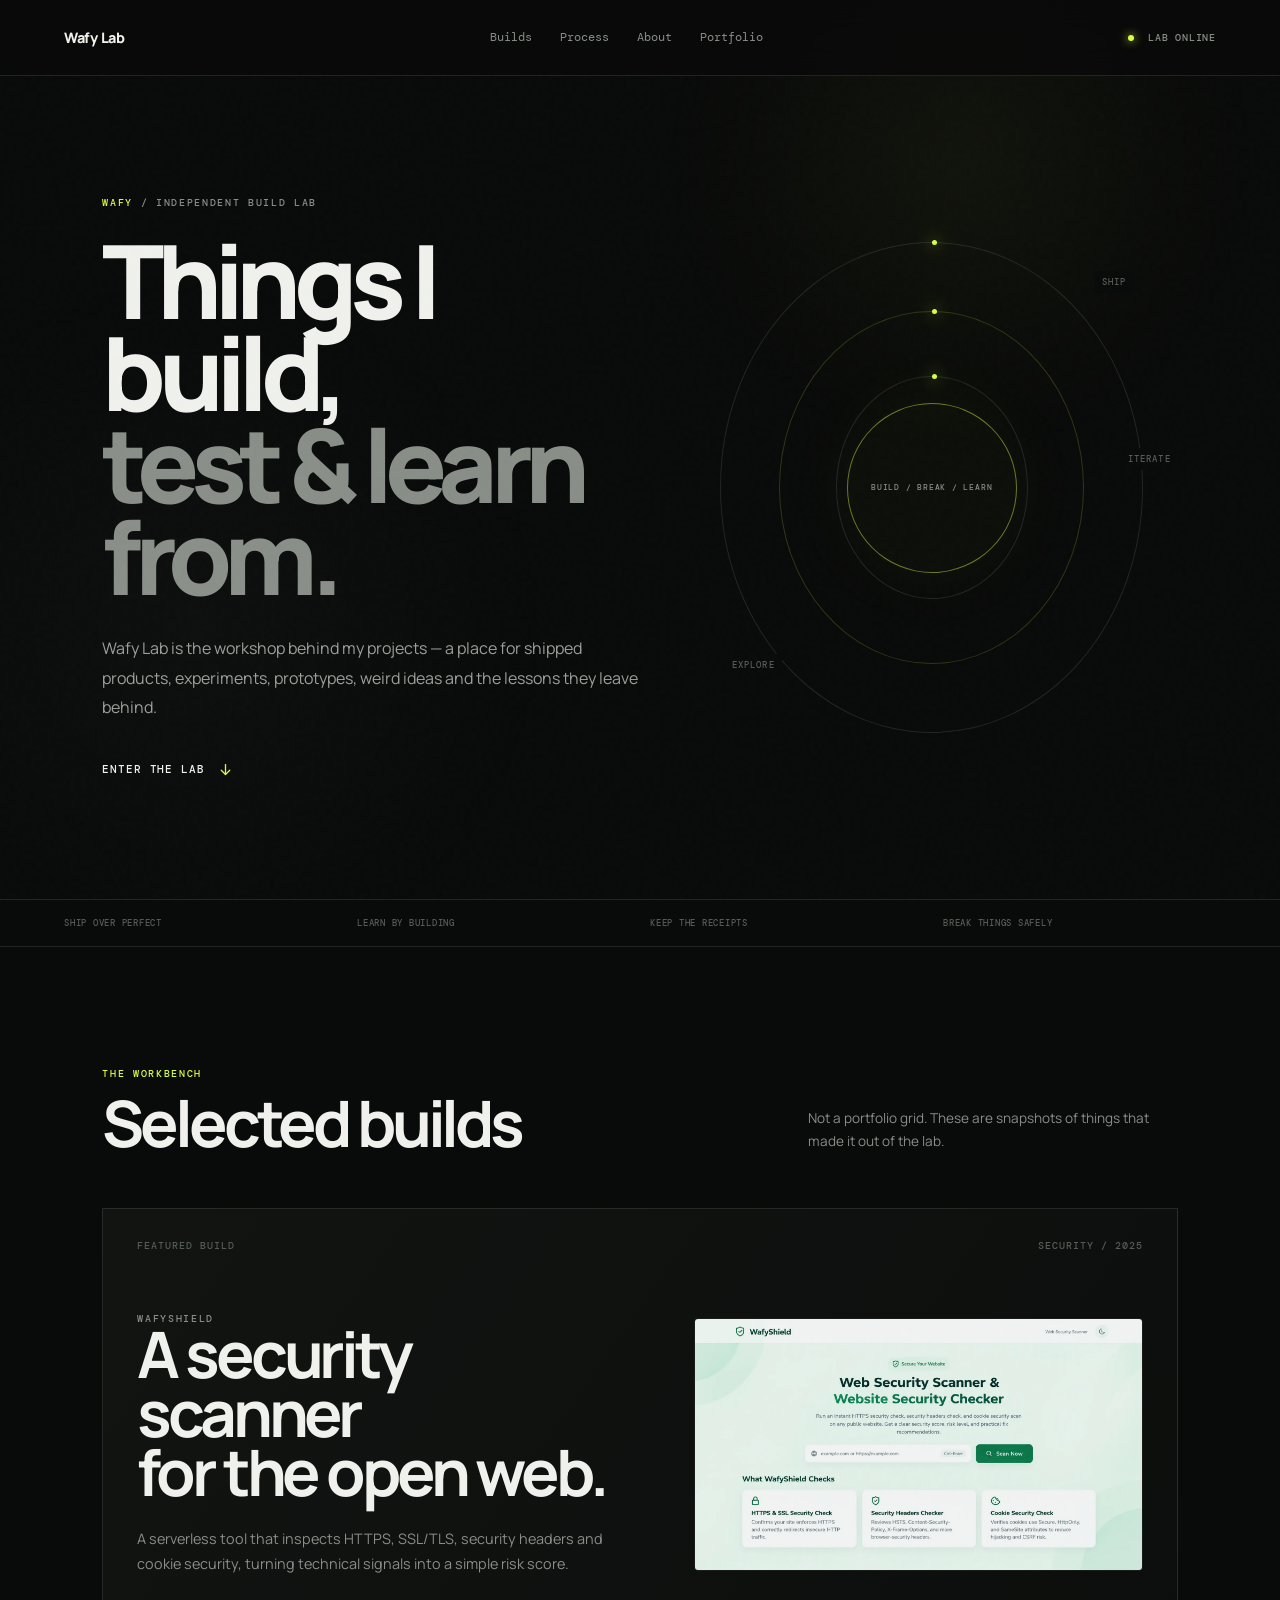
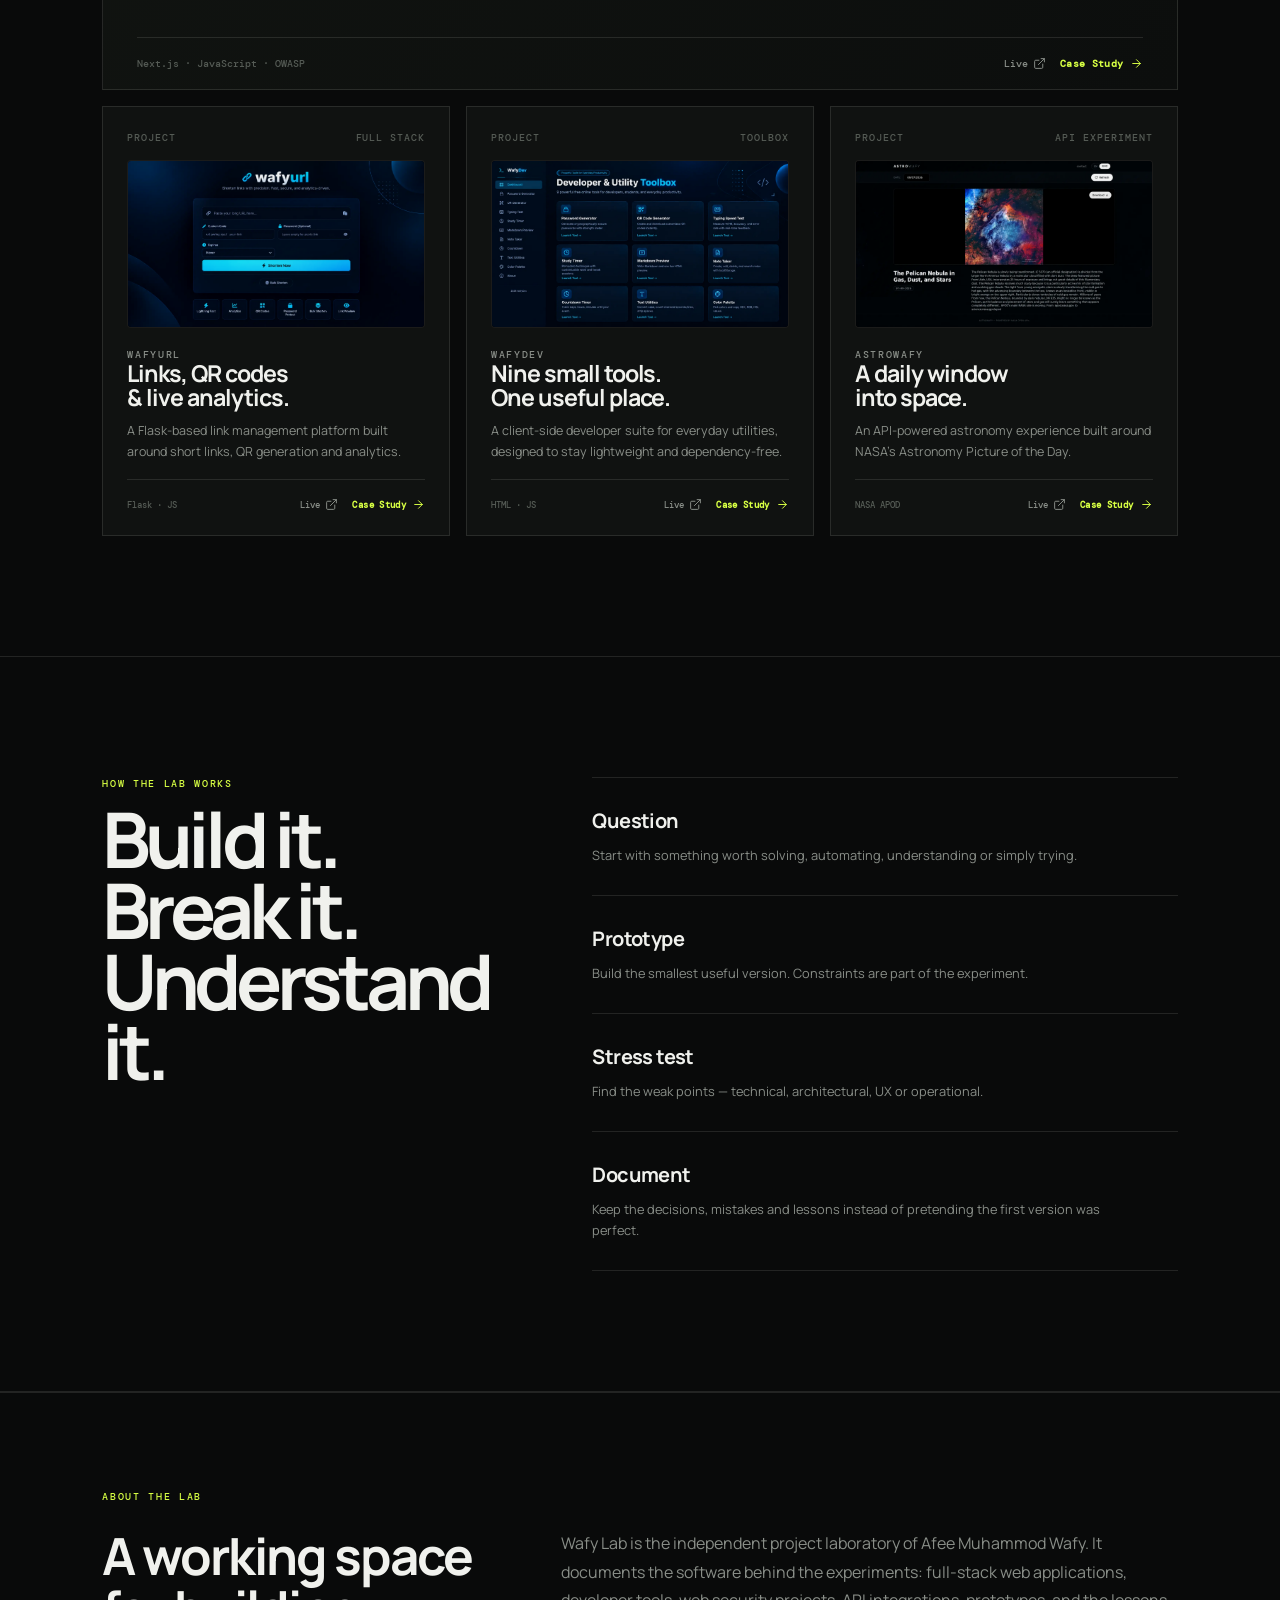
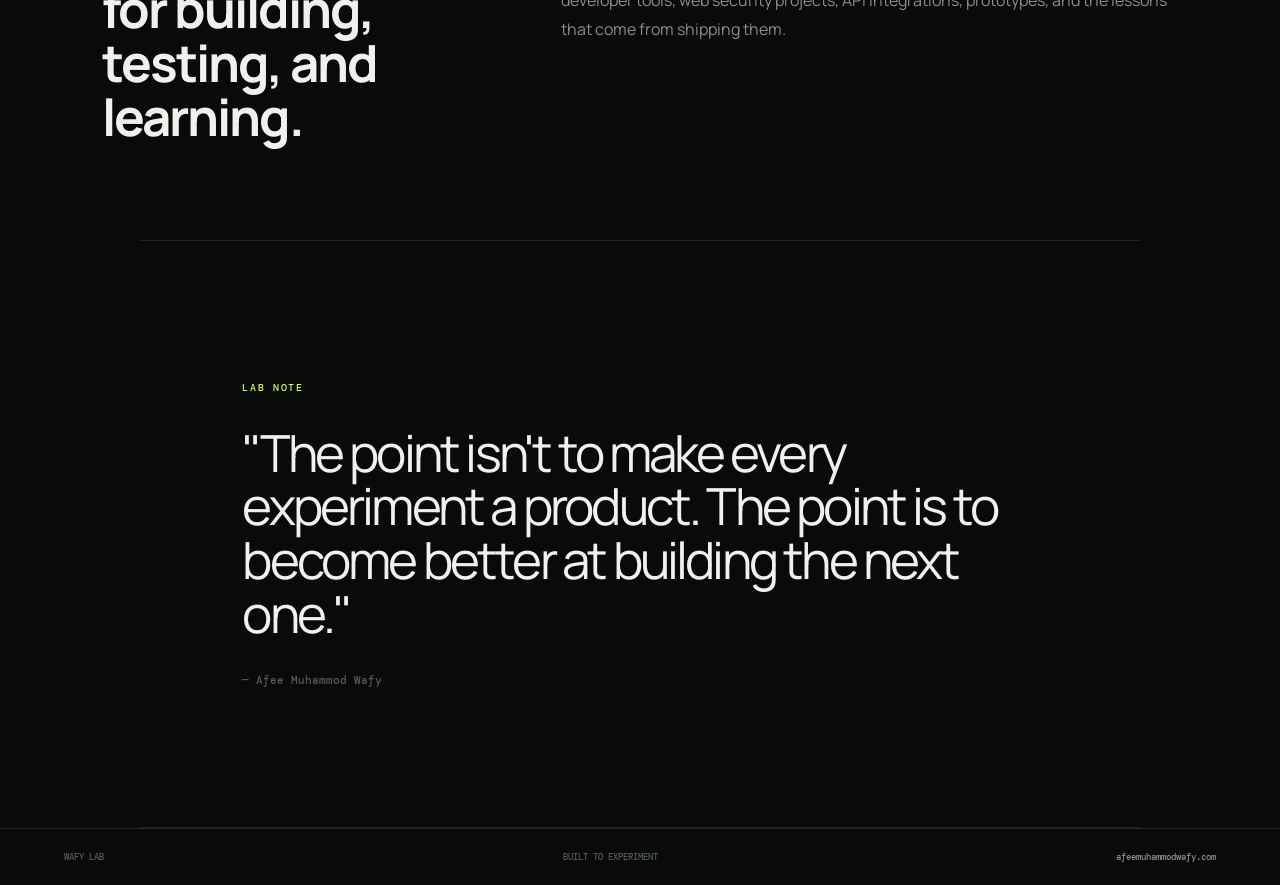
==== commit ce304fd9: "Add files via upload" ====
--- a/index.html
+++ b/index.html
@@ -19,12 +19,13 @@
   <div class="noise" aria-hidden="true"></div>
 
   <header class="topbar">
-    <a class="brand" href="/" aria-label="Wafy Lab home">
+    <a class="brand" href="#" aria-label="Wafy Lab home">
       <span>Wafy Lab</span>
     </a>
     <nav>
       <a href="#builds">Builds</a>
       <a href="#process">Process</a>
+      <a href="#about-lab">About</a>
       <a href="https://afeemuhammodwafy.com/" target="_blank" rel="noopener">Portfolio</a>
     </nav>
     <span class="status"><i></i> LAB ONLINE</span>
@@ -76,7 +77,6 @@
         <p class="section-note">Not a portfolio grid. These are snapshots of things that made it out of the lab.</p>
       </div>
 
-      <!-- FEATURED: WafyShield -->
       <div class="featured-build">
         <div class="build-meta">
           <span>FEATURED BUILD</span>
@@ -105,7 +105,7 @@
               Live
               <svg viewBox="0 0 24 24" fill="none" stroke="currentColor" stroke-width="1.8" stroke-linecap="round" stroke-linejoin="round"><path d="M18 13v6a2 2 0 0 1-2 2H5a2 2 0 0 1-2-2V8a2 2 0 0 1 2-2h6"></path><polyline points="15 3 21 3 21 9"></polyline><line x1="10" y1="14" x2="21" y2="3"></line></svg>
             </a>
-            <a href="wafyshield/index.html" class="btn-case-study">
+            <a href="https://afeemuhammodwafy.com/projects/wafyshield/" class="btn-case-study">
               Case Study
               <svg viewBox="0 0 24 24" fill="none" stroke="currentColor" stroke-width="1.8" stroke-linecap="round" stroke-linejoin="round"><path d="M5 12h14"></path><path d="m12 5 7 7-7 7"></path></svg>
             </a>
@@ -113,9 +113,7 @@
         </div>
       </div>
 
-      <!-- STACK TILES -->
       <div class="build-stack">
-        <!-- TILE 1: WafyURL -->
         <article class="build-tile">
           <div class="tile-head"><span>PROJECT</span><span>FULL STACK</span></div>
           <div class="tile-media">
@@ -131,7 +129,7 @@
                 Live
                 <svg viewBox="0 0 24 24" fill="none" stroke="currentColor" stroke-width="1.8" stroke-linecap="round" stroke-linejoin="round"><path d="M18 13v6a2 2 0 0 1-2 2H5a2 2 0 0 1-2-2V8a2 2 0 0 1 2-2h6"></path><polyline points="15 3 21 3 21 9"></polyline><line x1="10" y1="14" x2="21" y2="3"></line></svg>
               </a>
-              <a href="wafyurl/index.html" class="btn-case-study">
+              <a href="https://afeemuhammodwafy.com/projects/wafyurl/" class="btn-case-study">
                 Case Study
                 <svg viewBox="0 0 24 24" fill="none" stroke="currentColor" stroke-width="1.8" stroke-linecap="round" stroke-linejoin="round"><path d="M5 12h14"></path><path d="m12 5 7 7-7 7"></path></svg>
               </a>
@@ -139,7 +137,6 @@
           </div>
         </article>
 
-        <!-- TILE 2: WafyDev -->
         <article class="build-tile">
           <div class="tile-head"><span>PROJECT</span><span>TOOLBOX</span></div>
           <div class="tile-media">
@@ -155,7 +152,7 @@
                 Live
                 <svg viewBox="0 0 24 24" fill="none" stroke="currentColor" stroke-width="1.8" stroke-linecap="round" stroke-linejoin="round"><path d="M18 13v6a2 2 0 0 1-2 2H5a2 2 0 0 1-2-2V8a2 2 0 0 1 2-2h6"></path><polyline points="15 3 21 3 21 9"></polyline><line x1="10" y1="14" x2="21" y2="3"></line></svg>
               </a>
-              <a href="wafydev/index.html" class="btn-case-study">
+              <a href="https://afeemuhammodwafy.com/projects/wafydev/" class="btn-case-study">
                 Case Study
                 <svg viewBox="0 0 24 24" fill="none" stroke="currentColor" stroke-width="1.8" stroke-linecap="round" stroke-linejoin="round"><path d="M5 12h14"></path><path d="m12 5 7 7-7 7"></path></svg>
               </a>
@@ -163,7 +160,6 @@
           </div>
         </article>
 
-        <!-- TILE 3: AstroWafy -->
         <article class="build-tile">
           <div class="tile-head"><span>PROJECT</span><span>API EXPERIMENT</span></div>
           <div class="tile-media">
@@ -179,7 +175,7 @@
                 Live
                 <svg viewBox="0 0 24 24" fill="none" stroke="currentColor" stroke-width="1.8" stroke-linecap="round" stroke-linejoin="round"><path d="M18 13v6a2 2 0 0 1-2 2H5a2 2 0 0 1-2-2V8a2 2 0 0 1 2-2h6"></path><polyline points="15 3 21 3 21 9"></polyline><line x1="10" y1="14" x2="21" y2="3"></line></svg>
               </a>
-              <a href="astrowafy/index.html" class="btn-case-study">
+              <a href="https://afeemuhammodwafy.com/projects/astrowafy/" class="btn-case-study">
                 Case Study
                 <svg viewBox="0 0 24 24" fill="none" stroke="currentColor" stroke-width="1.8" stroke-linecap="round" stroke-linejoin="round"><path d="M5 12h14"></path><path d="m12 5 7 7-7 7"></path></svg>
               </a>
@@ -237,5 +233,6 @@
     <span>BUILT TO EXPERIMENT</span>
     <a href="https://afeemuhammodwafy.com/" target="_blank" rel="noopener">afeemuhammodwafy.com</a>
   </footer>
+  <script src="script.js"></script>
 </body>
 </html>
